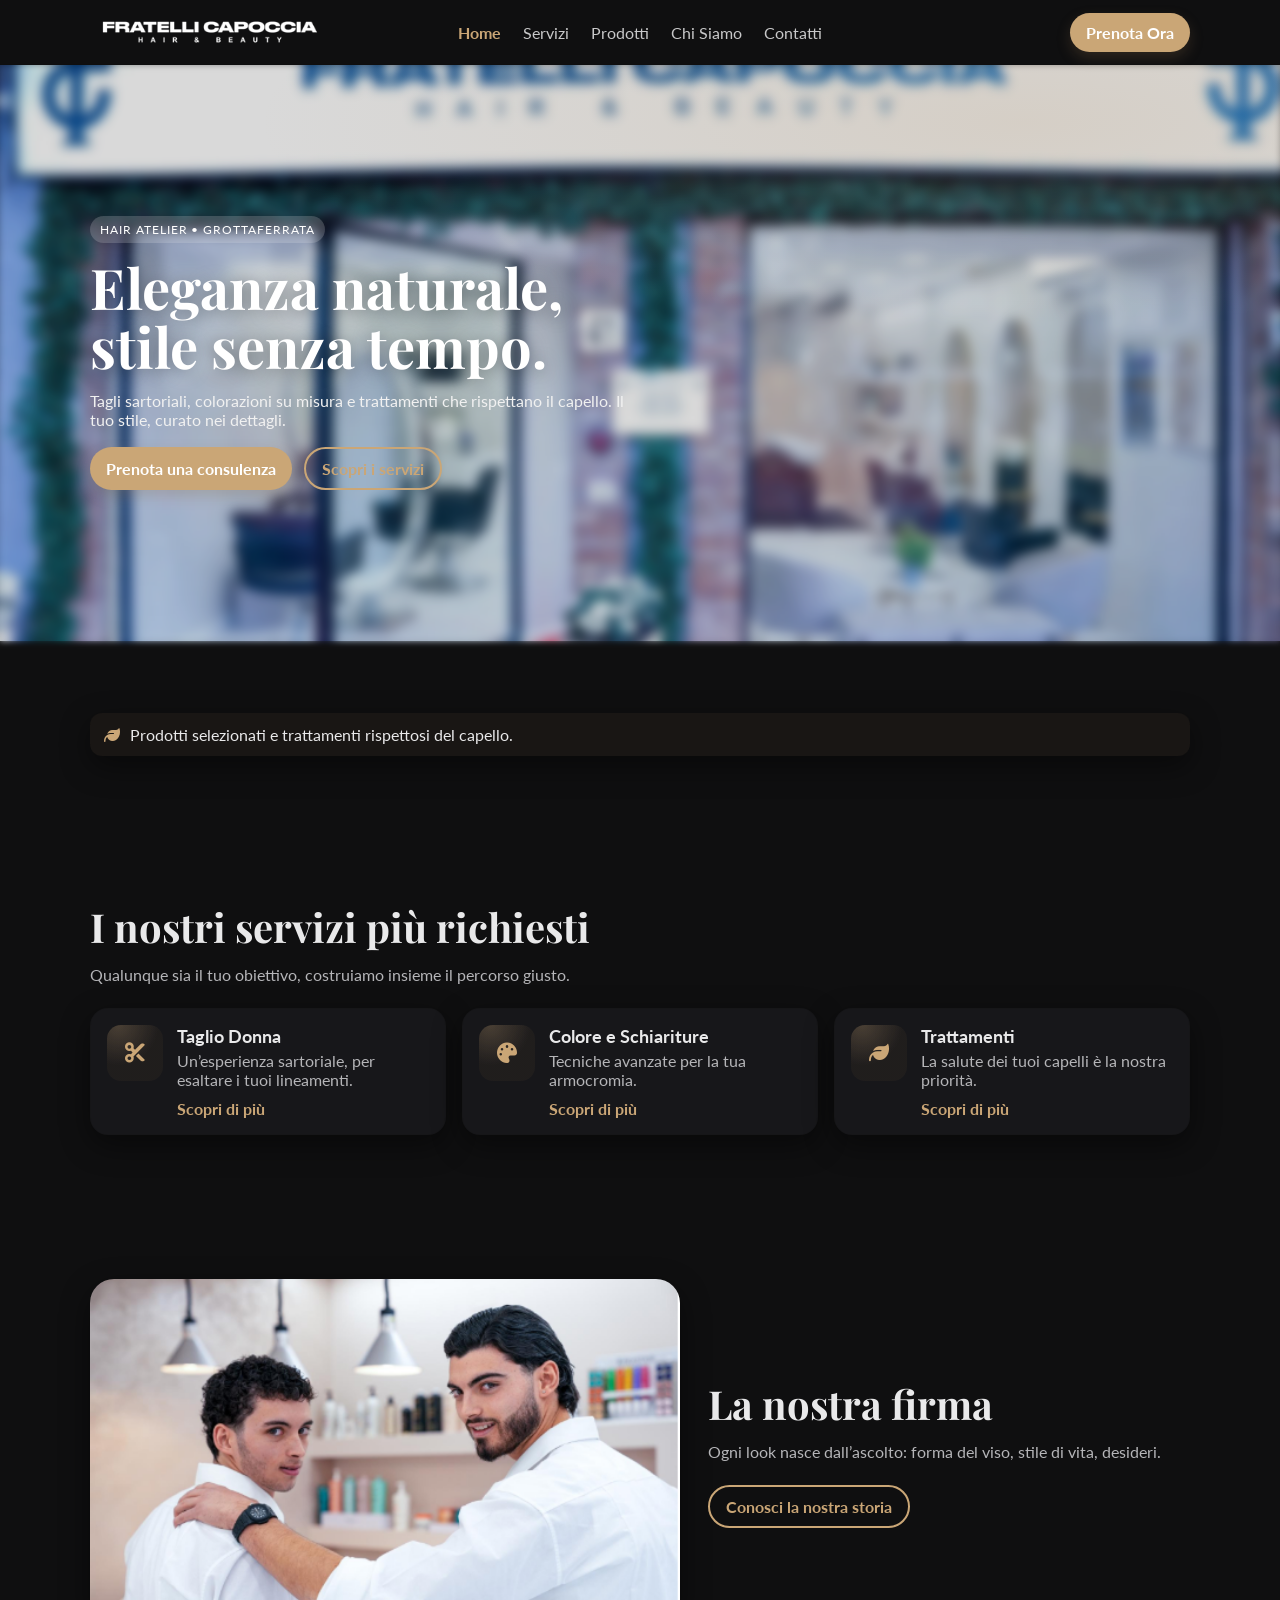
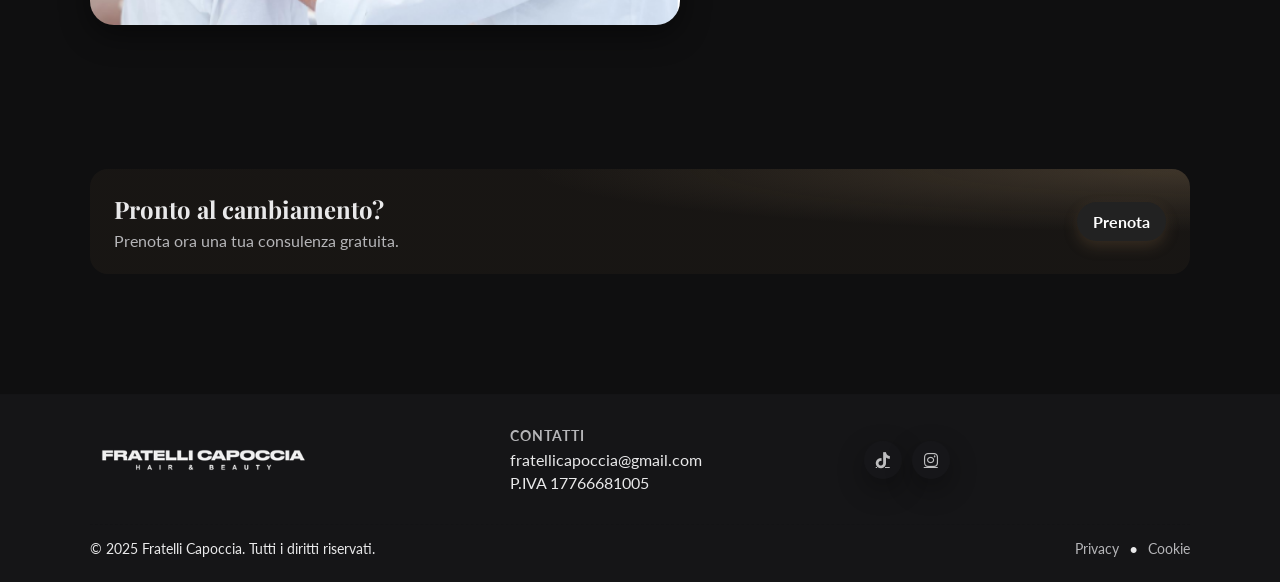
==== index.html @ 87adc42f "primo commit" ====
<!DOCTYPE html>
<html lang="it">
<head>
  <meta charset="UTF-8" />
  <meta name="viewport" content="width=device-width, initial-scale=1" />
  <title>Fratelli Capoccia – Hair Atelier a Roma</title>
  <meta name="description" content="Parrucchieri a Roma: taglio donna/uomo, colore, balayage, trattamenti su misura. Prenota la tua consulenza personalizzata." />
  <meta name="theme-color" content="#8C6D46" />
  <link rel="preconnect" href="https://fonts.googleapis.com" />
  <link rel="preconnect" href="https://fonts.gstatic.com" crossorigin />
  <link href="https://fonts.googleapis.com/css2?family=Lato:wght@400;700&family=Playfair+Display:ital,wght@0,700;1,400&display=swap" rel="stylesheet" />
  <link rel="stylesheet" href="https://cdnjs.cloudflare.com/ajax/libs/font-awesome/6.5.2/css/all.min.css" />
  <link rel="stylesheet" href="style.css" />
</head>
<body data-theme="light">
<div id="preloader">
  <img src="images/logo_fc_wordmark.png" alt="Fratelli Capoccia" class="preloader__logo" />
</div>
  <header class="header" id="header">
    <nav class="nav container" role="navigation" aria-label="Principale">
      <a href="index.html" class="nav__logo" aria-label="Fratelli Capoccia">
  <img
    src="images/logo_fc_wordmark.png"
    srcset="images/logo_fc_wordmark.png 1x, images/logo_fc_wordmark@2x.png 2x"
    alt="Fratelli Capoccia Hair Atelier"
    width="312" height="44"
    decoding="async" fetchpriority="high"
  />
</a>
      <div class="nav__menu" id="nav-menu">
        <ul class="nav__list">
          <li class="nav__item"><a href="index.html" class="nav__link active" aria-current="page">Home</a></li>
          <li class="nav__item"><a href="servizi.html" class="nav__link">Servizi</a></li>
          <li class="nav__item"><a href="prodotti.html" class="nav__link">Prodotti</a></li>
          <li class="nav__item"><a href="chi-siamo.html" class="nav__link">Chi Siamo</a></li>
          <li class="nav__item"><a href="contatti.html" class="nav__link">Contatti</a></li>
        </ul>
      </div>
      <div class="nav__actions">
        <a href="contatti.html" class="button">Prenota Ora</a>
        <button id="theme-toggle" class="nav__icon" aria-label="Attiva tema scuro"><i class="fa-solid fa-moon"></i></button>
        <div class="nav__toggle" id="nav-toggle" aria-label="Apri menu" aria-expanded="false"><i class="fa-solid fa-bars"></i></div>
      </div>
    </nav>
    <div class="nav__overlay" id="nav-overlay" hidden></div>
  </header>

  <main>
    <section class="hero hero--bg" style="--hero-bg: url('images/salone-bg.png')">
      <div class="container hero__inner">
        <div class="hero__content fade-in-element">
          <span class="badge">Hair Atelier • Grottaferrata</span>
          <h1 class="hero__title">Eleganza naturale,<br/>stile senza tempo.</h1>
          <p class="hero__subtitle">Tagli sartoriali, colorazioni su misura e trattamenti che rispettano il capello. Il tuo stile, curato nei dettagli.</p>
          <div class="hero__cta">
            <a href="contatti.html" class="button">Prenota una consulenza</a>
            <a href="servizi.html" class="button button--ghost">Scopri i servizi</a>
          </div>
        </div>
      </div>
    </section>

    <section class="section container">
      <div class="highlight">
        <i class="fa-solid fa-leaf"></i>
        Prodotti selezionati e trattamenti rispettosi del capello.
      </div>
    </section>

    <section class="section container">
      <h2 class="section__title">I nostri servizi più richiesti</h2>
      <p class="section__subtitle">Qualunque sia il tuo obiettivo, costruiamo insieme il percorso giusto.</p>

      
      
      <div class="service__grid">
        <article class="service__card fade-in-element">
          <div class="service__icon"><i class="fa-solid fa-scissors" aria-hidden="true"></i></div>
          <div class="service__content">
            <h3 class="service__title">Taglio Donna</h3>
            <p class="service__text">Un’esperienza sartoriale, per esaltare i tuoi lineamenti.</p>
            <a class="service__link" href="servizi.html#taglio" aria-label="Scopri Taglio Donna">Scopri di più</a>
          </div>
        </article>

        <article class="service__card fade-in-element">
          <div class="service__icon"><i class="fa-solid fa-palette" aria-hidden="true"></i></div>
          <div class="service__content">
            <h3 class="service__title">Colore e Schiariture</h3>
            <p class="service__text">Tecniche avanzate per la tua armocromia.</p>
            <a class="service__link" href="servizi.html#colore" aria-label="Scopri Colore e Schiariture">Scopri di più</a>
          </div>
        </article>

        <article class="service__card fade-in-element">
          <div class="service__icon"><i class="fa-solid fa-leaf" aria-hidden="true"></i></div>
          <div class="service__content">
            <h3 class="service__title">Trattamenti</h3>
            <p class="service__text">La salute dei tuoi capelli è la nostra priorità.</p>
            <a class="service__link" href="servizi.html#trattamenti" aria-label="Scopri Trattamenti">Scopri di più</a>
          </div>
        </article>
      </div>

    </section>

    <section class="section container">
      <div class="duo">
        <div class="duo__image image-frame fade-in-element">
          <img src="images/proprietari-home.png" alt="I fondatori del salone Fratelli Capoccia" loading="lazy"/>
        </div>
        <div class="duo__content fade-in-element">
          <h2 class="section__title">La nostra firma</h2>
          <p class="section__subtitle">Ogni look nasce dall’ascolto: forma del viso, stile di vita, desideri.</p>
          <a href="chi-siamo.html" class="button button--ghost">Conosci la nostra storia</a>
        </div>
      </div>
    </section>

    <section class="section">
      <div class="cta container soft-gradient fade-in-element">
        <div class="cta__text">
          <h2 class="cta__title">Pronto al cambiamento?</h2>
          <p class="cta__subtitle">Prenota ora una tua consulenza gratuita.</p>
        </div>
        <a href="contatti.html" class="button button--dark">Prenota</a>
      </div>
    </section>
  </main>

  <footer class="footer">
  <div class="container footer__top">
    <a href="index.html" class="footer__brand" aria-label="Fratelli Capoccia Home">
      </span>
      <img
        class="footer__wordmark"
        src="images/logo_fc_wordmark.png"
        alt="Fratelli Capoccia • Hair & Beauty"
        width="220" height="32" loading="lazy" decoding="async"
      />
    </a>

    <div class="footer__contacts" aria-labelledby="footer-contatti">
      <h3 id="footer-contatti" class="footer__title">Contatti</h3>
      <ul class="footer__list">
        <li><a href="mailto:fratellicapoccia@gmail.com">fratellicapoccia@gmail.com</a></li>
        <li>P.IVA 17766681005</li>
      </ul>
    </div>

    <div class="footer__social">
  <a href="https://www.tiktok.com/@fratellicapoccia" class="footer__social-link" aria-label="TikTok">
    <i class="fa-brands fa-tiktok"></i>
  </a>
  <a href="https://www.instagram.com/fratellicapocciaparrucchieri/" class="footer__social-link" aria-label="Instagram">
    <i class="fa-brands fa-instagram"></i>
  </a>
</div>
    </div>
  </div>

  <div class="container footer__bottom">
    <p>© 2025 Fratelli Capoccia. Tutti i diritti riservati.</p>
    <nav class="footer__legal" aria-label="Note legali">
      <a href="contatti.html#privacy">Privacy</a>
      <span aria-hidden="true">•</span>
      <a href="contatti.html#cookie">Cookie</a>
    </nav>
  </div>
</footer>

  <button id="scroll-up" class="scrollup" aria-label="Torna su"><i class="fa-solid fa-arrow-up"></i></button>
  <script src="script.js" defer></script>
</body>
</html>
---- style.css ----
/* ========= Reset & Variabili ========= */
:root{
  --bg:#0f0f10;
  --text:#e9e9ea;
  --muted:#b5b5b8;
  --brand:#caa676;
  --brand-2:#9a7c54;
  --surface:#151517;
  --card:#17171a;
  --shadow:0 10px 30px rgba(0,0,0,.45);
  --radius:.75rem;
  --radius-lg:1rem;
  --transition:.25s ease;
}

*{box-sizing:border-box}
html,body{height:100%;scroll-behavior:smooth}
body{
  margin:0;
  font-family:"Lato",system-ui,-apple-system,Segoe UI,Roboto,Arial,sans-serif;
  background:var(--bg); color:var(--text);
}

/* ========= Layout ========= */
.container{width:min(1100px,92%);margin-inline:auto}
.section{padding:72px 0}
.section__title{
  font-family:"Playfair Display",serif;
  font-size:clamp(28px,4vw,40px);
  margin:0 0 12px
}
.section__subtitle{color:var(--muted);margin:0 0 24px}
.section__head{display:grid;gap:6px;margin-bottom:8px}

/* ========= Header & Nav ========= */
.header{
  position:sticky;top:0;z-index:1000;background:var(--bg);
  border-bottom:1px solid rgba(0,0,0,.05);
  box-shadow:0 0 0 rgba(0,0,0,0);
  transition:box-shadow var(--transition),background var(--transition),border-color var(--transition)
}
.header.scrolled{box-shadow:var(--shadow);border-color:transparent}
.nav{display:flex;align-items:center;justify-content:space-between;height:64px}
.nav__logo{font-weight:700;color:var(--text);text-decoration:none}
.nav__menu{
  position:fixed;inset:0 0 auto auto;top:64px;right:-100%;
  width:75%;height:calc(100vh - 64px);background:var(--bg);padding:24px;
  transition:right var(--transition)
}
.nav__menu.show{right:0}
.nav__list{list-style:none;padding:0;margin:0;display:grid;gap:12px}
.nav__link{text-decoration:none;color:var(--text);opacity:.85;transition:opacity var(--transition)}
.nav__link:hover{opacity:1}
.nav__link.active{color:var(--brand);font-weight:700;opacity:1}
.nav__actions{display:flex;align-items:center;gap:12px}
.nav__toggle,.nav__icon{background:transparent;border:0;font-size:20px;cursor:pointer;color:var(--text)}
@media (min-width:900px){
  .nav__menu{position:static;width:auto;height:auto;padding:0;right:0;top:auto;background:transparent}
  .nav__list{display:flex;gap:20px;align-items:center}
  .nav__toggle{display:none}
}

/* ========= Buttons ========= */
.button{
  display:inline-flex;align-items:center;justify-content:center;
  padding:10px 16px;border-radius:999px;background:var(--brand);color:#fff;
  text-decoration:none;font-weight:700;
  transition:transform var(--transition),box-shadow var(--transition),background var(--transition);
  box-shadow:0 6px 14px rgba(140,109,70,.25)
}
.button:hover{transform:translateY(-1px);box-shadow:0 10px 22px rgba(140,109,70,.35)}
.button--ghost{background:transparent;color:var(--brand);border:2px solid var(--brand);box-shadow:none}
.button--dark{background:#222}

/* ========= HERO con background ========= */
.hero.hero--bg{
  position:relative;min-height:clamp(56vh,64vh,68vh);
  display:grid;align-items:center;color:#fff;
  background:linear-gradient(180deg,rgba(0,0,0,.45),rgba(0,0,0,.25)),
             var(--hero-bg, url('images/salone-bg.png')) center/cover no-repeat;
}
.hero--small{min-height:clamp(40vh,46vh,52vh)}
.hero.hero--bg::after{
  content:"";position:absolute;inset:0;
  background:radial-gradient(120% 70% at 80% 10%, rgba(198,165,122,.20), transparent 50%);
  pointer-events:none
}
.hero__inner{position:relative;z-index:1}
.badge{
  display:inline-flex;align-items:center;gap:8px;font-size:12px;letter-spacing:.08em;text-transform:uppercase;
  color:#fff;background:rgba(255,255,255,.18);padding:6px 10px;border-radius:999px;backdrop-filter:blur(2px)
}
.hero__title{
  font-family:"Playfair Display",serif;
  font-size:clamp(30px,5vw,56px);
  line-height:1.06;margin:14px 0 8px;text-shadow:0 2px 18px rgba(0,0,0,.4)
}
.hero__subtitle{color:#f1f1f1;max-width:60ch;margin-bottom:18px}
.hero__cta{display:flex;gap:12px;flex-wrap:wrap;margin-top:8px}
.kpi{display:flex;gap:20px;padding:0;margin:18px 0 0;list-style:none;color:#eaeaea;flex-wrap:wrap}
.kpi strong{color:#fff}

/* ========= Highlight ========= */
.highlight{
  display:grid;grid-auto-flow:column;align-items:center;justify-content:start;gap:10px;
  padding:12px 14px;border-radius:12px;background:rgba(140,109,70,.08);color:var(--text);box-shadow:var(--shadow)
}
.highlight i{color:var(--brand)}

/* ========= SERVIZI – sezione nella home ========= */
.service__grid{display:grid;gap:16px;grid-template-columns:repeat(auto-fit,minmax(260px,1fr))}
.service__card{
  display:grid;grid-template-columns:56px 1fr;gap:14px;background:var(--card);border-radius:18px;padding:16px;
  box-shadow:var(--shadow);border:1px solid rgba(0,0,0,.06);
  transition:transform var(--transition),box-shadow var(--transition),background var(--transition)
}
[data-theme="dark"] .service__card{border-color:rgba(255,255,255,.06)}
.service__card:hover{transform:translateY(-4px);box-shadow:0 16px 28px rgba(0,0,0,.12)}
.service__icon{
  width:56px;height:56px;border-radius:14px;display:grid;place-items:center;
  background:radial-gradient(120% 120% at 20% 0%, rgba(198,165,122,.25), transparent 60%),
             linear-gradient(0deg, rgba(140,109,70,.08), rgba(140,109,70,.08));
  color:var(--brand);font-size:20px
}
.service__title{margin:0 0 4px;font-size:18px}
.service__text{margin:0 0 10px;color:var(--muted)}
.service__link,.service__link:visited{color:var(--brand);text-decoration:none;font-weight:700}
.service__link:hover{text-decoration:underline}

/* ========= Sezioni immagine+testo (duo) ========= */
.duo{display:grid;gap:28px;align-items:center}
@media (min-width:900px){.duo{grid-template-columns:1.1fr .9fr}}
.image-frame{border-radius:24px;overflow:hidden;box-shadow:var(--shadow);background:var(--surface)}
.image-frame img{width:100%;height:auto;display:block}

/* ========= Contact ========= */
.contact-page__container{display:grid;gap:28px;align-items:start}
@media (min-width:900px){.contact-page__container{grid-template-columns:1fr 1fr}}
.map-container{margin-top:28px}
.review__card{background:var(--card);border-radius:var(--radius);padding:18px;box-shadow:var(--shadow)}
.review__stars{color:#e0b100;margin-bottom:8px}
.review__author{color:var(--muted)}

/* ========= CTA ========= */
.soft-gradient{
  background:radial-gradient(120% 120% at 100% 0%, rgba(198,165,122,.22), transparent 50%),
             linear-gradient(0deg, rgba(140,109,70,.08), rgba(140,109,70,.08));
  border-radius:18px;padding:24px
}
.cta{display:flex;align-items:center;justify-content:space-between;gap:16px}
.cta__title{font-family:"Playfair Display",serif;margin:0 0 6px}
.cta__subtitle{margin:0;color:var(--muted)}
@media (max-width:680px){.cta{flex-direction:column;align-items:start}}

/* ========= PAGINA SERVIZI (servizi.html) ========= */
.svc__filters{display:flex;gap:10px;overflow-x:auto;padding-bottom:6px;margin:0 0 16px}
.svc__filters .chip{white-space:nowrap}
.chip{
  border:1px solid currentColor;color:var(--text);
  padding:8px 14px;border-radius:999px;background:transparent;cursor:pointer;
  transition:background var(--transition),color var(--transition),border-color var(--transition)
}
.chip:hover{background:var(--surface)}
.chip.is-active{background:var(--brand);color:#fff;border-color:var(--brand)}
.svc__list{
  display:grid;grid-auto-flow:column;grid-auto-columns:86%;
  gap:14px;overflow-x:auto;scroll-snap-type:x mandatory;
  padding:4px 2px 8px;-webkit-overflow-scrolling:touch
}
.svc__list::-webkit-scrollbar{height:8px}
.svc__list::-webkit-scrollbar-thumb{background:rgba(0,0,0,.12);border-radius:8px}
@media (min-width:860px){
  .svc__list{overflow:visible;grid-auto-flow:initial;grid-auto-columns:initial;grid-template-columns:repeat(3,minmax(0,1fr));gap:18px}
}
.svc-card{
  scroll-snap-align:start;background:var(--card);border-radius:18px;padding:16px;box-shadow:var(--shadow);
  display:grid;grid-template-columns:56px 1fr;gap:14px;border:1px solid rgba(0,0,0,.06);
  transition:transform var(--transition), box-shadow var(--transition), background var(--transition)
}
[data-theme="dark"] .svc-card{border-color:rgba(255,255,255,.06)}
.svc-card:hover{transform:translateY(-3px);box-shadow:0 14px 30px rgba(0,0,0,.12)}
.svc-card__icon{
  width:56px;height:56px;border-radius:14px;display:grid;place-items:center;
  background:radial-gradient(120% 120% at 20% 0%, rgba(198,165,122,.25), transparent 60%),linear-gradient(0deg, rgba(140,109,70,.08), rgba(140,109,70,.08));
  color:var(--brand);font-size:20px
}
.svc-card__title{margin:0 0 4px;font-size:18px}
.svc-card__text{margin:0 0 12px;color:var(--muted)}
.svc-acc{
  display:flex;
  align-items:center;
  gap:8px;
  width:100%;
  padding:10px 14px;
  border-radius:12px;
  font:inherit;
  font-weight:700;
  letter-spacing:.02em;
  color:var(--text);
  background: rgba(198,165,122,.05);
  border:1px solid rgba(198,165,122,.18);
  cursor:pointer;
  transition:
    background var(--transition),
    border-color var(--transition),
    transform var(--transition),
    box-shadow var(--transition);
  margin-top:4px;
}
[data-theme="dark"] .svc-acc{
  background: rgba(198,165,122,.06);
  border-color: rgba(198,165,122,.22);
}
.svc-acc:hover{
  background: rgba(198,165,122,.10);
  border-color: rgba(198,165,122,.26);
  transform: translateY(-1px);
  box-shadow: 0 2px 6px rgba(0,0,0,.10);
}
.svc-acc::after{
  content:"\f078";
  font-family:"Font Awesome 6 Free";
  font-weight:900;
  line-height:1;
  transition: transform .25s ease;
}
.svc-acc[aria-expanded="true"]::after{
  transform: rotate(180deg);
}
.svc-acc__content{
  max-height:0;
  overflow:hidden;
  opacity:0;
  padding:0;
  margin-top:0;
  border-top:1px dashed rgba(198,165,122,.18);
  transition:
    max-height .35s ease,
    opacity .25s ease,
    padding .25s ease,
    margin .25s ease,
    border-color .25s ease;
}
.svc-acc__content.open{
  max-height:260px;
  opacity:1;
  padding-top:10px;
  margin-top:6px;
  border-color: rgba(198,165,122,.26);
}
.svc-acc__content p{
  margin:0 0 6px;
  line-height:1.55;
}
@media (max-width: 680px){
  .svc-acc{
    padding:10px 14px;
    border-radius:12px;
  }
  .svc-acc__content.open{
    padding-top:8px;
    margin-top:4px;
  }
}
.svc-acc__content ul{margin:0 0 8px;padding-left:18px;color:var(--muted);line-height:1.5}
.svc-link,.svc-link:visited{color:var(--brand);font-weight:700;text-decoration:none}
.svc-link:hover{text-decoration:underline}

/* ========= PAGINA LISTINO PREZZI ========= */
.price__filters{display:flex;flex-wrap:wrap;gap:10px;margin:8px 0 20px}
.price__grid{display:grid;gap:18px;grid-template-columns:repeat(auto-fill,minmax(280px,1fr))}
.price__card{
  background:var(--card);border-radius:18px;box-shadow:var(--shadow);padding:16px;display:grid;gap:12px;
  border:1px solid rgba(0,0,0,.06);transition:transform var(--transition), box-shadow var(--transition), background var(--transition)
}
[data-theme="dark"] .price__card{border-color:rgba(255,255,255,.06)}
.price__card:hover{transform:translateY(-3px);box-shadow:0 14px 30px rgba(0,0,0,.12)}
.price__header{display:flex;align-items:center;justify-content:space-between;gap:12px}
.price__title{margin:0;display:flex;align-items:center;gap:8px;font-size:18px}
.price__value{
  background:linear-gradient(135deg,var(--brand),var(--brand-2));color:#fff;padding:6px 10px;border-radius:8px;
  font-weight:700;font-size:14px;white-space:nowrap
}
.price__accordion{
  width:100%;text-align:left;background:var(--surface);border:1px solid rgba(0,0,0,.08);border-radius:10px;
  padding:10px 12px;cursor:pointer;font-weight:700;color:var(--text);
  transition:background var(--transition), border-color var(--transition)
}
.price__accordion:hover{background:rgba(0,0,0,.05)}
[data-theme="dark"] .price__accordion{border-color:rgba(255,255,255,.1)}
[data-theme="dark"] .price__accordion:hover{background:rgba(255,255,255,.06)}
.price__content{max-height:0;overflow:hidden;transition:max-height .35s ease,padding .25s ease}
.price__content.open{max-height:400px;padding-top:6px}
.price__list{margin:6px 0 0 0;padding-left:18px;color:var(--muted);line-height:1.55}
.price__note{
  margin-top:18px;padding:14px 16px;border-radius:18px;
  background:linear-gradient(0deg,rgba(140,109,70,.08),rgba(140,109,70,.08));
  color:var(--text);display:flex;align-items:center;gap:12px;flex-wrap:wrap
}

/* ========= Footer ========= */
.footer{background:var(--surface);margin-top:40px}
.footer__copy{display:flex;align-items:center;justify-content:space-between;gap:16px;padding:20px 0}
.footer__social{display:flex;gap:12px}
.footer__social-link{color:var(--text);opacity:.8}
.footer__social-link:hover{opacity:1}

/* ========= Utilities ========= */
.fade-in-element{opacity:0;transform:translateY(12px)}
.fade-in-element.is-visible{opacity:1;transform:translateY(0);transition:opacity .6s ease, transform .6s ease}
.scrollup{
  position:fixed;right:16px;bottom:16px;width:42px;height:42px;border-radius:999px;
  background:var(--brand);color:#fff;border:0;box-shadow:0 10px 20px rgba(140,109,70,.35);
  display:grid;place-items:center;cursor:pointer;opacity:0;visibility:hidden;transform:translateY(20px);
  transition:opacity var(--transition), transform var(--transition), visibility var(--transition), background var(--transition)
}
.scrollup.show{opacity:1;visibility:visible;transform:translateY(0)}

/* Mobile menu overlay & body lock */
.nav__overlay{
  position: fixed;
  inset: 64px 0 0 0;
  background: rgba(0,0,0,.35);
  opacity: 0;
  visibility: hidden;
  transition: opacity var(--transition), visibility var(--transition);
  z-index: 900;
}
.nav__overlay.show{ opacity:1; visibility: visible; }
body.menu-open{ overflow: hidden; }

/* Anchor offset for sticky header */
html{ scroll-padding-top: 80px; }

/* Reduced motion support */
@media (prefers-reduced-motion: reduce){
  *{ animation-duration: 0.001ms !important; animation-iteration-count: 1 !important; transition-duration: 0.001ms !important; scroll-behavior: auto !important; }
  .fade-in-element, .fade-in-element.is-visible{ opacity: 1 !important; transform: none !important; }
}

/* Logo header – versione compatta */
.header .nav__logo {
  display: inline-flex;
  align-items: center;
  line-height: 1;
  padding: 0;
}
.header .nav__logo img {
  display: block;
  height: 36px;
  width: auto;
  object-fit: contain;
  image-rendering: crisp-edges;
  -webkit-user-drag: none;
  filter: brightness(1.03) contrast(1.08);
  transition: filter 0.3s ease;
}
.header .nav__logo img:hover { filter: brightness(1.1) contrast(1.12); }
@media (min-width: 900px) { .header .nav__logo img { height: 40px; } }
[data-theme="dark"] .header .nav__logo img { filter: brightness(1.06) contrast(1.12); }

/* Centratura del menu desktop */
@media (min-width: 900px){
  .nav{ position: relative; }
  .nav__menu{
    position: absolute;
    left: 50%;
    top: 50%;
    transform: translate(-50%,-50%);
    margin: 0;
    padding: 0;
    width: max-content;
    pointer-events: auto;
  }
  .nav__logo{ position: relative; z-index: 2; }
  .nav__actions{ position: relative; z-index: 2; }
  .nav__list{ display: flex; align-items: center; gap: 22px; }
}
@media (max-width: 899.98px){
  .nav__menu{ position: static; transform: none; width: 100%; }
}

/* Header responsive fix */
@media (min-width: 1200px){
  .nav{ position: relative; }
  .nav__menu{
    position: absolute;
    left: 50%;
    top: 50%;
    transform: translate(-50%,-50%);
    width: max-content;
    margin: 0;
    padding: 0;
  }
  .nav__logo,
  .nav__actions{ position: relative; z-index: 2; }
  .nav__list{ display:flex; align-items:center; gap: 22px; }
}
@media (max-width: 1199.98px){
  .nav__menu{
    position: static;
    transform: none;
    width: 100%;
  }
  .header{ padding: 0.6rem 4%; }
  .nav__logo img{
    height: clamp(26px, 4.2vw, 36px);
  }
  .nav__list{
    display: flex;
    align-items: center;
    justify-content: center;
    gap: clamp(10px, 1.6vw, 16px);
    font-size: 0.95rem;
  }
  .nav__actions .button{
    padding: .55rem .9rem;
    font-size: .9rem;
  }
}
@media (max-width: 899.98px){
  .nav__menu{ position: static; transform: none; width: 100%; }
  .nav__logo img{ height: 30px; }
}

/* full-bleed hero */
.hero.hero--bg { position: relative; isolation: isolate; }
.hero.hero--bg::before{
  content:"";
  position:absolute;
  inset:0;
  left:50%;
  width:100vw;
  transform:translateX(-50%);
  background: var(--hero-bg) center / cover no-repeat;
  filter: blur(3px) saturate(0.95) brightness(0.85);
  z-index:-1;
}

@media (min-width: 1200px){
  .nav{ position:relative; }
  .nav__menu{
    position:absolute; left:50%; top:50%;
    transform:translate(-50%,-50%);
    width:max-content; margin:0; padding:0;
  }
  .nav__logo, .nav__actions{ position:relative; z-index:2; }
  .nav__list{ display:flex; gap:22px; align-items:center; }
}
@media (max-width:1199.98px){
  .nav__menu{ position:static; transform:none; width:100%; }
  .header{ padding: 10px 4%; }
  .nav__logo img{ height: clamp(26px, 4.2vw, 36px); }
  .nav__list{ gap: clamp(10px, 1.6vw, 16px); font-size: .95rem; }
  .nav__actions .button{ padding:.55rem .9rem; font-size:.9rem; }
}
@media (max-width:899.98px){
  .nav__menu{ position:static; transform:none; width:100%; }
  .nav__logo img{ height: 30px; }
}
@media (max-width:767.98px){
  .hero{ min-height: 68vh; padding: 84px 0 28px; }
  .hero__title{ font-size: clamp(28px, 7vw, 40px); line-height: 1.12; }
  .hero__subtitle{ font-size: clamp(14px, 3.8vw, 16px); }
  .hero__cta{ display:flex; flex-wrap:wrap; gap:12px; }
}

/* Desktop largo */
@media (min-width: 1200px){
  .nav{ position:relative; }
  .nav__menu{
    position:absolute; left:50%; top:50%;
    transform:translate(-50%,-50%);
    width:max-content; margin:0; padding:0;
  }
  .nav__logo, .nav__actions{ position:relative; z-index:2; }
  .nav__list{ display:flex; gap:22px; align-items:center; }
}

/* Tablet & Mobile */
@media (max-width: 1199.98px){
  #nav-menu{
    position: static;
    transform: none;
    width: 100%;
    background: transparent !important;
    box-shadow: none !important;
  }
  #nav-overlay,
  .nav__overlay{
    display: none !important;
    opacity: 0 !important;
    pointer-events: none !important;
  }
  .header{ padding: 10px 4%; }
  .nav__logo img{ height: clamp(26px, 4.2vw, 32px); }
  .nav__list{
    display: flex;
    align-items: center;
    justify-content: center;
    gap: clamp(10px, 1.6vw, 16px);
    font-size: .95rem;
  }
  .nav__actions .button{ padding:.55rem .9rem; font-size:.9rem; }
}

/* Mobile stretto */
@media (max-width: 899.98px){
  .nav__logo img{ height: 28px; }
}

/* Logo responsive */
.nav__logo img {
  height: auto;
  max-height: 48px;
  width: auto;
  max-width: 240px;
  object-fit: contain;
}
@media (max-width: 1199.98px) {
  .nav__logo img {
    max-height: clamp(38px, 5vw, 44px);
    max-width: clamp(180px, 26vw, 220px);
  }
}
@media (max-width: 991.98px) {
  .nav__logo img {
    max-height: clamp(34px, 6vw, 42px);
    max-width: clamp(160px, 40vw, 200px);
  }
}
@media (max-width: 599.98px) {
  .nav__logo img {
    max-height: clamp(36px, 8vw, 44px);
    max-width: clamp(160px, 55vw, 210px);
  }
}
.nav__logo img { min-width: 150px; }

/* Mobile menu (<900px) */
@media (max-width: 899.98px){
  .nav__menu{
    position: fixed !important;
    top: 64px !important;
    right: -100% !important;
    left: auto !important;
    width: 75% !important;
    height: calc(100vh - 64px) !important;
    padding: 24px !important;
    background: var(--bg) !important;
    box-shadow: var(--shadow) !important;
    transition: right var(--transition) !important;
    z-index: 1000 !important;
  }
  .nav__menu.show{ right: 0 !important; }
  .nav__overlay{
    display:block !important;
    opacity:0;
    visibility:hidden;
    transition: opacity var(--transition), visibility var(--transition);
  }
  .nav__overlay.show{
    opacity:1 !important;
    visibility:visible !important;
  }
  body.menu-open{ overflow: hidden !important; }
}

/* Mobile menu – leggibile e tappabile */
@media (max-width: 899.98px){
  .nav__menu{
    padding: 20px 16px !important;
    box-shadow: var(--shadow) !important;
    background: var(--bg) !important;
  }
  .nav__menu .nav__list{
    display: flex !important;
    flex-direction: column !important;
    align-items: stretch !important;
    gap: 8px !important;
    padding: 4px !important;
    margin: 0 !important;
    list-style: none;
  }
  .nav__menu .nav__link{
    display: block;
    padding: 14px 14px;
    min-height: 44px;
    line-height: 1.2;
    font-size: 18px;
    font-weight: 800;
    letter-spacing: .2px;
    color: var(--text);
    opacity: 1 !important;
    text-decoration: none;
    border-radius: 12px;
    background: transparent;
    transition: background var(--transition), color var(--transition), transform var(--transition);
  }
  .nav__menu .nav__link.active{
    color: var(--brand);
    background: rgba(198,165,122,.18);
  }
  [data-theme="dark"] .nav__menu .nav__link.active{
    background: rgba(198,165,122,.22);
  }
  .nav__menu .nav__link:hover{
    background: var(--surface);
    transform: translateX(2px);
  }
  .nav__menu .nav__link:focus-visible{
    outline: 2px solid var(--brand);
    outline-offset: 2px;
    background: var(--surface);
  }
  .nav__menu .nav__list li + li .nav__link{
    box-shadow: 0 -1px 0 0 rgba(0,0,0,.06) inset;
  }
  [data-theme="dark"] .nav__menu .nav__list li + li .nav__link{
    box-shadow: 0 -1px 0 0 rgba(255,255,255,.06) inset;
  }
}

/* Fix menu mobile (<900px) */
@media (max-width: 899.98px){
  #nav-menu{
    position: fixed !important;
    top: 64px !important;
    right: -100% !important;
    left: auto !important;
    width: 85% !important;
    height: calc(100vh - 64px) !important;
    padding: 20px 16px !important;
    background: var(--bg) !important;
    box-shadow: var(--shadow) !important;
    transition: right var(--transition) !important;
    z-index: 1002 !important;
  }
  #nav-menu.show{ right: 0 !important; }
  #nav-overlay{
    display: block !important;
    position: fixed !important;
    inset: 64px 0 0 0 !important;
    background: rgba(0,0,0,.45) !important;
    opacity: 0; visibility: hidden;
    transition: opacity var(--transition), visibility var(--transition);
    z-index: 1001 !important;
  }
  #nav-overlay.show{
    opacity: 1 !important;
    visibility: visible !important;
  }
  #nav-menu .nav__list{
    display: flex !important;
    flex-direction: column !important;
    align-items: stretch !important;
    gap: 8px !important;
    margin: 0 !important;
    padding: 4px !important;
    list-style: none;
  }
  #nav-menu .nav__link{
    display: block !important;
    padding: 14px 14px !important;
    min-height: 44px !important;
    font-size: 18px !important;
    font-weight: 800 !important;
    line-height: 1.2 !important;
    color: var(--text) !important;
    opacity: 1 !important;
    text-decoration: none !important;
    border-radius: 12px !important;
    background: transparent !important;
    transition: background var(--transition), color var(--transition), transform var(--transition);
  }
  #nav-menu .nav__link.active{
    color: var(--brand) !important;
    background: rgba(198,165,122,.18) !important;
  }
  [data-theme="dark"] #nav-menu .nav__link.active{
    background: rgba(198,165,122,.22) !important;
  }
  #nav-menu .nav__link:hover{
    background: var(--surface) !important;
    transform: translateX(2px);
  }
  #nav-menu .nav__link:focus-visible{
    outline: 2px solid var(--brand);
    outline-offset: 2px;
    background: var(--surface);
  }
  #nav-menu .nav__list li + li .nav__link{
    box-shadow: 0 -1px 0 0 rgba(0,0,0,.06) inset;
  }
  [data-theme="dark"] #nav-menu .nav__list li + li .nav__link{
    box-shadow: 0 -1px 0 0 rgba(255,255,255,.06) inset;
  }
  body.menu-open{ overflow: hidden !important; }
}

/* Footer – versione professionale con logo */
.footer {
  background: var(--surface);
  margin-top: 48px;
  border-top: 1px solid rgba(0,0,0,.06);
}
[data-theme="dark"] .footer {
  border-color: rgba(255,255,255,.06);
}
.footer__top {
  display: grid;
  gap: 28px;
  padding: 32px 0;
}
@media (min-width: 860px) {
  .footer__top {
    grid-template-columns: 1.2fr 1fr 1fr;
    align-items: center;
  }
}
.footer__brand {
  display: inline-flex;
  align-items: center;
  gap: 14px;
  text-decoration: none;
}
.footer__mark img {
  display: block;
  width: 48px;
  height: 48px;
  object-fit: contain;
  image-rendering: crisp-edges;
  filter: brightness(1.05) contrast(1.1);
  transition: filter var(--transition);
}
.footer__brand:hover .footer__mark img {
  filter: brightness(1.15) contrast(1.15);
}
.footer__wordmark {
  height: 32px;
  width: auto;
  display: block;
  object-fit: contain;
}
@media (max-width: 480px) {
  .footer__wordmark { height: 28px; }
}
.footer__title {
  margin: 0 0 6px;
  font-size: 14px;
  text-transform: uppercase;
  letter-spacing: .08em;
  color: var(--muted);
}
.footer__list {
  margin: 0;
  padding: 0;
  list-style: none;
  display: grid;
  gap: 4px;
}
.footer__list a {
  color: var(--text);
  text-decoration: none;
}
.footer__list a:hover {
  text-decoration: underline;
}
.footer__socialwrap { display: grid; gap: 8px; justify-content: start; }
.footer__social { display: flex; gap: 10px; }
.footer__social-link {
  width: 38px; height: 38px; border-radius: 999px;
  display: grid; place-items: center;
  background: var(--card); color: var(--text);
  box-shadow: var(--shadow);
  transition: transform var(--transition), box-shadow var(--transition);
}
.footer__social-link:hover {
  transform: translateY(-2px);
  box-shadow: 0 10px 24px rgba(0,0,0,.18);
}
.footer__bottom {
  display: flex;
  align-items: center;
  justify-content: space-between;
  gap: 12px;
  padding: 14px 0 24px;
  border-top: 1px dashed rgba(0,0,0,.08);
}
[data-theme="dark"] .footer__bottom {
  border-color: rgba(255,255,255,.08);
}
.footer__bottom p { margin: 0; font-size: .9rem; }
.footer__legal {
  display: inline-flex;
  gap: 10px;
  align-items: center;
}
.footer__legal a {
  color: var(--muted);
  text-decoration: none;
  font-size: .9rem;
}
.footer__legal a:hover { text-decoration: underline; }

/* Fix: "Prenota Ora" su una riga nel header */
.nav__actions .button{ white-space: nowrap; }

/* Rimozione icona tema */
#theme-toggle{ display: none !important; }

/* PRELOADER */
#preloader {
  position: fixed;
  inset: 0;
  background: #000;
  display: grid;
  place-items: center;
  z-index: 3000;
  transition: transform 0.8s ease, opacity 0.8s ease;
  transform: translateY(0);
  opacity: 1;
}
.preloader__logo {
  width: clamp(180px, 40vw, 320px);
  height: auto;
  object-fit: contain;
  filter: brightness(1.1) contrast(1.1);
}
#preloader.hidden {
  transform: translateY(-100%);
  opacity: 0;
  pointer-events: none;
}

/* Servizi */
.servizi-note{
  text-align:center;
  margin:24px 0 12px;
  display:block;
  width:100%;
}
.button__wrapper {
  display: flex;
  justify-content: center;
  margin-top: 20px;
}
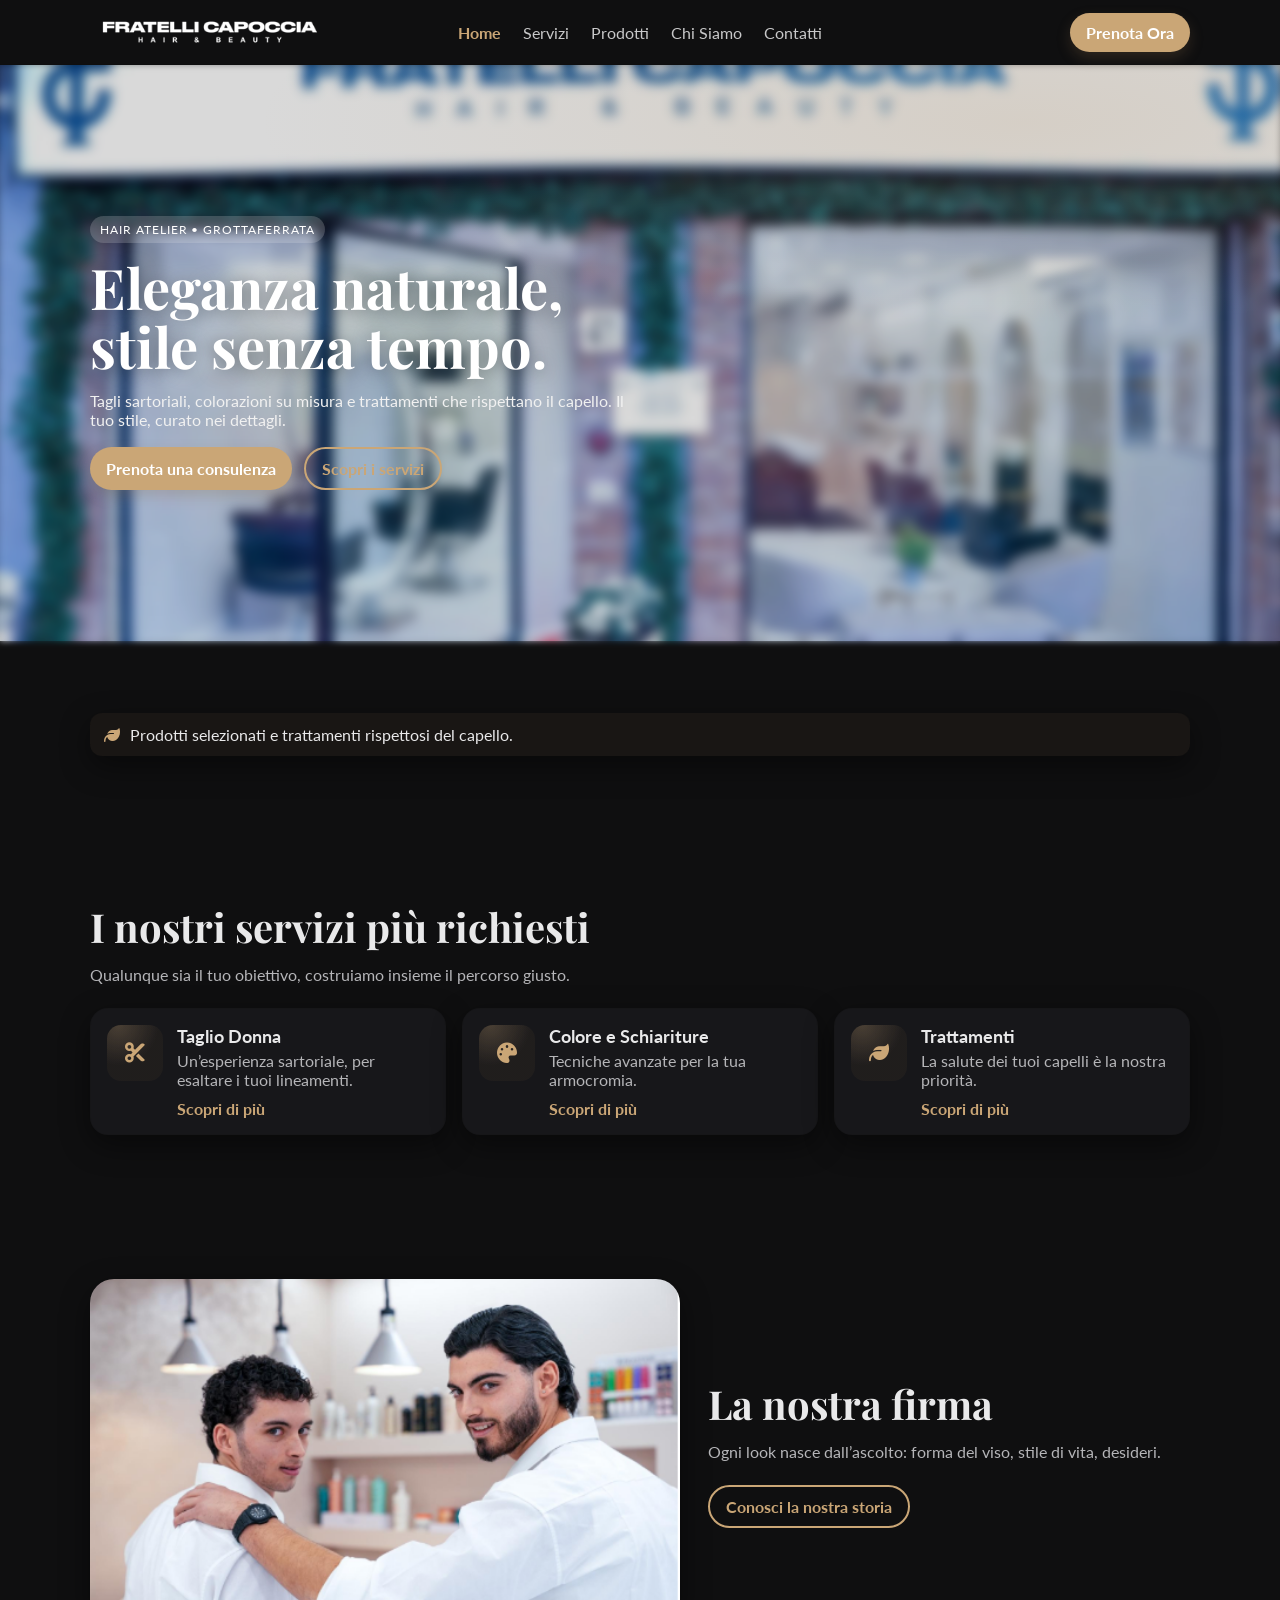
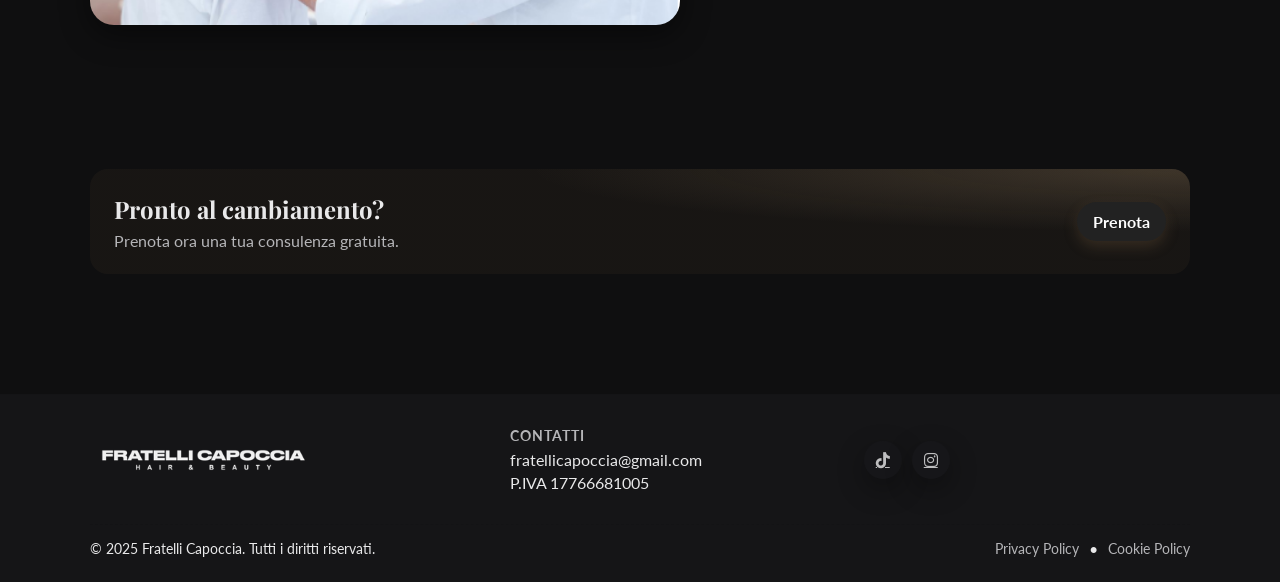
==== commit fe25a453: "privacy e cookie" ====
--- a/index.html
+++ b/index.html
@@ -162,9 +162,9 @@
   <div class="container footer__bottom">
     <p>© 2025 Fratelli Capoccia. Tutti i diritti riservati.</p>
     <nav class="footer__legal" aria-label="Note legali">
-      <a href="contatti.html#privacy">Privacy</a>
+      <a href="https://www.iubenda.com/privacy-policy/54217366" class="iubenda-black iubenda-noiframe iubenda-embed iubenda-noiframe " title="Privacy Policy ">Privacy Policy</a><script type="text/javascript">(function (w,d) {var loader = function () {var s = d.createElement("script"), tag = d.getElementsByTagName("script")[0]; s.src="https://cdn.iubenda.com/iubenda.js"; tag.parentNode.insertBefore(s,tag);}; if(w.addEventListener){w.addEventListener("load", loader, false);}else if(w.attachEvent){w.attachEvent("onload", loader);}else{w.onload = loader;}})(window, document);</script>
       <span aria-hidden="true">•</span>
-      <a href="contatti.html#cookie">Cookie</a>
+      <a href="https://www.iubenda.com/privacy-policy/54217366/cookie-policy" class="iubenda-black iubenda-noiframe iubenda-embed iubenda-noiframe " title="Cookie Policy ">Cookie Policy</a><script type="text/javascript">(function (w,d) {var loader = function () {var s = d.createElement("script"), tag = d.getElementsByTagName("script")[0]; s.src="https://cdn.iubenda.com/iubenda.js"; tag.parentNode.insertBefore(s,tag);}; if(w.addEventListener){w.addEventListener("load", loader, false);}else if(w.attachEvent){w.attachEvent("onload", loader);}else{w.onload = loader;}})(window, document);</script>
     </nav>
   </div>
 </footer>
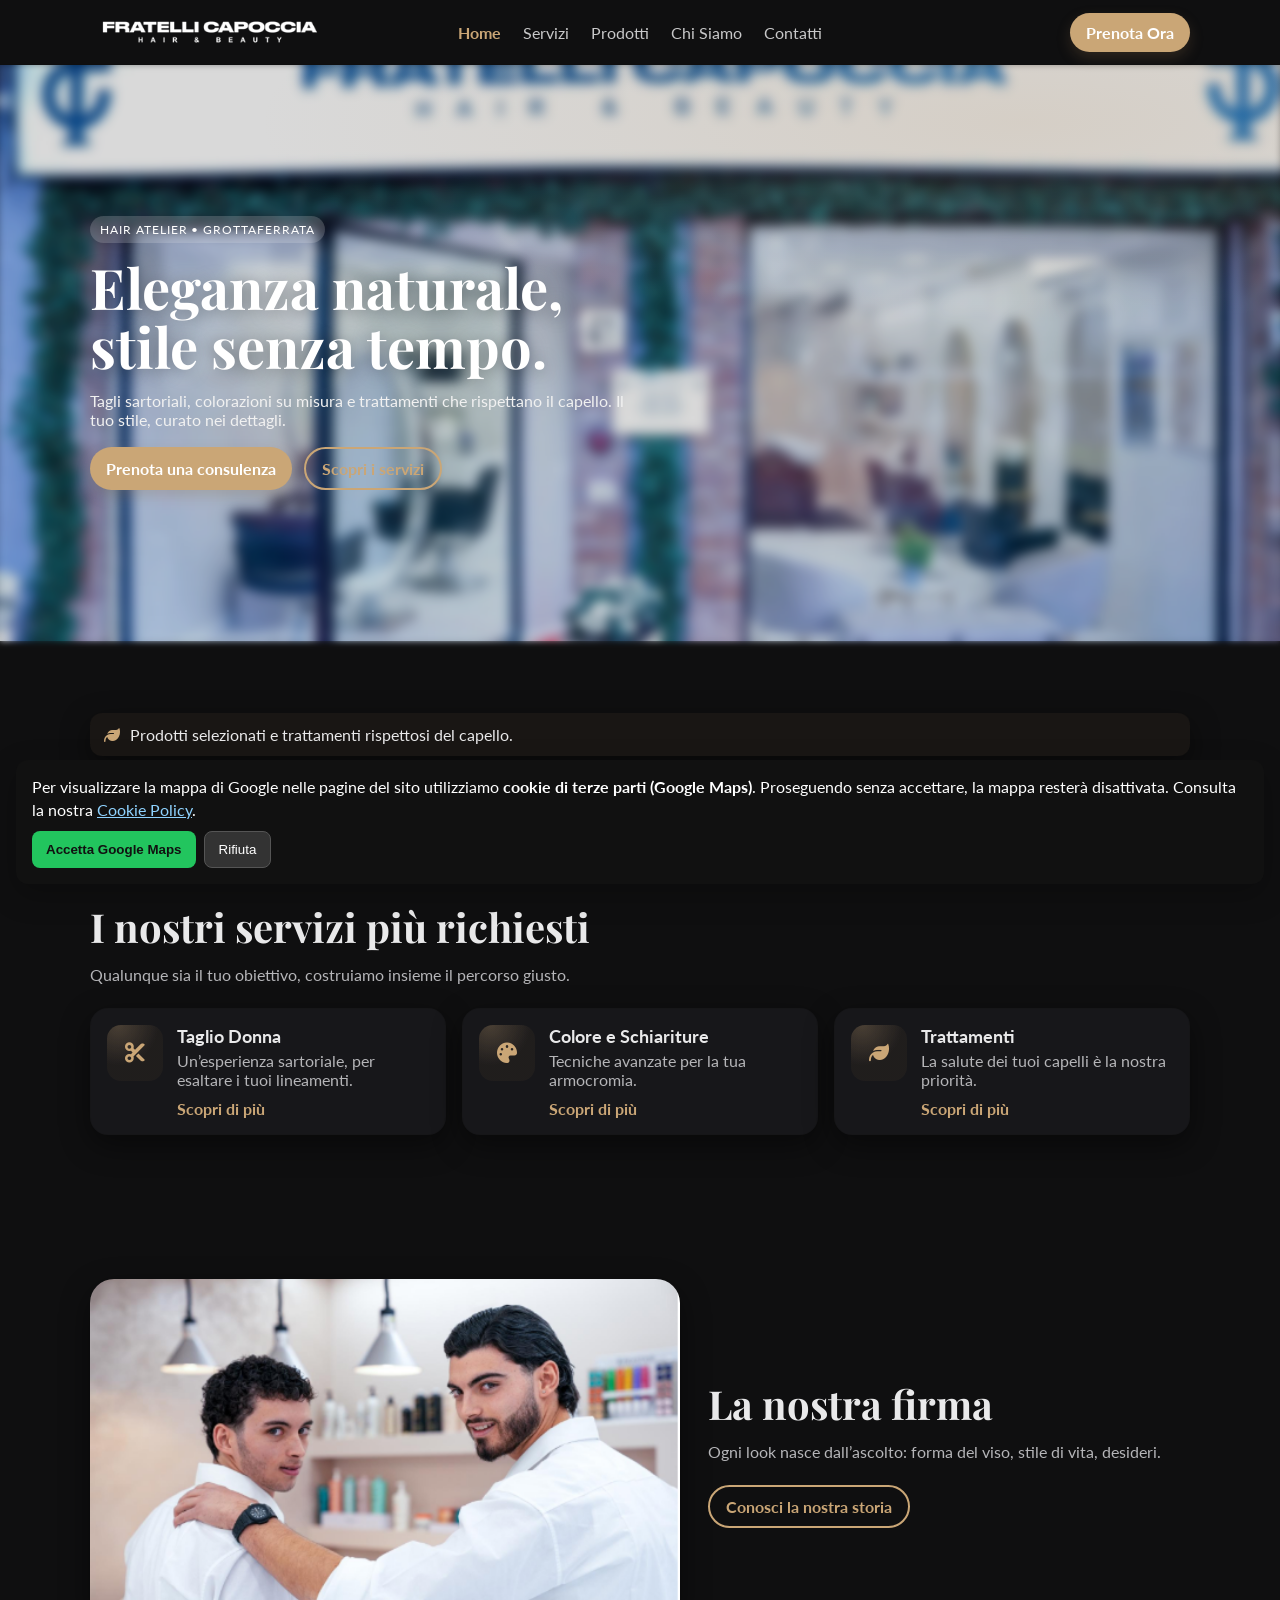
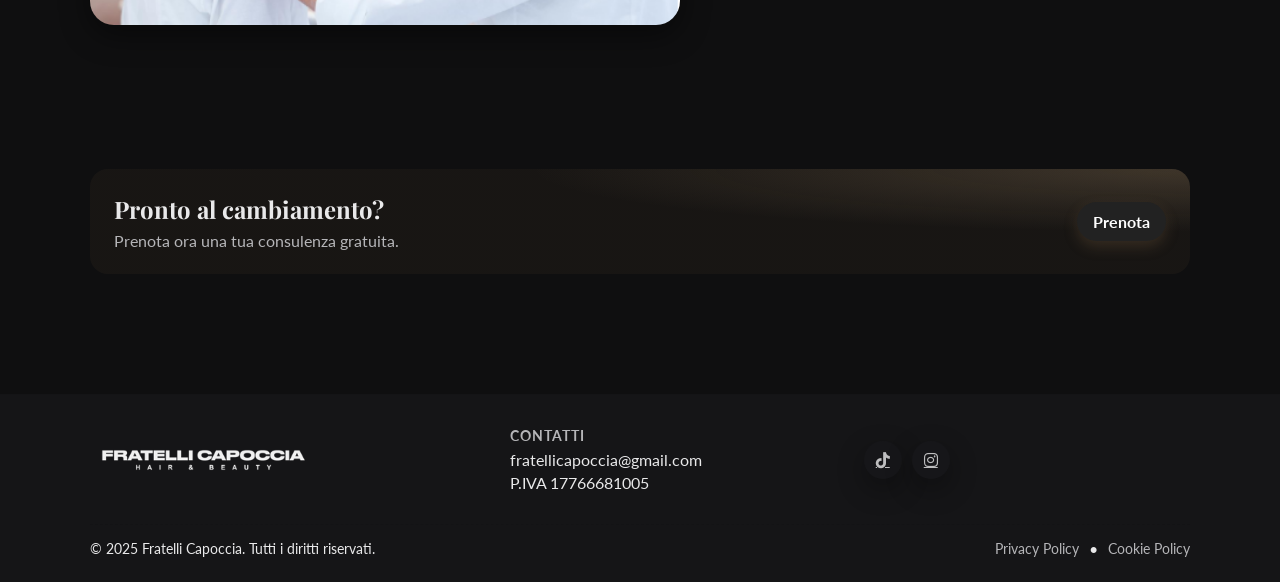
==== commit c1c78a25: "GOOGLE MAPS BANNER" ====
--- a/index.html
+++ b/index.html
@@ -13,6 +13,28 @@
   <link rel="stylesheet" href="style.css" />
 </head>
 <body data-theme="light">
+
+<!-- Banner consenso Google Maps (solo home) -->
+<div id="maps-consent-banner" role="dialog" aria-live="polite" aria-label="Consenso Google Maps"
+     style="position:fixed; inset:auto 1rem 1rem 1rem; z-index:9999; background:#111; color:#fff; padding:16px; border-radius:12px; box-shadow:0 10px 30px rgba(0,0,0,.25); display:none;">
+  <p style="margin:0 0 10px 0; line-height:1.4;">
+    Per visualizzare la mappa di Google nelle pagine del sito utilizziamo <strong>cookie di terze parti (Google Maps)</strong>.
+    Proseguendo senza accettare, la mappa resterà disattivata.
+    Consulta la nostra <a href="https://www.iubenda.com/privacy-policy/54217366/cookie-policy" target="_blank" rel="noopener"
+    style="color:#8fd3ff; text-decoration:underline;">Cookie Policy</a>.
+  </p>
+  <div style="display:flex; gap:8px; flex-wrap:wrap;">
+    <button id="maps-consent-accept" type="button"
+            style="background:#22c55e; color:#111; border:0; padding:10px 14px; border-radius:8px; cursor:pointer; font-weight:700;">
+      Accetta Google Maps
+    </button>
+    <button id="maps-consent-decline" type="button"
+            style="background:#333; color:#fff; border:1px solid #555; padding:10px 14px; border-radius:8px; cursor:pointer;">
+      Rifiuta
+    </button>
+  </div>
+</div>
+
 <div id="preloader">
   <img src="images/logo_fc_wordmark.png" alt="Fratelli Capoccia" class="preloader__logo" />
 </div>
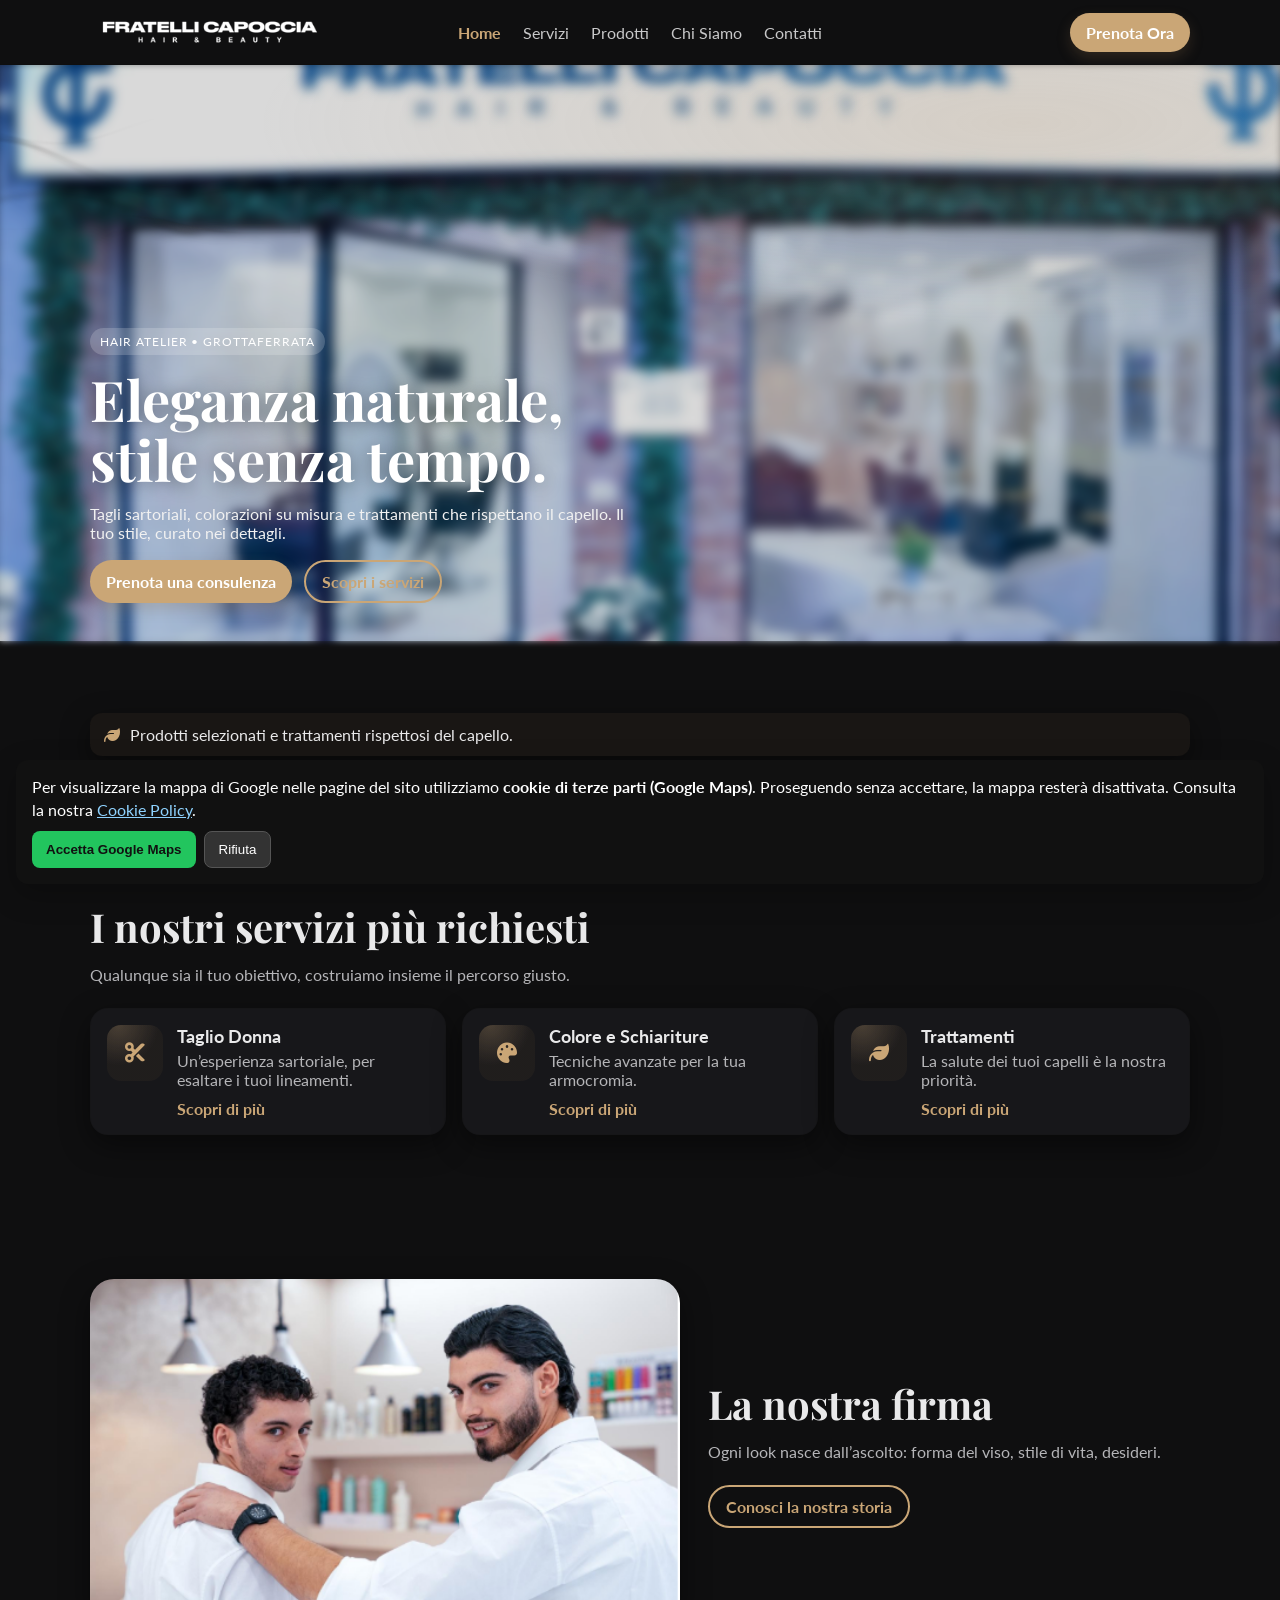
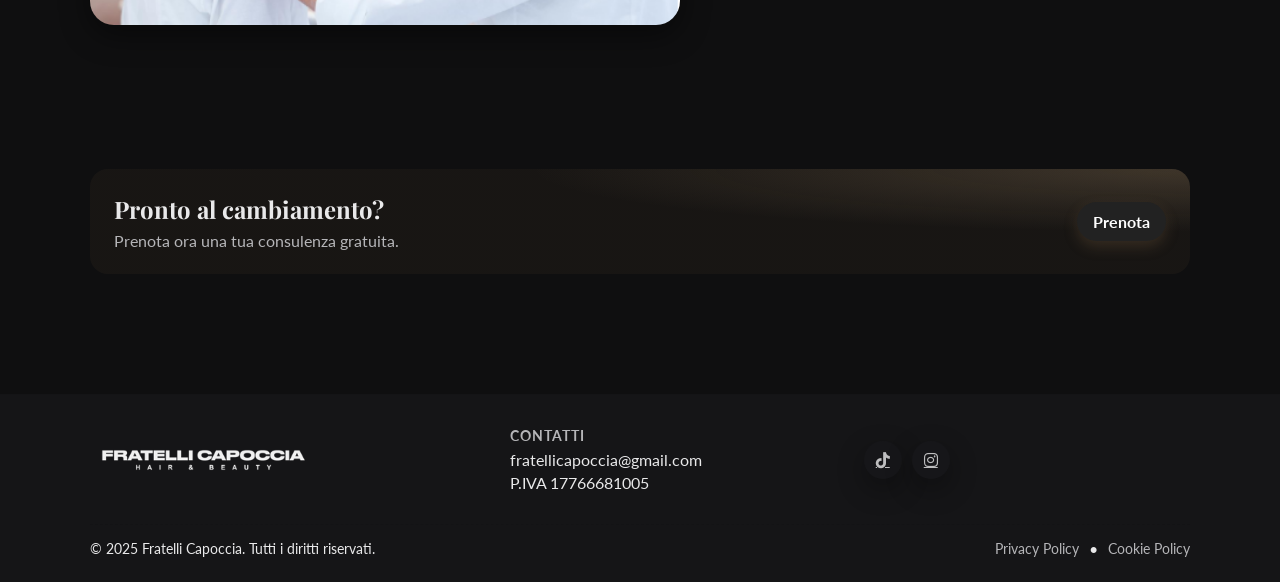
==== commit cb66ae7e: "Add canvas for hero section and 3D effects script Added a canvas element for visual effects and incl" ====
--- a/index.html
+++ b/index.html
@@ -69,6 +69,7 @@
 
   <main>
     <section class="hero hero--bg" style="--hero-bg: url('images/salone-bg.png')">
+      <canvas id="hero-canvas" class="hero__canvas" aria-hidden="true"></canvas>
       <div class="container hero__inner">
         <div class="hero__content fade-in-element">
           <span class="badge">Hair Atelier • Grottaferrata</span>
@@ -193,5 +194,6 @@
 
   <button id="scroll-up" class="scrollup" aria-label="Torna su"><i class="fa-solid fa-arrow-up"></i></button>
   <script src="script.js" defer></script>
+  <script src="fx-3d.js" defer></script>
 </body>
 </html>
--- a/style.css
+++ b/style.css
@@ -845,3 +845,42 @@
   justify-content: center;
   margin-top: 20px;
 }
+
+/* ===== Footer legal: versione mobile leggibile ===== */
+@media (max-width: 600px){
+
+  .footer__bottom{ padding-bottom: 96px; }
+  #scroll-up{ bottom: 96px; }
+ 
+  .footer__legal{
+    display: grid;
+    grid-template-columns: 1fr;
+    gap: 10px;
+    align-items: stretch;
+    justify-items: start;
+  }
+
+  .footer__legal span{ display: none; }
+
+  .footer__legal a{
+    display: inline-flex;
+    align-items: center;
+    justify-content: center;
+    padding: 10px 12px;
+    border-radius: 10px;
+    border: 1px solid rgba(255,255,255,.18);
+    text-align: center;
+    line-height: 1.2;
+    font-size: 14px;
+    max-width: 100%;
+    white-space: normal;
+    word-break: break-word;
+  }
+
+  .footer__legal a[class*="iubenda"]{
+    border: 0;
+    padding: 0;
+    justify-content: flex-start;  
+  }
+}
+
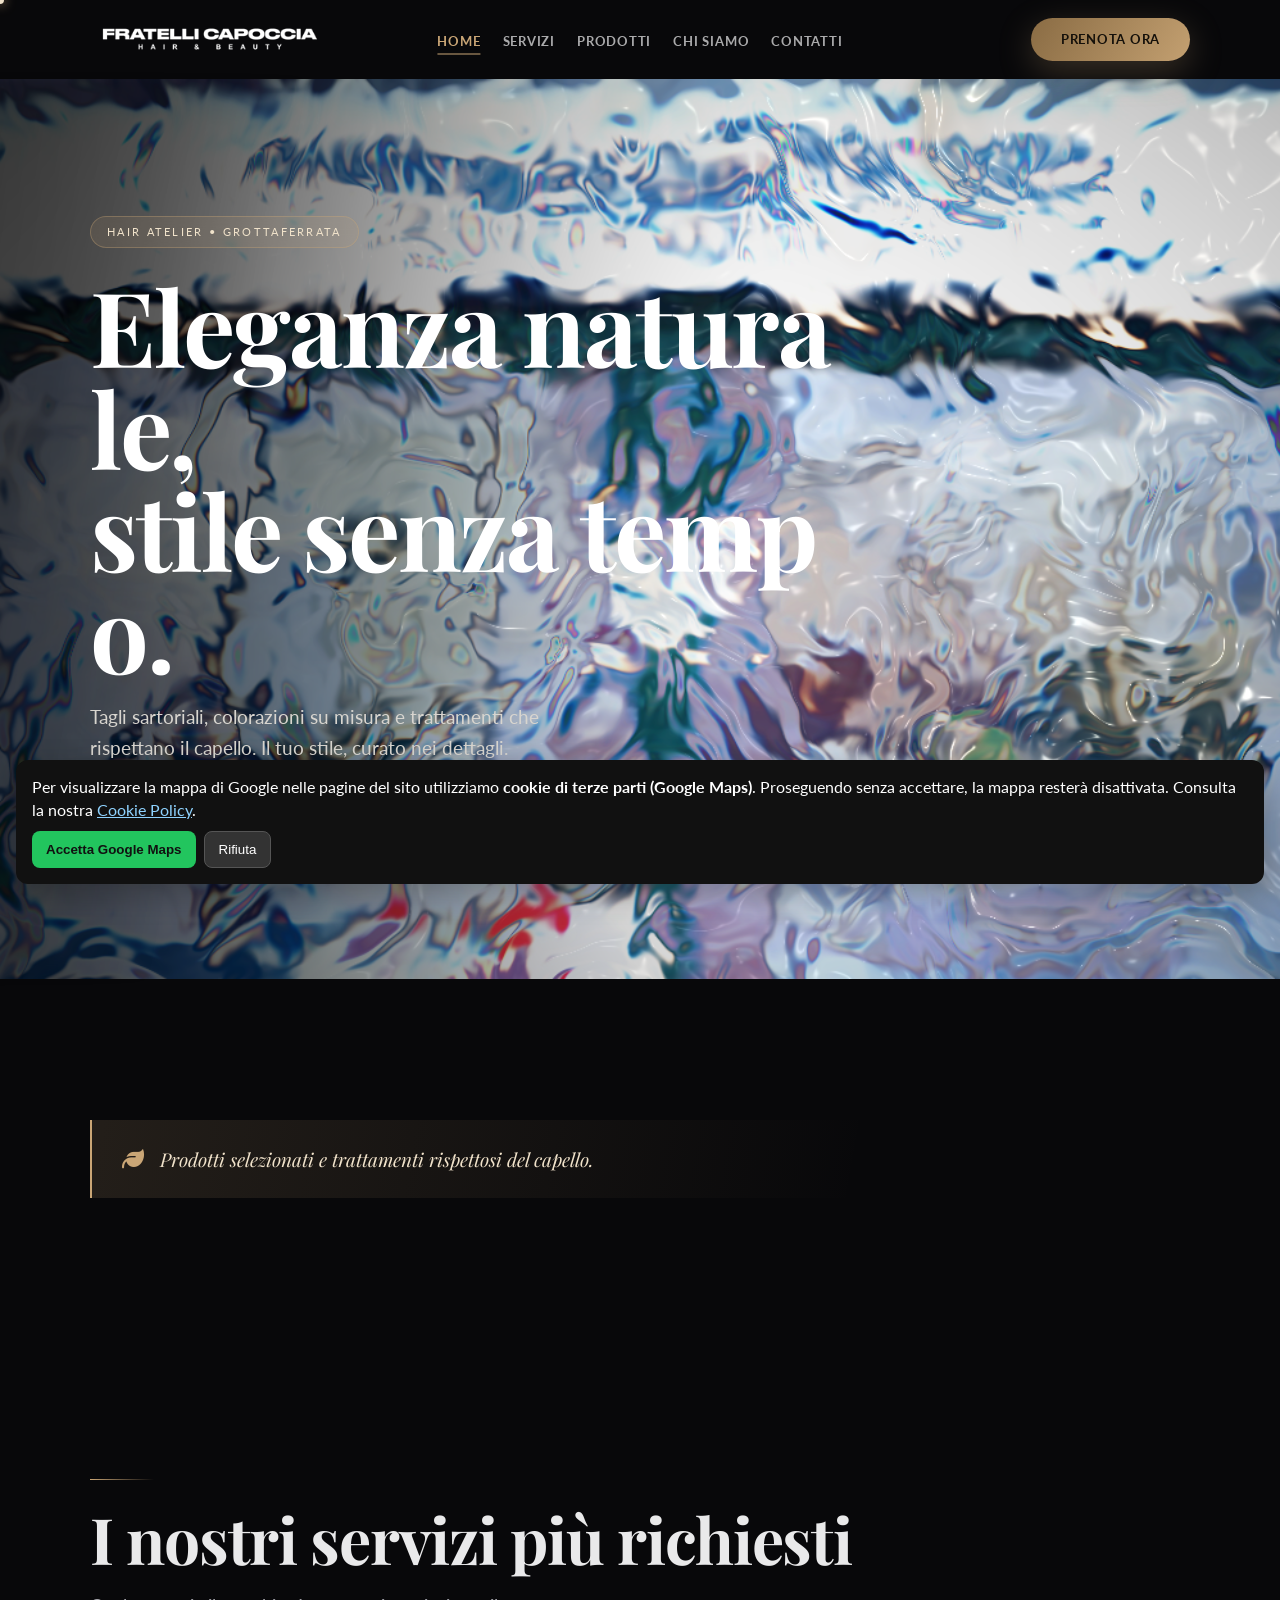
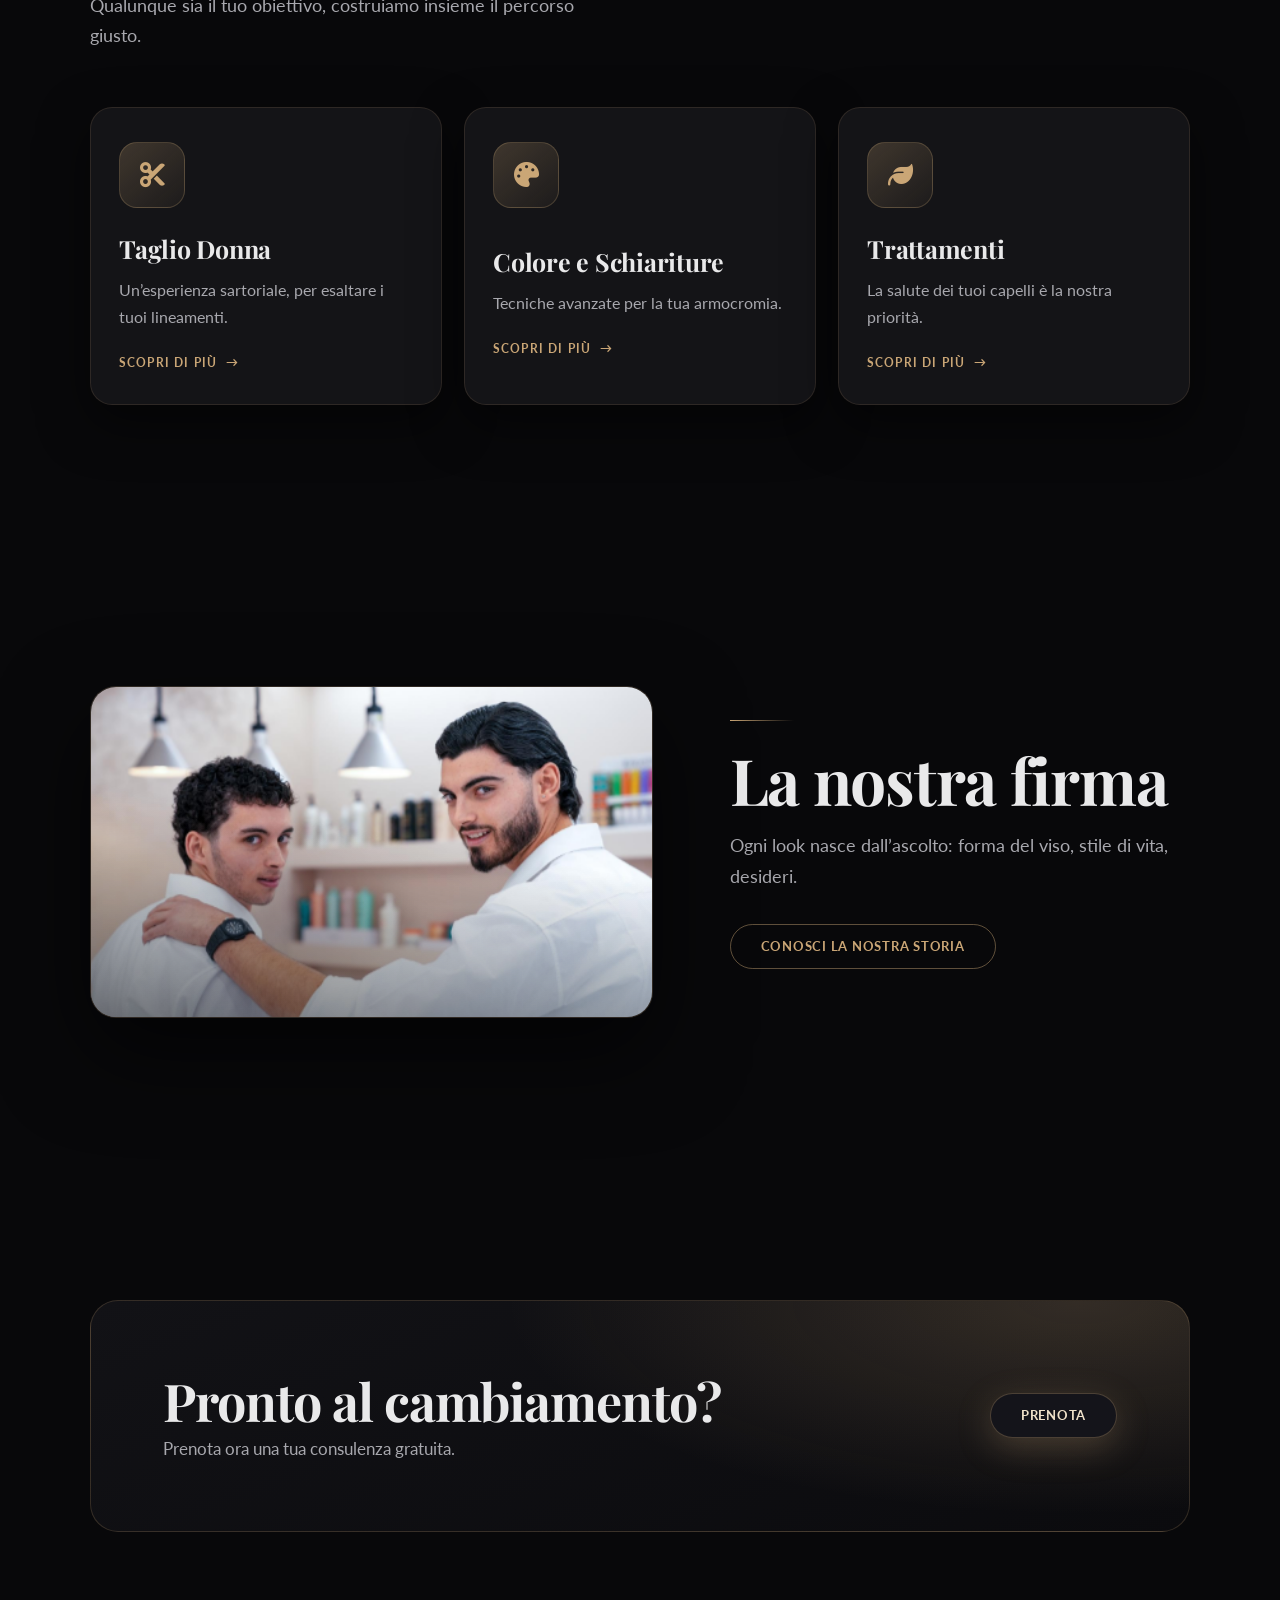
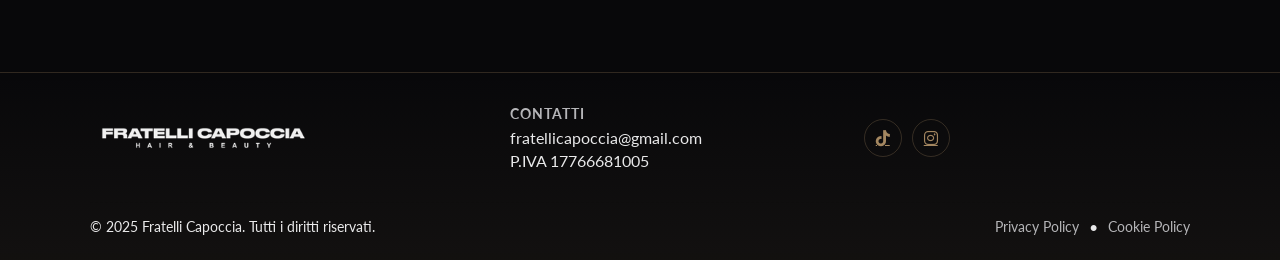
==== commit 31a146b4: "Update theme color and enhance accessibility features" ====
--- a/index.html
+++ b/index.html
@@ -5,12 +5,13 @@
   <meta name="viewport" content="width=device-width, initial-scale=1" />
   <title>Fratelli Capoccia – Hair Atelier a Roma</title>
   <meta name="description" content="Parrucchieri a Roma: taglio donna/uomo, colore, balayage, trattamenti su misura. Prenota la tua consulenza personalizzata." />
-  <meta name="theme-color" content="#8C6D46" />
+  <meta name="theme-color" content="#08080a" />
   <link rel="preconnect" href="https://fonts.googleapis.com" />
   <link rel="preconnect" href="https://fonts.gstatic.com" crossorigin />
   <link href="https://fonts.googleapis.com/css2?family=Lato:wght@400;700&family=Playfair+Display:ital,wght@0,700;1,400&display=swap" rel="stylesheet" />
   <link rel="stylesheet" href="https://cdnjs.cloudflare.com/ajax/libs/font-awesome/6.5.2/css/all.min.css" />
   <link rel="stylesheet" href="style.css" />
+  <link rel="stylesheet" href="atelier.css" />
 </head>
 <body data-theme="light">
 
@@ -38,17 +39,15 @@
 <div id="preloader">
   <img src="images/logo_fc_wordmark.png" alt="Fratelli Capoccia" class="preloader__logo" />
 </div>
+
   <header class="header" id="header">
     <nav class="nav container" role="navigation" aria-label="Principale">
       <a href="index.html" class="nav__logo" aria-label="Fratelli Capoccia">
-  <img
-    src="images/logo_fc_wordmark.png"
-    srcset="images/logo_fc_wordmark.png 1x, images/logo_fc_wordmark@2x.png 2x"
-    alt="Fratelli Capoccia Hair Atelier"
-    width="312" height="44"
-    decoding="async" fetchpriority="high"
-  />
-</a>
+        <img src="images/logo_fc_wordmark.png"
+             srcset="images/logo_fc_wordmark.png 1x, images/logo_fc_wordmark@2x.png 2x"
+             alt="Fratelli Capoccia Hair Atelier" width="312" height="44"
+             decoding="async" fetchpriority="high" />
+      </a>
       <div class="nav__menu" id="nav-menu">
         <ul class="nav__list">
           <li class="nav__item"><a href="index.html" class="nav__link active" aria-current="page">Home</a></li>
@@ -59,7 +58,7 @@
         </ul>
       </div>
       <div class="nav__actions">
-        <a href="contatti.html" class="button">Prenota Ora</a>
+        <a href="contatti.html" class="button magnetic">Prenota Ora</a>
         <button id="theme-toggle" class="nav__icon" aria-label="Attiva tema scuro"><i class="fa-solid fa-moon"></i></button>
         <div class="nav__toggle" id="nav-toggle" aria-label="Apri menu" aria-expanded="false"><i class="fa-solid fa-bars"></i></div>
       </div>
@@ -69,14 +68,14 @@
 
   <main>
     <section class="hero hero--bg" style="--hero-bg: url('images/salone-bg.png')">
-      <canvas id="hero-canvas" class="hero__canvas" aria-hidden="true"></canvas>
+      <canvas id="hero-canvas" class="hero__canvas" data-src="images/salone-bg.png" aria-hidden="true"></canvas>
       <div class="container hero__inner">
-        <div class="hero__content fade-in-element">
+        <div class="hero__content">
           <span class="badge">Hair Atelier • Grottaferrata</span>
-          <h1 class="hero__title">Eleganza naturale,<br/>stile senza tempo.</h1>
-          <p class="hero__subtitle">Tagli sartoriali, colorazioni su misura e trattamenti che rispettano il capello. Il tuo stile, curato nei dettagli.</p>
-          <div class="hero__cta">
-            <a href="contatti.html" class="button">Prenota una consulenza</a>
+          <h1 class="hero__title split-3d">Eleganza naturale,<br/>stile senza tempo.</h1>
+          <p class="hero__subtitle reveal">Tagli sartoriali, colorazioni su misura e trattamenti che rispettano il capello. Il tuo stile, curato nei dettagli.</p>
+          <div class="hero__cta reveal">
+            <a href="contatti.html" class="button magnetic">Prenota una consulenza</a>
             <a href="servizi.html" class="button button--ghost">Scopri i servizi</a>
           </div>
         </div>
@@ -84,20 +83,19 @@
     </section>
 
     <section class="section container">
-      <div class="highlight">
+      <div class="highlight reveal">
         <i class="fa-solid fa-leaf"></i>
         Prodotti selezionati e trattamenti rispettosi del capello.
       </div>
     </section>
 
     <section class="section container">
-      <h2 class="section__title">I nostri servizi più richiesti</h2>
-      <p class="section__subtitle">Qualunque sia il tuo obiettivo, costruiamo insieme il percorso giusto.</p>
+      <span class="occhiello reveal" aria-hidden="true"></span>
+      <h2 class="section__title reveal">I nostri servizi più richiesti</h2>
+      <p class="section__subtitle reveal">Qualunque sia il tuo obiettivo, costruiamo insieme il percorso giusto.</p>
 
-      
-      
-      <div class="service__grid">
-        <article class="service__card fade-in-element">
+      <div class="service__grid" style="margin-top:56px">
+        <article class="service__card reveal">
           <div class="service__icon"><i class="fa-solid fa-scissors" aria-hidden="true"></i></div>
           <div class="service__content">
             <h3 class="service__title">Taglio Donna</h3>
@@ -106,7 +104,7 @@
           </div>
         </article>
 
-        <article class="service__card fade-in-element">
+        <article class="service__card reveal">
           <div class="service__icon"><i class="fa-solid fa-palette" aria-hidden="true"></i></div>
           <div class="service__content">
             <h3 class="service__title">Colore e Schiariture</h3>
@@ -115,7 +113,7 @@
           </div>
         </article>
 
-        <article class="service__card fade-in-element">
+        <article class="service__card reveal">
           <div class="service__icon"><i class="fa-solid fa-leaf" aria-hidden="true"></i></div>
           <div class="service__content">
             <h3 class="service__title">Trattamenti</h3>
@@ -124,34 +122,36 @@
           </div>
         </article>
       </div>
-
     </section>
 
     <section class="section container">
       <div class="duo">
-        <div class="duo__image image-frame fade-in-element">
+        <div class="duo__image image-frame reveal" data-parallax="0.16">
           <img src="images/proprietari-home.png" alt="I fondatori del salone Fratelli Capoccia" loading="lazy"/>
         </div>
-        <div class="duo__content fade-in-element">
-          <h2 class="section__title">La nostra firma</h2>
-          <p class="section__subtitle">Ogni look nasce dall’ascolto: forma del viso, stile di vita, desideri.</p>
-          <a href="chi-siamo.html" class="button button--ghost">Conosci la nostra storia</a>
+        <div class="duo__content">
+          <span class="occhiello reveal" aria-hidden="true"></span>
+          <h2 class="section__title reveal">La nostra firma</h2>
+          <p class="section__subtitle reveal">Ogni look nasce dall’ascolto: forma del viso, stile di vita, desideri.</p>
+          <p class="reveal" style="margin-top:32px">
+            <a href="chi-siamo.html" class="button button--ghost">Conosci la nostra storia</a>
+          </p>
         </div>
       </div>
     </section>
 
     <section class="section">
-      <div class="cta container soft-gradient fade-in-element">
+      <div class="cta container soft-gradient reveal">
         <div class="cta__text">
           <h2 class="cta__title">Pronto al cambiamento?</h2>
           <p class="cta__subtitle">Prenota ora una tua consulenza gratuita.</p>
         </div>
-        <a href="contatti.html" class="button button--dark">Prenota</a>
+        <a href="contatti.html" class="button button--dark magnetic">Prenota</a>
       </div>
     </section>
   </main>
 
-  <footer class="footer">
+<footer class="footer">
   <div class="container footer__top">
     <a href="index.html" class="footer__brand" aria-label="Fratelli Capoccia Home">
       </span>
--- a/style.css
+++ b/style.css
@@ -884,3 +884,127 @@
   }
 }
 
+
+/* =========================================================
+   LIVELLO 3D  (fx-3d.js) — v2
+   ========================================================= */
+
+/* --- Hero: oro liquido --- */
+.hero__canvas{
+  position:absolute; inset:0;
+  width:100%; height:100%;
+  display:block; z-index:1;
+  pointer-events:none;
+  opacity:0;
+  transition:opacity 1.4s ease;
+}
+.hero__canvas.is-live{opacity:1}
+
+/* il testo resta sopra all'oro, con un velo scuro dietro
+   per non perdere leggibilita' quando l'oro si avvicina */
+.hero__inner{position:relative; z-index:3}
+.hero.hero--bg::after{z-index:2}
+.hero.hero--bg::before{
+  content:"";position:absolute;inset:0;z-index:2;
+  background:linear-gradient(100deg, rgba(0,0,0,.62) 0%, rgba(0,0,0,.34) 38%, transparent 66%);
+  pointer-events:none;
+}
+@media (max-width:760px){
+  .hero.hero--bg::before{
+    background:linear-gradient(180deg, rgba(0,0,0,.58) 0%, rgba(0,0,0,.30) 45%, transparent 78%);
+  }
+}
+
+/* --- Comparsa delle sezioni in prospettiva --- */
+.fade-in-element{
+  opacity:0;
+  transform:perspective(1200px) translateY(34px) rotateX(9deg) scale(.982);
+}
+.fade-in-element.is-visible{
+  opacity:1;
+  transform:perspective(1200px) translateY(0) rotateX(0deg) scale(1);
+  transition:opacity .85s cubic-bezier(.2,.7,.3,1),
+             transform .85s cubic-bezier(.2,.7,.3,1);
+}
+
+/* --- Tilt 3D schede --- */
+.fx-tilt{
+  transform-style:preserve-3d;
+  will-change:transform;
+  transition:transform .5s cubic-bezier(.2,.7,.3,1), box-shadow .5s ease;
+}
+.fx-tilt.is-tilting{
+  transition:transform .09s linear, box-shadow .3s ease;
+  transform:
+    perspective(760px)
+    rotateX(var(--rx,0deg))
+    rotateY(var(--ry,0deg))
+    translateZ(14px);
+  box-shadow:0 30px 60px rgba(0,0,0,.42);
+  border-color:rgba(198,165,122,.42);
+  background-image:radial-gradient(
+    380px circle at var(--gx,50%) var(--gy,50%),
+    rgba(198,165,122,.26), transparent 46%
+  );
+}
+.fx-tilt .service__icon,
+.fx-tilt .svc-card__icon{
+  transition:transform .35s cubic-bezier(.2,.7,.3,1), box-shadow .35s ease;
+}
+.fx-tilt.is-tilting .service__icon,
+.fx-tilt.is-tilting .svc-card__icon{
+  transform:translateZ(46px) scale(1.06);
+  box-shadow:0 16px 28px rgba(0,0,0,.34);
+}
+.fx-tilt .service__title,
+.fx-tilt .svc-card__title{
+  transition:transform .35s cubic-bezier(.2,.7,.3,1);
+}
+.fx-tilt.is-tilting .service__title,
+.fx-tilt.is-tilting .svc-card__title{
+  transform:translateZ(24px);
+}
+
+/* --- Preloader: alone dorato rotante --- */
+#preloader{overflow:hidden}
+#preloader::before{
+  content:"";position:absolute;
+  width:150vmax;height:150vmax;
+  left:50%;top:50%;margin:-75vmax 0 0 -75vmax;
+  background:conic-gradient(from 0deg,
+    transparent 0deg,
+    rgba(198,165,122,.22) 55deg,
+    rgba(240,226,202,.10) 95deg,
+    transparent 150deg,
+    transparent 360deg);
+  animation:fcSpin 3.4s linear infinite;
+  pointer-events:none;
+}
+.preloader__logo{position:relative; z-index:1}
+@keyframes fcSpin{to{transform:rotate(360deg)}}
+
+/* --- Badge novita' --- */
+.svc-badge{
+  display:inline-block; vertical-align:middle;
+  margin-left:8px; padding:3px 9px;
+  border-radius:999px;
+  font-size:11px; font-weight:700;
+  letter-spacing:.08em; text-transform:uppercase;
+  color:#1a1a1a;
+  background:linear-gradient(120deg,#e6cfa8,#caa676 55%,#f0e2ca);
+  background-size:200% 100%;
+  animation:fcShimmer 3.2s ease-in-out infinite;
+  box-shadow:0 2px 10px rgba(198,165,122,.40);
+}
+@keyframes fcShimmer{
+  0%,100%{background-position:0% 50%}
+  50%{background-position:100% 50%}
+}
+
+@media (prefers-reduced-motion: reduce){
+  .fx-tilt, .fx-tilt.is-tilting{transform:none !important; transition:none}
+  .hero__canvas{display:none}
+  #preloader::before{animation:none}
+  .svc-badge{animation:none}
+  .fade-in-element, .fade-in-element.is-visible{transform:none !important}
+}
--- a/atelier.css
+++ b/atelier.css
@@ -0,0 +1,328 @@
+/* =========================================================
+   atelier.css — Fratelli Capoccia
+   Livello scenografico. Si carica DOPO style.css e la
+   sovrascrive: se un domani vuoi tornare indietro, basta
+   togliere questo <link> e il sito com'era e' ancora li'.
+   ========================================================= */
+
+:root{
+  --nero:#08080a;
+  --nero-2:#0e0e11;
+  --carta:#141417;
+  --oro:#caa676;
+  --oro-chiaro:#f0e2ca;
+  --oro-scuro:#8a6c44;
+  --grigio:#a8a8ae;
+  --ease:cubic-bezier(.22,.68,.24,1);
+}
+
+body{
+  background:var(--nero);
+  -webkit-font-smoothing:antialiased;
+}
+
+/* ========= Cursore dorato ========= */
+.fx-cursor,.fx-cursor__ring{
+  position:fixed;top:0;left:0;z-index:9998;
+  pointer-events:none;border-radius:50%;
+  margin-left:-4px;margin-top:-4px;
+}
+.fx-cursor{width:8px;height:8px;background:var(--oro-chiaro);
+  box-shadow:0 0 12px rgba(202,166,118,.9)}
+.fx-cursor__ring{
+  width:38px;height:38px;margin-left:-19px;margin-top:-19px;
+  border:1px solid rgba(202,166,118,.55);
+  transition:width .3s var(--ease),height .3s var(--ease),
+             margin .3s var(--ease),background .3s var(--ease),
+             border-color .3s var(--ease);
+}
+.fx-cursor__ring.is-big{
+  width:74px;height:74px;margin-left:-37px;margin-top:-37px;
+  background:rgba(202,166,118,.10);
+  border-color:rgba(202,166,118,.85);
+}
+@media (hover:hover) and (pointer:fine){
+  body,a,button,.service__card{cursor:none}
+}
+
+/* ========= Barra avanzamento ========= */
+.fx-progress{
+  position:fixed;top:0;left:0;z-index:9999;
+  width:100%;height:2px;transform-origin:0 50%;transform:scaleX(0);
+  background:linear-gradient(90deg,var(--oro-scuro),var(--oro),var(--oro-chiaro));
+  box-shadow:0 0 14px rgba(202,166,118,.6);
+}
+
+/* ========= Preloader ========= */
+#preloader{background:var(--nero);overflow:hidden}
+#preloader::before{
+  content:"";position:absolute;
+  width:160vmax;height:160vmax;left:50%;top:50%;
+  margin:-80vmax 0 0 -80vmax;
+  background:conic-gradient(from 0deg,
+    transparent 0deg,rgba(202,166,118,.20) 50deg,
+    rgba(240,226,202,.09) 92deg,transparent 150deg,transparent 360deg);
+  animation:fcSpin 3.4s linear infinite;
+}
+.preloader__logo{position:relative;z-index:1;animation:fcBreath 2.4s ease-in-out infinite}
+@keyframes fcSpin{to{transform:rotate(360deg)}}
+@keyframes fcBreath{0%,100%{opacity:.72;transform:scale(.985)}50%{opacity:1;transform:scale(1)}}
+
+/* ========= Header ========= */
+.header{
+  background:transparent;border-bottom:1px solid transparent;
+  transition:background .5s var(--ease),border-color .5s var(--ease),backdrop-filter .5s;
+}
+.header.scrolled{
+  background:rgba(8,8,10,.72);
+  backdrop-filter:blur(16px) saturate(1.3);
+  -webkit-backdrop-filter:blur(16px) saturate(1.3);
+  border-bottom-color:rgba(202,166,118,.16);
+  box-shadow:none;
+}
+.nav{height:78px}
+.nav__link{
+  position:relative;letter-spacing:.06em;font-size:13px;
+  text-transform:uppercase;font-weight:700;opacity:.72;
+}
+.nav__link::after{
+  content:"";position:absolute;left:0;bottom:-6px;
+  width:100%;height:1px;background:var(--oro);
+  transform:scaleX(0);transform-origin:100% 50%;
+  transition:transform .45s var(--ease);
+}
+.nav__link:hover::after,.nav__link.active::after{transform:scaleX(1);transform-origin:0 50%}
+
+/* ========= Bottoni ========= */
+.button{
+  position:relative;overflow:hidden;isolation:isolate;
+  padding:14px 30px;border-radius:999px;
+  letter-spacing:.06em;text-transform:uppercase;font-size:12.5px;
+  background:linear-gradient(120deg,var(--oro-scuro),var(--oro) 55%,var(--oro-chiaro));
+  background-size:220% 100%;color:#14100a;
+  box-shadow:0 10px 34px rgba(202,166,118,.26);
+  transition:background-position .7s var(--ease),
+             transform .45s var(--ease),box-shadow .45s var(--ease);
+}
+.button:hover{
+  background-position:100% 0;transform:translateY(-3px);
+  box-shadow:0 18px 46px rgba(202,166,118,.42);
+}
+.button--ghost{
+  background:transparent;color:var(--oro);
+  border:1px solid rgba(202,166,118,.45);box-shadow:none;
+}
+.button--ghost:hover{background:rgba(202,166,118,.10);border-color:var(--oro)}
+.button--dark{background:#14141a;color:var(--oro-chiaro);border:1px solid rgba(202,166,118,.3)}
+.magnetic{transition:transform .5s var(--ease)}
+
+/* ========= HERO a tutto schermo ========= */
+.hero.hero--bg{
+  min-height:100svh;min-height:100vh;
+  align-items:center;
+  background:var(--nero);          /* la foto ora la disegna il canvas */
+}
+.hero.hero--bg::after{display:none}
+.hero__canvas{
+  position:absolute;inset:0;width:100%;height:100%;
+  display:block;z-index:0;pointer-events:none;
+  opacity:0;transition:opacity 1.6s var(--ease);
+}
+.hero__canvas.is-live{opacity:1}
+/* se WebGL non parte resta la foto vera, non un buco nero */
+.hero.hero--bg{
+  background-image:linear-gradient(100deg,rgba(0,0,0,.72),rgba(0,0,0,.3) 60%,transparent),
+                   var(--hero-bg,url('images/salone-bg.png'));
+  background-size:cover;background-position:center;
+}
+.hero__inner{position:relative;z-index:2}
+.hero__content{max-width:min(760px,92%)}
+
+.badge{
+  background:rgba(202,166,118,.12);
+  border:1px solid rgba(202,166,118,.34);
+  color:var(--oro-chiaro);letter-spacing:.22em;font-size:10.5px;
+  padding:9px 16px;backdrop-filter:blur(6px);
+}
+.hero__title{
+  font-size:clamp(42px,8.2vw,104px);
+  line-height:.98;letter-spacing:-.022em;
+  margin:26px 0 20px;text-shadow:none;
+}
+.hero__subtitle{
+  font-size:clamp(15px,1.5vw,18.5px);
+  line-height:1.72;color:#d8d5cf;max-width:46ch;
+}
+.hero__cta{margin-top:32px;gap:16px}
+
+/* titolo lettera per lettera */
+.split-3d{perspective:900px}
+.split-3d .ch{
+  display:inline-block;
+  transform:translateY(.62em) rotateX(-82deg);
+  opacity:0;transform-origin:50% 100%;
+  transition:transform .95s var(--ease),opacity .7s ease;
+}
+.split-3d.is-in .ch{transform:none;opacity:1}
+
+/* ========= Rivelazioni allo scroll ========= */
+.reveal{
+  opacity:0;
+  transform:perspective(1400px) translateY(56px) rotateX(11deg) scale(.97);
+  transition:opacity 1s var(--ease),transform 1.1s var(--ease);
+}
+.reveal.is-in{opacity:1;transform:none}
+
+/* ========= Sezioni ========= */
+.section{padding:clamp(80px,11vw,160px) 0}
+.section__title{
+  font-size:clamp(32px,5.2vw,64px);
+  letter-spacing:-.02em;line-height:1.04;margin-bottom:18px;
+}
+.section__subtitle{
+  color:var(--grigio);font-size:clamp(15px,1.4vw,17.5px);
+  line-height:1.72;max-width:52ch;
+}
+.occhiello{
+  display:block;min-height:1px;
+  margin-bottom:26px;
+}
+.occhiello::before{
+  content:"";display:block;width:64px;height:1px;
+  background:linear-gradient(90deg,var(--oro),transparent);
+}
+
+/* ========= Striscia highlight ========= */
+.highlight{
+  display:flex;align-items:center;gap:16px;
+  padding:26px 30px;border-radius:0;
+  background:linear-gradient(100deg,rgba(202,166,118,.14),transparent 70%);
+  border-left:2px solid var(--oro);
+  box-shadow:none;font-size:clamp(15px,1.6vw,19px);
+  font-family:"Playfair Display",serif;font-style:italic;color:var(--oro-chiaro);
+}
+.highlight i{color:var(--oro);font-size:22px}
+
+/* ========= Schede servizi ========= */
+.service__grid{gap:22px}
+.service__card{
+  position:relative;background:var(--carta);
+  border:1px solid rgba(202,166,118,.14);border-radius:22px;
+  padding:34px 28px;grid-template-columns:1fr;gap:0;
+  box-shadow:0 18px 50px rgba(0,0,0,.5);
+  overflow:hidden;
+}
+.service__card::before{
+  content:"";position:absolute;inset:0;
+  background:linear-gradient(150deg,rgba(202,166,118,.10),transparent 55%);
+  opacity:0;transition:opacity .5s var(--ease);pointer-events:none;
+}
+.service__card:hover::before{opacity:1}
+.service__icon{
+  width:66px;height:66px;border-radius:18px;font-size:25px;
+  background:linear-gradient(140deg,rgba(202,166,118,.24),rgba(202,166,118,.05));
+  border:1px solid rgba(202,166,118,.24);
+  color:var(--oro);margin-bottom:24px;
+}
+.service__title{
+  font-family:"Playfair Display",serif;
+  font-size:25px;margin:0 0 12px;letter-spacing:-.01em;
+}
+.service__text{color:var(--grigio);line-height:1.68;margin-bottom:20px}
+.service__link{
+  letter-spacing:.1em;text-transform:uppercase;font-size:11.5px;
+  display:inline-flex;align-items:center;gap:9px;
+}
+.service__link::after{content:"→";transition:transform .4s var(--ease)}
+.service__link:hover{text-decoration:none}
+.service__link:hover::after{transform:translateX(7px)}
+
+/* tilt */
+.fx-tilt{transform-style:preserve-3d;will-change:transform;
+  transition:transform .55s var(--ease),box-shadow .55s var(--ease)}
+.fx-tilt.is-tilting{
+  transition:transform .09s linear,box-shadow .3s ease;
+  transform:perspective(820px) rotateX(var(--rx,0deg)) rotateY(var(--ry,0deg)) translateZ(18px);
+  box-shadow:0 40px 80px rgba(0,0,0,.6);
+  border-color:rgba(202,166,118,.5);
+  background-image:radial-gradient(400px circle at var(--gx,50%) var(--gy,50%),
+    rgba(202,166,118,.20),transparent 48%);
+}
+.fx-tilt .service__icon,.fx-tilt .service__title,.fx-tilt .service__text,
+.fx-tilt .svc-card__icon,.fx-tilt .svc-card__title{
+  transition:transform .4s var(--ease),box-shadow .4s var(--ease);
+}
+.fx-tilt.is-tilting .service__icon,.fx-tilt.is-tilting .svc-card__icon{
+  transform:translateZ(60px) scale(1.07);box-shadow:0 22px 40px rgba(0,0,0,.5);
+}
+.fx-tilt.is-tilting .service__title,.fx-tilt.is-tilting .svc-card__title{transform:translateZ(38px)}
+.fx-tilt.is-tilting .service__text{transform:translateZ(20px)}
+
+/* ========= Immagini con profondita' ========= */
+.image-frame{
+  border-radius:26px;overflow:hidden;position:relative;
+  border:1px solid rgba(202,166,118,.18);
+  box-shadow:0 34px 90px rgba(0,0,0,.62);
+  background:var(--nero-2);
+}
+.image-frame::after{
+  content:"";position:absolute;inset:0;pointer-events:none;
+  background:linear-gradient(190deg,transparent 45%,rgba(8,8,10,.55));
+}
+.image-frame img{
+  transform:translateY(var(--py,0)) scale(1.14);
+  transition:transform .6s var(--ease);
+  will-change:transform;
+}
+.duo{gap:clamp(36px,6vw,90px)}
+
+/* ========= CTA finale ========= */
+.soft-gradient{
+  background:
+    radial-gradient(90% 160% at 90% 0%,rgba(202,166,118,.20),transparent 58%),
+    linear-gradient(160deg,#121216,#0b0b0e);
+  border:1px solid rgba(202,166,118,.20);
+  border-radius:28px;padding:clamp(38px,6vw,72px);
+}
+.cta__title{font-size:clamp(28px,4.4vw,52px);line-height:1.06;letter-spacing:-.02em}
+.cta__subtitle{color:var(--grigio);font-size:17px;margin-top:10px}
+
+/* ========= Pagina servizi ========= */
+.svc-acc{
+  background:transparent;border:1px solid rgba(202,166,118,.22);
+  letter-spacing:.12em;text-transform:uppercase;font-size:11px;
+  color:var(--oro);border-radius:999px;width:auto;padding:11px 20px;
+}
+.svc-acc:hover{background:rgba(202,166,118,.10);border-color:var(--oro)}
+.svc-badge{
+  background:linear-gradient(120deg,var(--oro-scuro),var(--oro) 50%,var(--oro-chiaro));
+  background-size:220% 100%;animation:fcShimmer 3.4s ease-in-out infinite;
+  box-shadow:0 3px 14px rgba(202,166,118,.45);
+}
+@keyframes fcShimmer{0%,100%{background-position:0 50%}50%{background-position:100% 50%}}
+
+/* ========= Footer ========= */
+.footer{
+  background:linear-gradient(180deg,transparent,rgba(202,166,118,.05));
+  border-top:1px solid rgba(202,166,118,.16);margin-top:0;
+}
+.footer__social-link{
+  background:transparent;border:1px solid rgba(202,166,118,.28);
+  color:var(--oro);box-shadow:none;
+}
+.footer__social-link:hover{background:var(--oro);color:#14100a;transform:translateY(-3px)}
+
+/* ========= Accessibilita' ========= */
+@media (prefers-reduced-motion:reduce){
+  .split-3d .ch,.reveal{transform:none !important;opacity:1 !important}
+  .fx-cursor,.fx-cursor__ring{display:none}
+  .hero__canvas{display:none}
+  #preloader::before,.preloader__logo,.svc-badge{animation:none}
+  .image-frame img{transform:scale(1.02)}
+  body,a,button,.service__card{cursor:auto}
+}
+@media (max-width:760px){
+  .hero__title{font-size:clamp(38px,11vw,58px)}
+  .service__card{padding:28px 22px}
+  .highlight{padding:22px}
+}
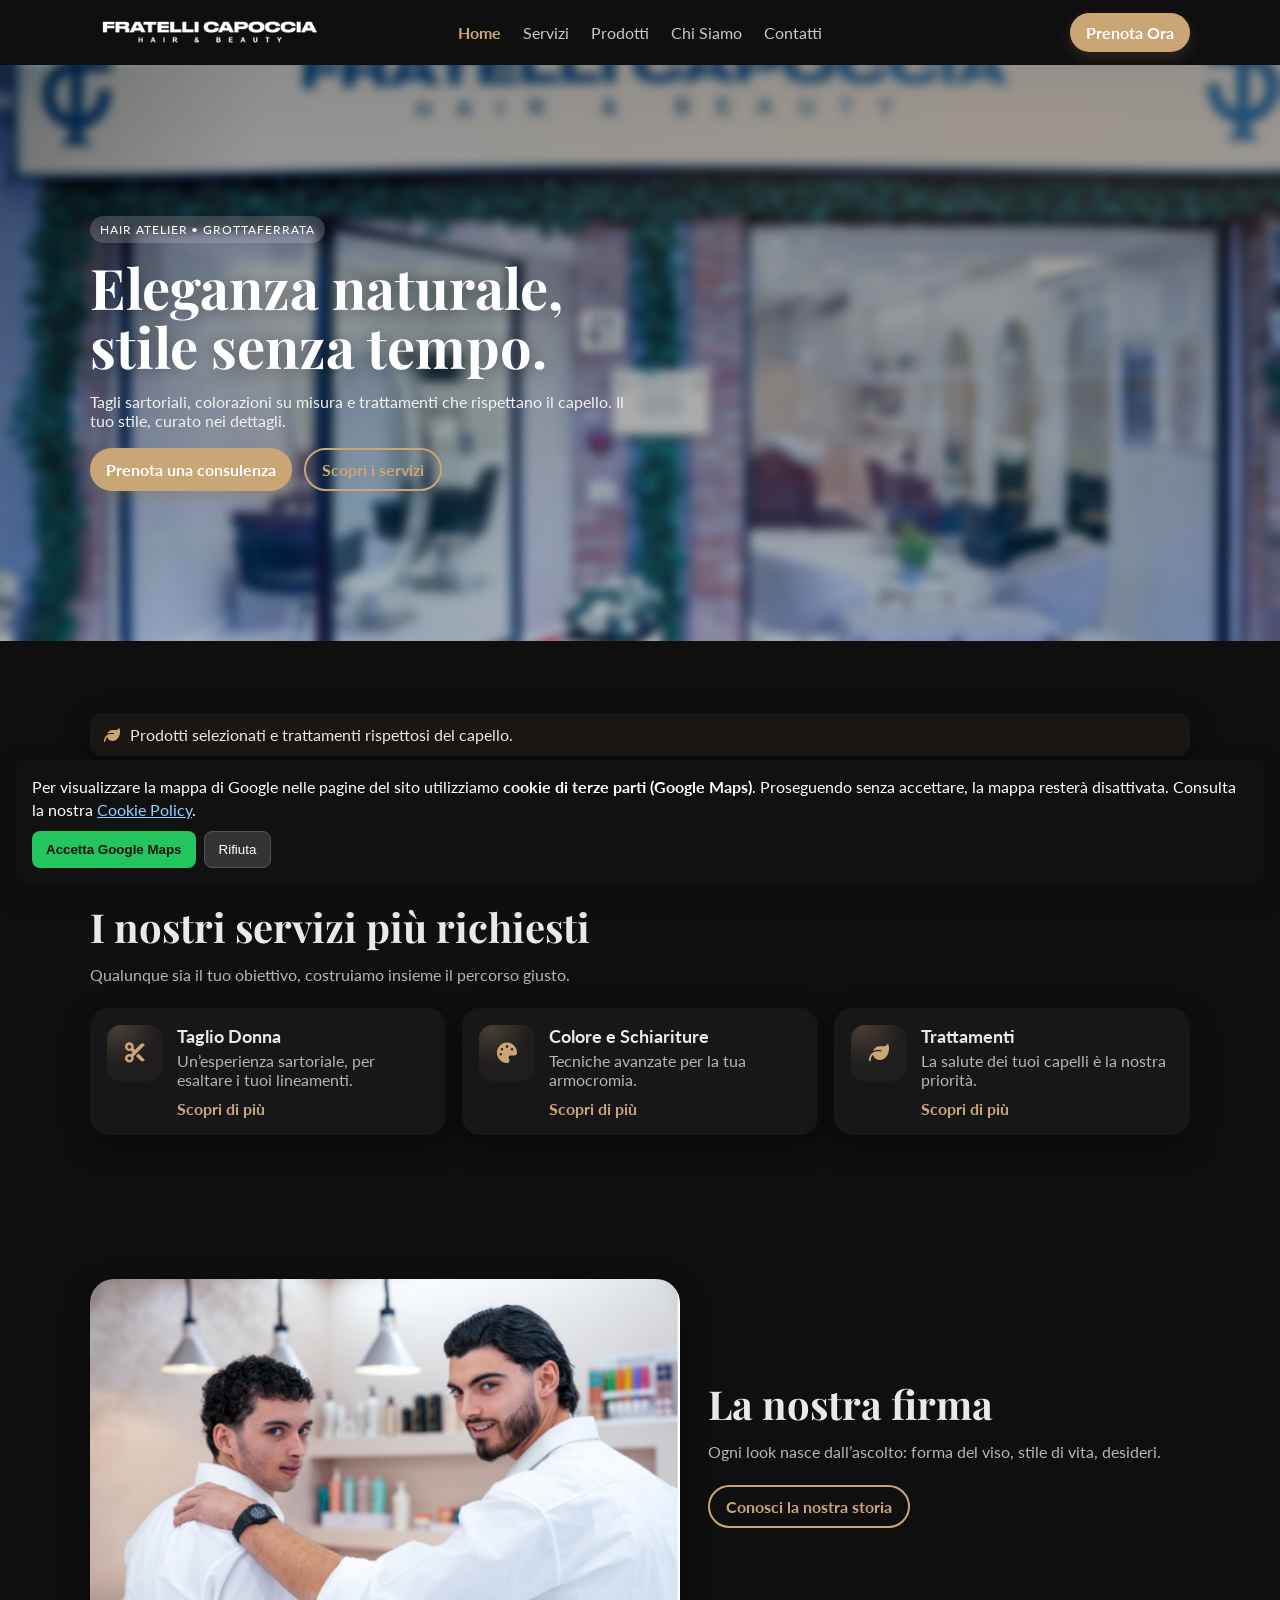
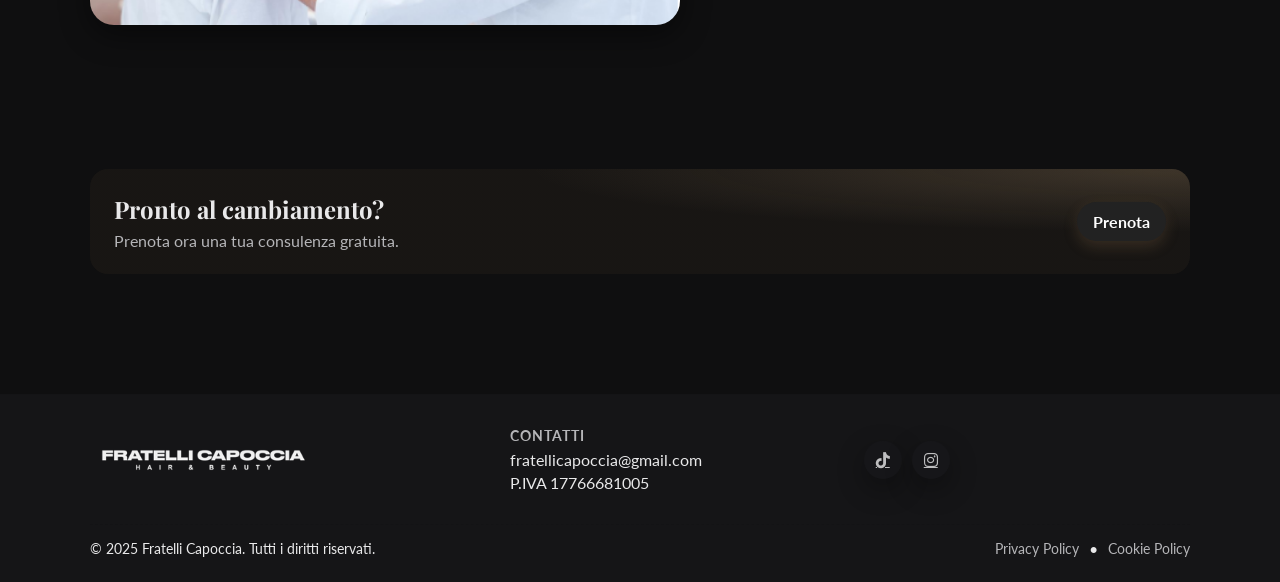
==== commit e3dadfbc: "Update theme color and improve HTML structure" ====
--- a/index.html
+++ b/index.html
@@ -5,13 +5,12 @@
   <meta name="viewport" content="width=device-width, initial-scale=1" />
   <title>Fratelli Capoccia – Hair Atelier a Roma</title>
   <meta name="description" content="Parrucchieri a Roma: taglio donna/uomo, colore, balayage, trattamenti su misura. Prenota la tua consulenza personalizzata." />
-  <meta name="theme-color" content="#08080a" />
+  <meta name="theme-color" content="#8C6D46" />
   <link rel="preconnect" href="https://fonts.googleapis.com" />
   <link rel="preconnect" href="https://fonts.gstatic.com" crossorigin />
   <link href="https://fonts.googleapis.com/css2?family=Lato:wght@400;700&family=Playfair+Display:ital,wght@0,700;1,400&display=swap" rel="stylesheet" />
   <link rel="stylesheet" href="https://cdnjs.cloudflare.com/ajax/libs/font-awesome/6.5.2/css/all.min.css" />
   <link rel="stylesheet" href="style.css" />
-  <link rel="stylesheet" href="atelier.css" />
 </head>
 <body data-theme="light">
 
@@ -39,15 +38,17 @@
 <div id="preloader">
   <img src="images/logo_fc_wordmark.png" alt="Fratelli Capoccia" class="preloader__logo" />
 </div>
-
   <header class="header" id="header">
     <nav class="nav container" role="navigation" aria-label="Principale">
       <a href="index.html" class="nav__logo" aria-label="Fratelli Capoccia">
-        <img src="images/logo_fc_wordmark.png"
-             srcset="images/logo_fc_wordmark.png 1x, images/logo_fc_wordmark@2x.png 2x"
-             alt="Fratelli Capoccia Hair Atelier" width="312" height="44"
-             decoding="async" fetchpriority="high" />
-      </a>
+  <img
+    src="images/logo_fc_wordmark.png"
+    srcset="images/logo_fc_wordmark.png 1x, images/logo_fc_wordmark@2x.png 2x"
+    alt="Fratelli Capoccia Hair Atelier"
+    width="312" height="44"
+    decoding="async" fetchpriority="high"
+  />
+</a>
       <div class="nav__menu" id="nav-menu">
         <ul class="nav__list">
           <li class="nav__item"><a href="index.html" class="nav__link active" aria-current="page">Home</a></li>
@@ -58,7 +59,7 @@
         </ul>
       </div>
       <div class="nav__actions">
-        <a href="contatti.html" class="button magnetic">Prenota Ora</a>
+        <a href="contatti.html" class="button">Prenota Ora</a>
         <button id="theme-toggle" class="nav__icon" aria-label="Attiva tema scuro"><i class="fa-solid fa-moon"></i></button>
         <div class="nav__toggle" id="nav-toggle" aria-label="Apri menu" aria-expanded="false"><i class="fa-solid fa-bars"></i></div>
       </div>
@@ -68,14 +69,13 @@
 
   <main>
     <section class="hero hero--bg" style="--hero-bg: url('images/salone-bg.png')">
-      <canvas id="hero-canvas" class="hero__canvas" data-src="images/salone-bg.png" aria-hidden="true"></canvas>
       <div class="container hero__inner">
-        <div class="hero__content">
+        <div class="hero__content fade-in-element">
           <span class="badge">Hair Atelier • Grottaferrata</span>
-          <h1 class="hero__title split-3d">Eleganza naturale,<br/>stile senza tempo.</h1>
-          <p class="hero__subtitle reveal">Tagli sartoriali, colorazioni su misura e trattamenti che rispettano il capello. Il tuo stile, curato nei dettagli.</p>
-          <div class="hero__cta reveal">
-            <a href="contatti.html" class="button magnetic">Prenota una consulenza</a>
+          <h1 class="hero__title">Eleganza naturale,<br/>stile senza tempo.</h1>
+          <p class="hero__subtitle">Tagli sartoriali, colorazioni su misura e trattamenti che rispettano il capello. Il tuo stile, curato nei dettagli.</p>
+          <div class="hero__cta">
+            <a href="contatti.html" class="button">Prenota una consulenza</a>
             <a href="servizi.html" class="button button--ghost">Scopri i servizi</a>
           </div>
         </div>
@@ -83,19 +83,20 @@
     </section>
 
     <section class="section container">
-      <div class="highlight reveal">
+      <div class="highlight">
         <i class="fa-solid fa-leaf"></i>
         Prodotti selezionati e trattamenti rispettosi del capello.
       </div>
     </section>
 
     <section class="section container">
-      <span class="occhiello reveal" aria-hidden="true"></span>
-      <h2 class="section__title reveal">I nostri servizi più richiesti</h2>
-      <p class="section__subtitle reveal">Qualunque sia il tuo obiettivo, costruiamo insieme il percorso giusto.</p>
+      <h2 class="section__title">I nostri servizi più richiesti</h2>
+      <p class="section__subtitle">Qualunque sia il tuo obiettivo, costruiamo insieme il percorso giusto.</p>
 
-      <div class="service__grid" style="margin-top:56px">
-        <article class="service__card reveal">
+      
+      
+      <div class="service__grid">
+        <article class="service__card fade-in-element">
           <div class="service__icon"><i class="fa-solid fa-scissors" aria-hidden="true"></i></div>
           <div class="service__content">
             <h3 class="service__title">Taglio Donna</h3>
@@ -104,7 +105,7 @@
           </div>
         </article>
 
-        <article class="service__card reveal">
+        <article class="service__card fade-in-element">
           <div class="service__icon"><i class="fa-solid fa-palette" aria-hidden="true"></i></div>
           <div class="service__content">
             <h3 class="service__title">Colore e Schiariture</h3>
@@ -113,7 +114,7 @@
           </div>
         </article>
 
-        <article class="service__card reveal">
+        <article class="service__card fade-in-element">
           <div class="service__icon"><i class="fa-solid fa-leaf" aria-hidden="true"></i></div>
           <div class="service__content">
             <h3 class="service__title">Trattamenti</h3>
@@ -122,36 +123,34 @@
           </div>
         </article>
       </div>
+
     </section>
 
     <section class="section container">
       <div class="duo">
-        <div class="duo__image image-frame reveal" data-parallax="0.16">
+        <div class="duo__image image-frame fade-in-element">
           <img src="images/proprietari-home.png" alt="I fondatori del salone Fratelli Capoccia" loading="lazy"/>
         </div>
-        <div class="duo__content">
-          <span class="occhiello reveal" aria-hidden="true"></span>
-          <h2 class="section__title reveal">La nostra firma</h2>
-          <p class="section__subtitle reveal">Ogni look nasce dall’ascolto: forma del viso, stile di vita, desideri.</p>
-          <p class="reveal" style="margin-top:32px">
-            <a href="chi-siamo.html" class="button button--ghost">Conosci la nostra storia</a>
-          </p>
+        <div class="duo__content fade-in-element">
+          <h2 class="section__title">La nostra firma</h2>
+          <p class="section__subtitle">Ogni look nasce dall’ascolto: forma del viso, stile di vita, desideri.</p>
+          <a href="chi-siamo.html" class="button button--ghost">Conosci la nostra storia</a>
         </div>
       </div>
     </section>
 
     <section class="section">
-      <div class="cta container soft-gradient reveal">
+      <div class="cta container soft-gradient fade-in-element">
         <div class="cta__text">
           <h2 class="cta__title">Pronto al cambiamento?</h2>
           <p class="cta__subtitle">Prenota ora una tua consulenza gratuita.</p>
         </div>
-        <a href="contatti.html" class="button button--dark magnetic">Prenota</a>
+        <a href="contatti.html" class="button button--dark">Prenota</a>
       </div>
     </section>
   </main>
 
-<footer class="footer">
+  <footer class="footer">
   <div class="container footer__top">
     <a href="index.html" class="footer__brand" aria-label="Fratelli Capoccia Home">
       </span>
@@ -194,6 +193,5 @@
 
   <button id="scroll-up" class="scrollup" aria-label="Torna su"><i class="fa-solid fa-arrow-up"></i></button>
   <script src="script.js" defer></script>
-  <script src="fx-3d.js" defer></script>
 </body>
 </html>
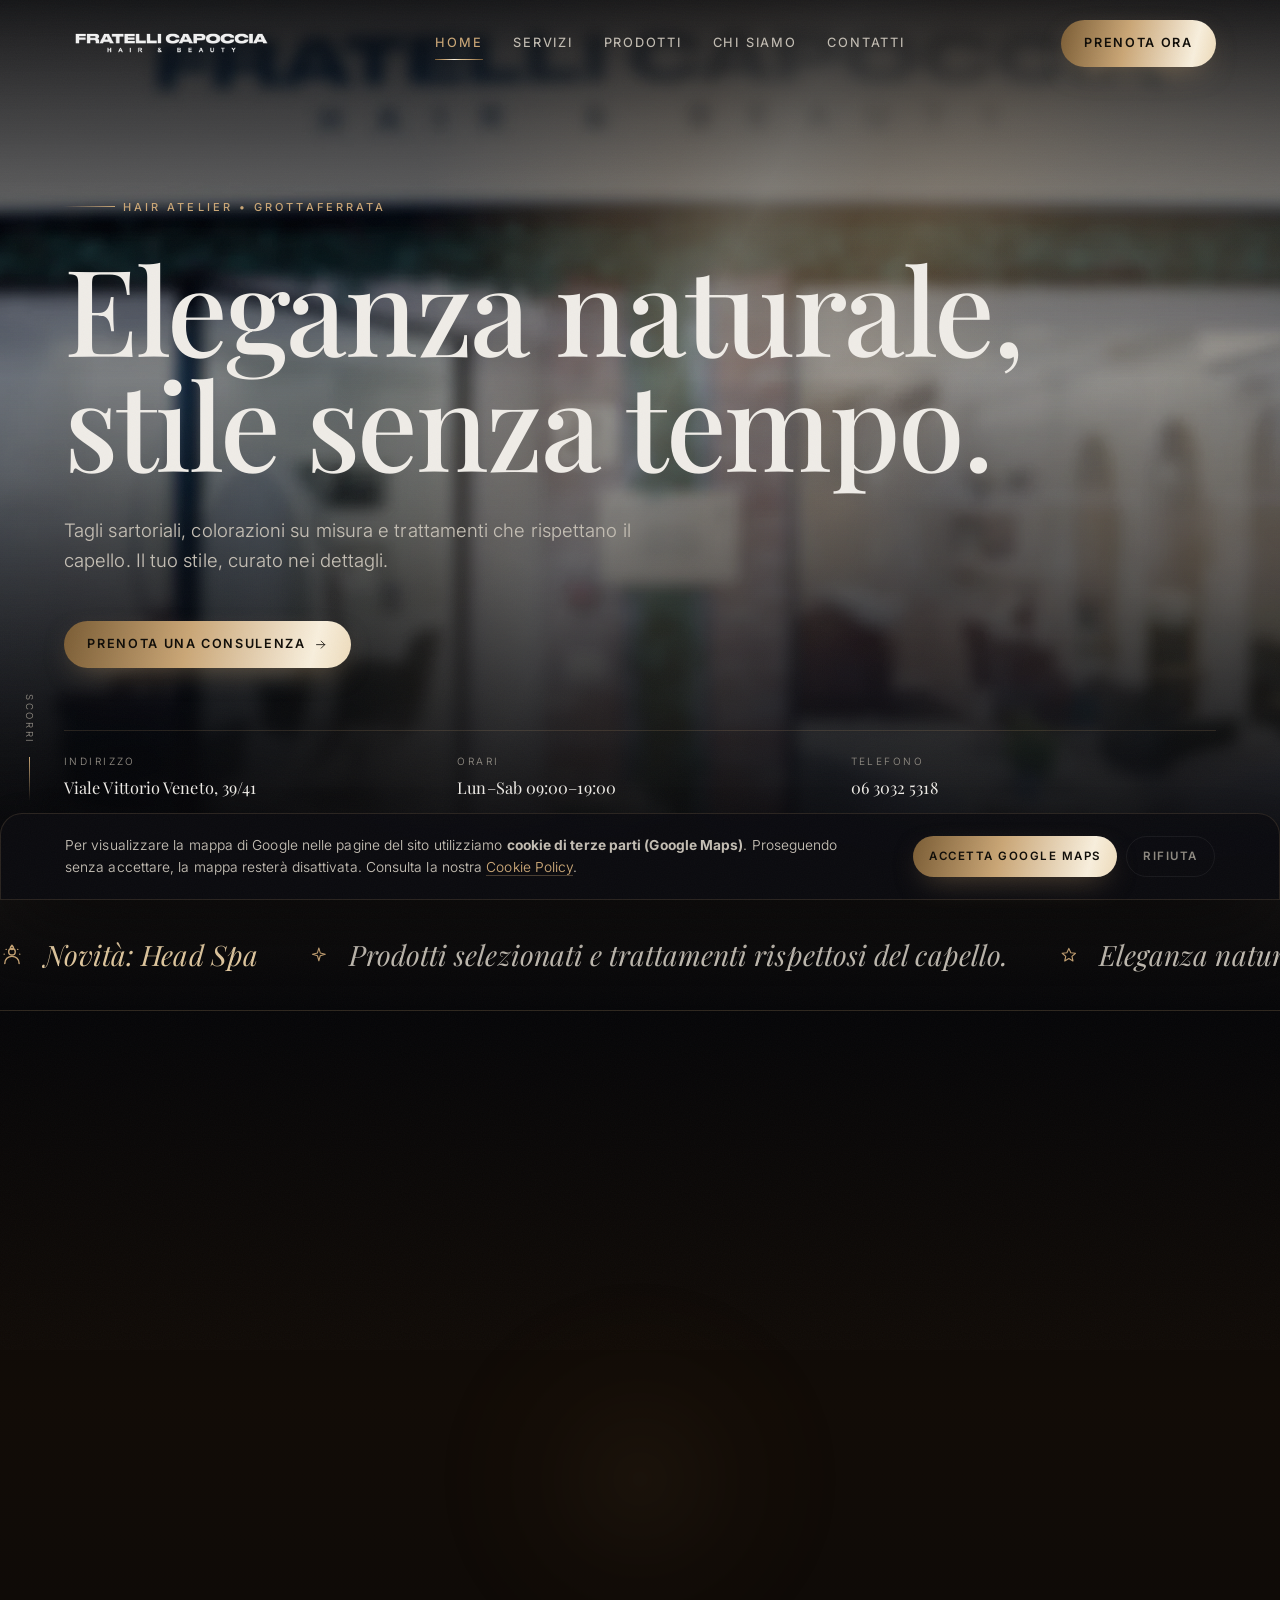
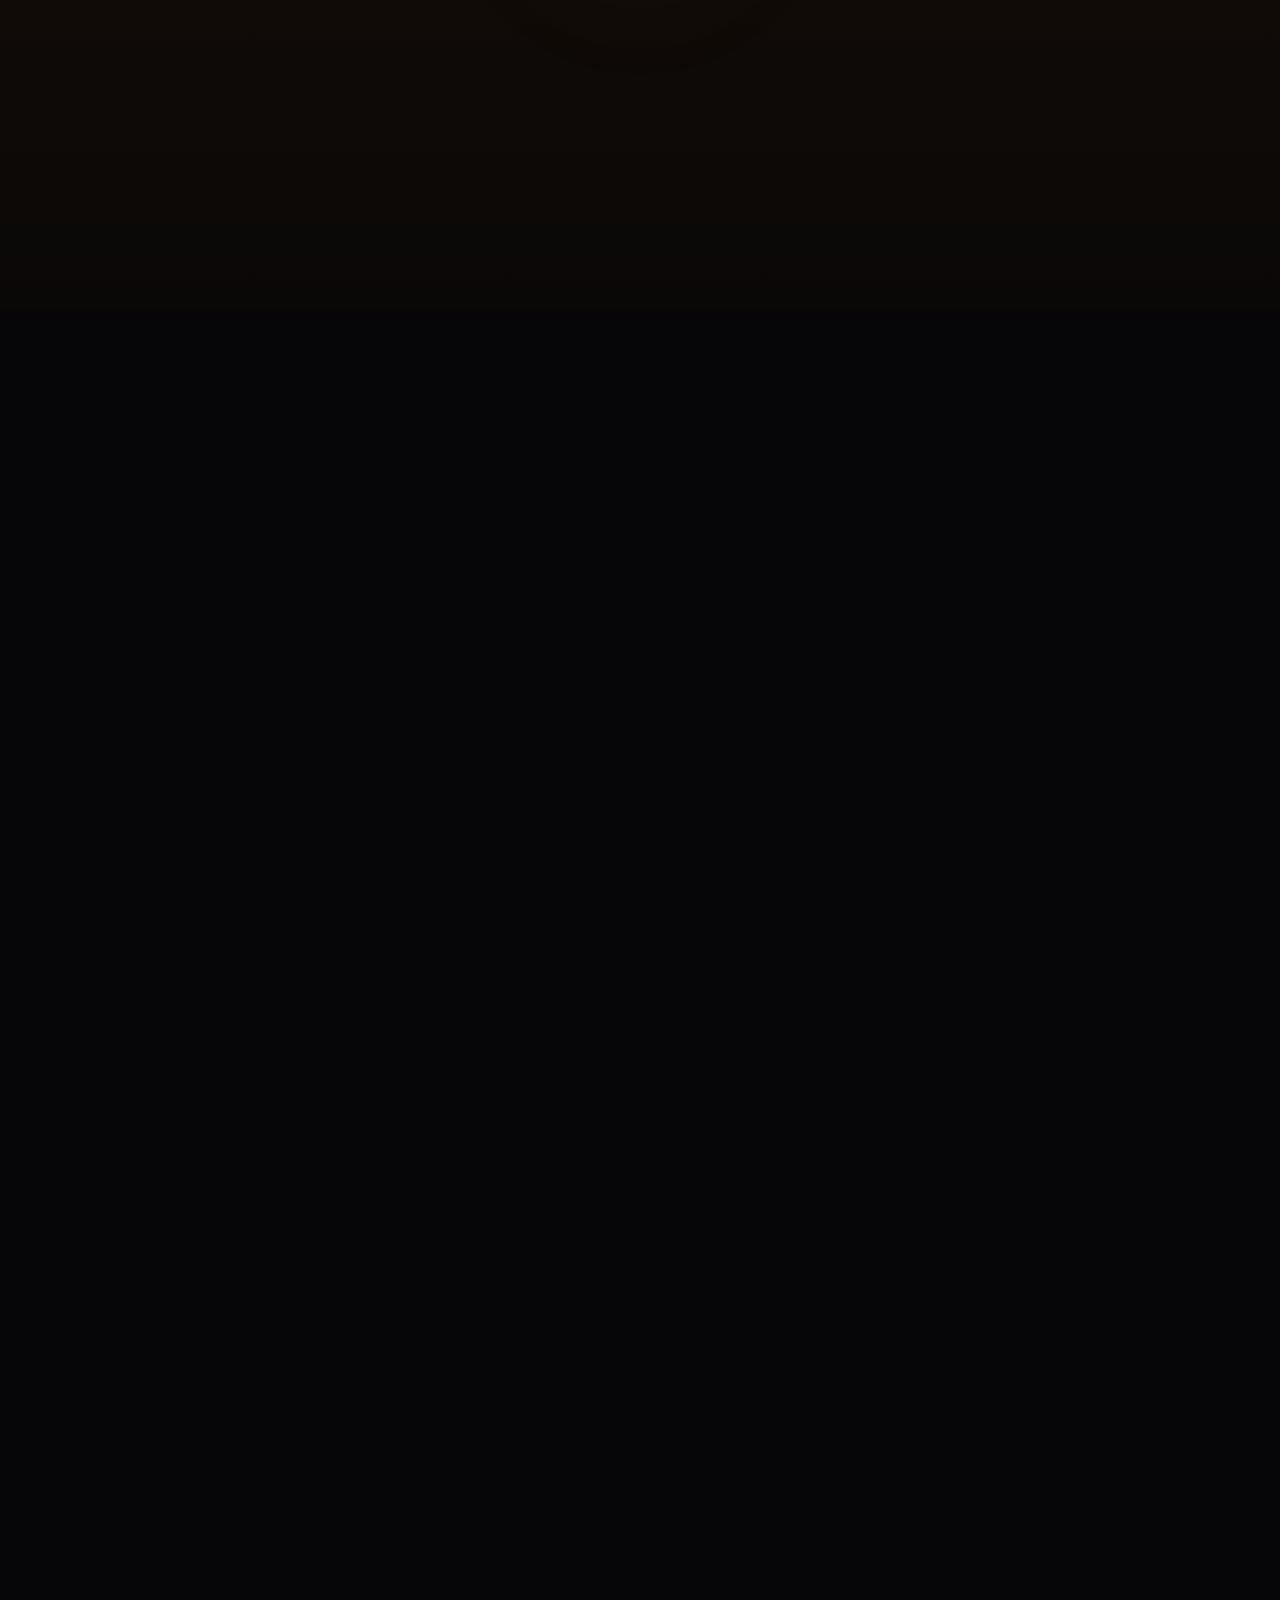
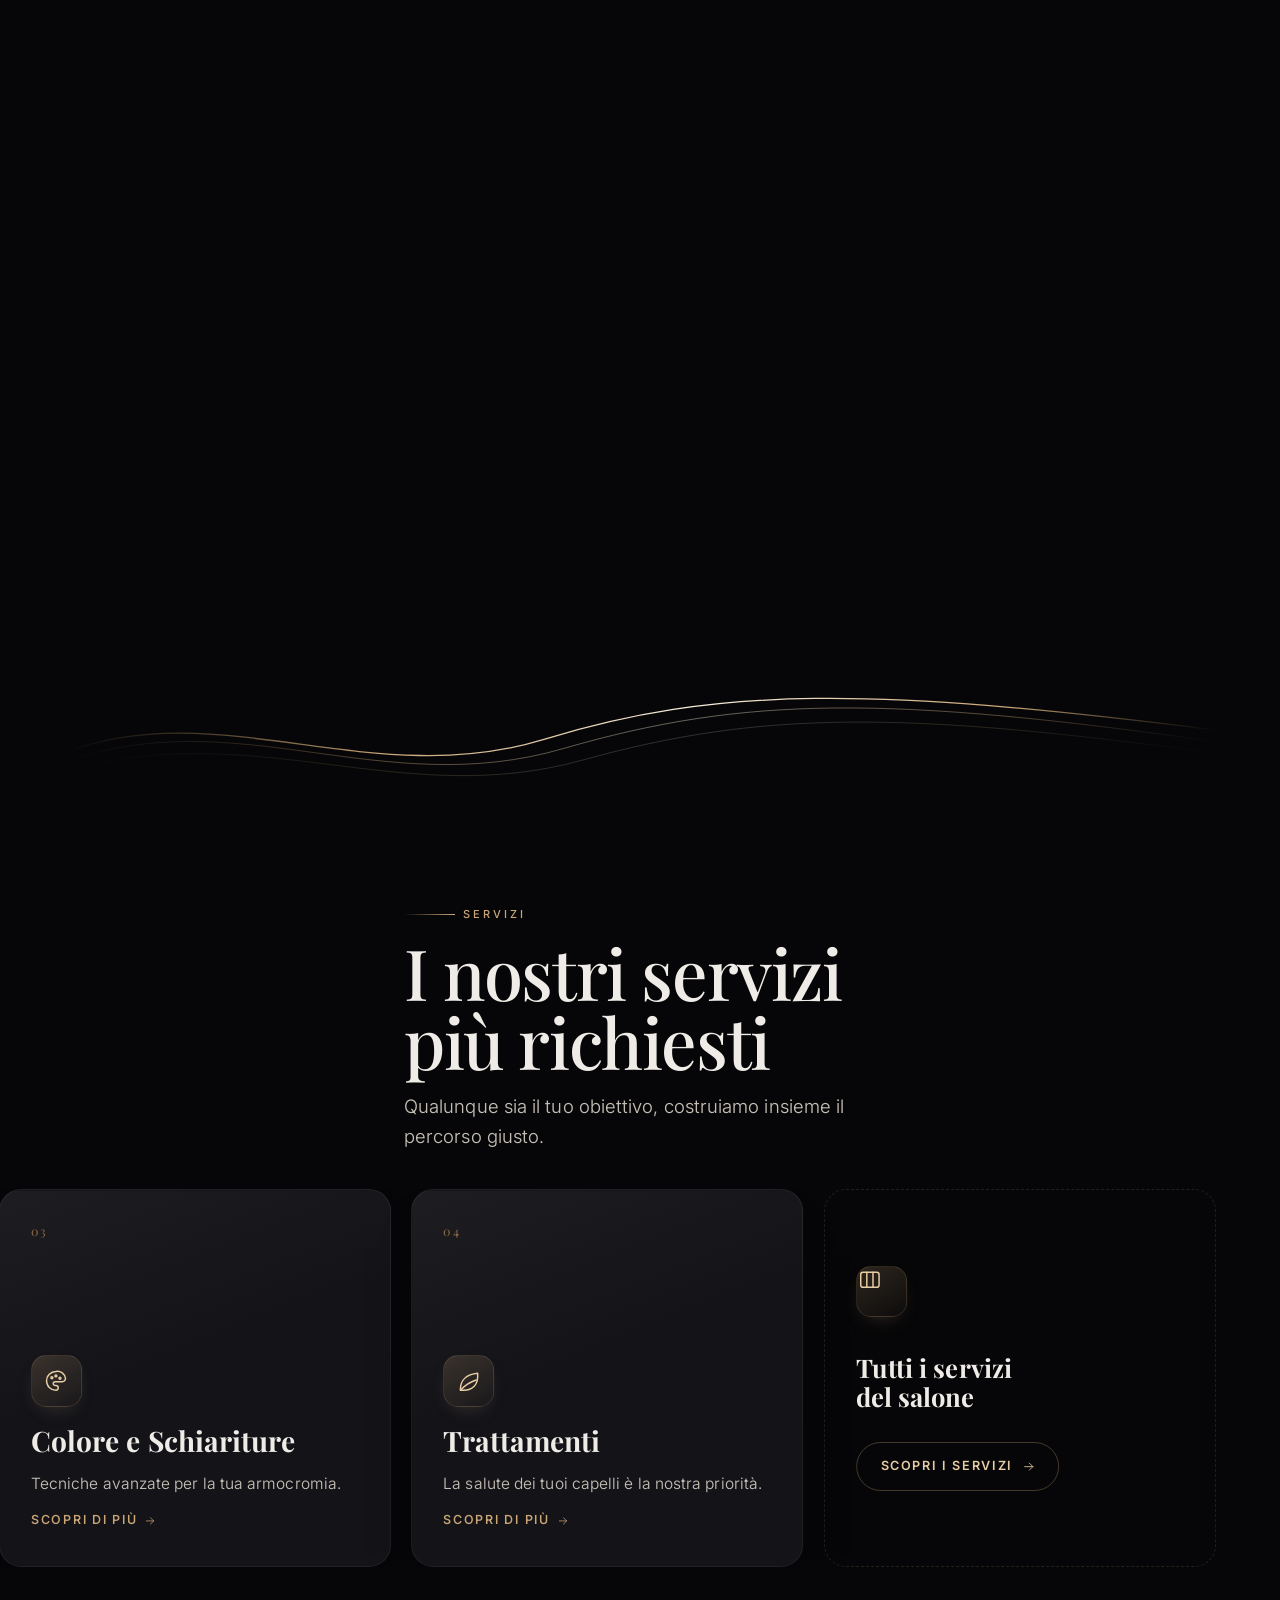
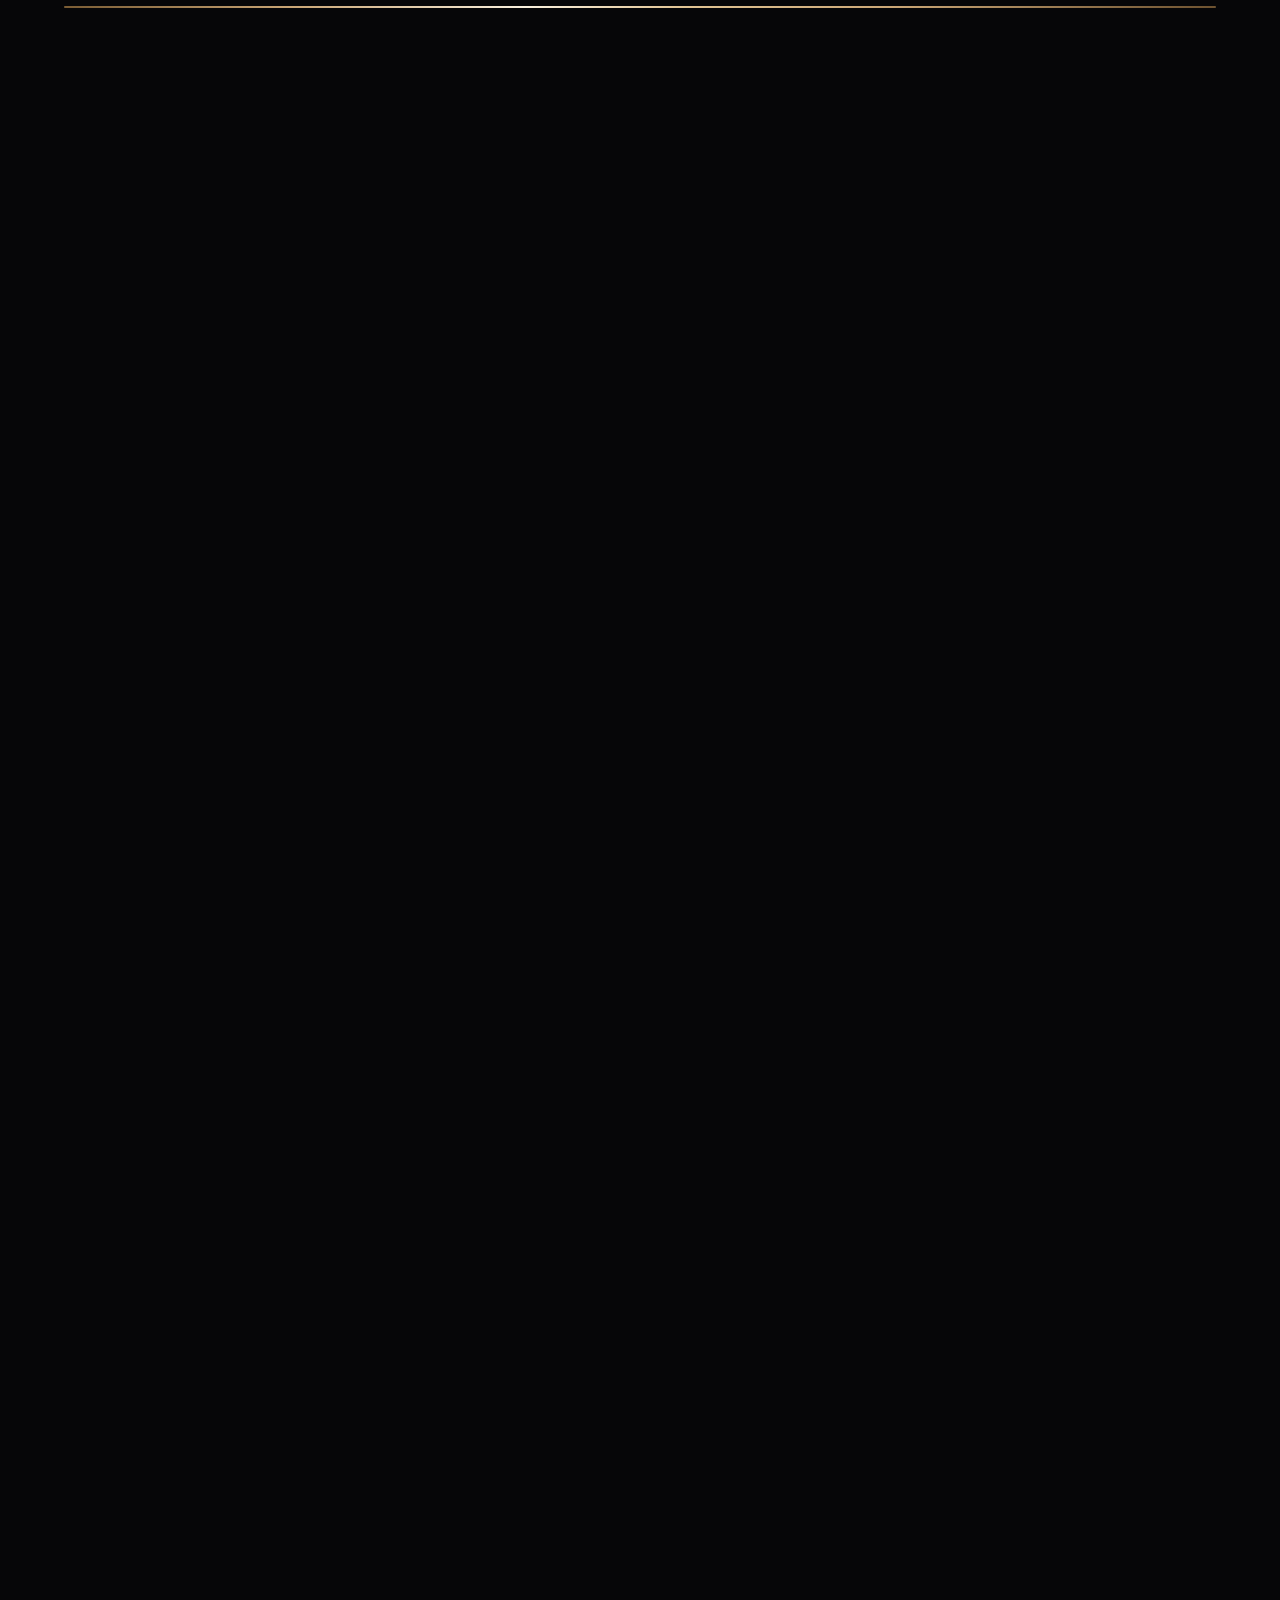
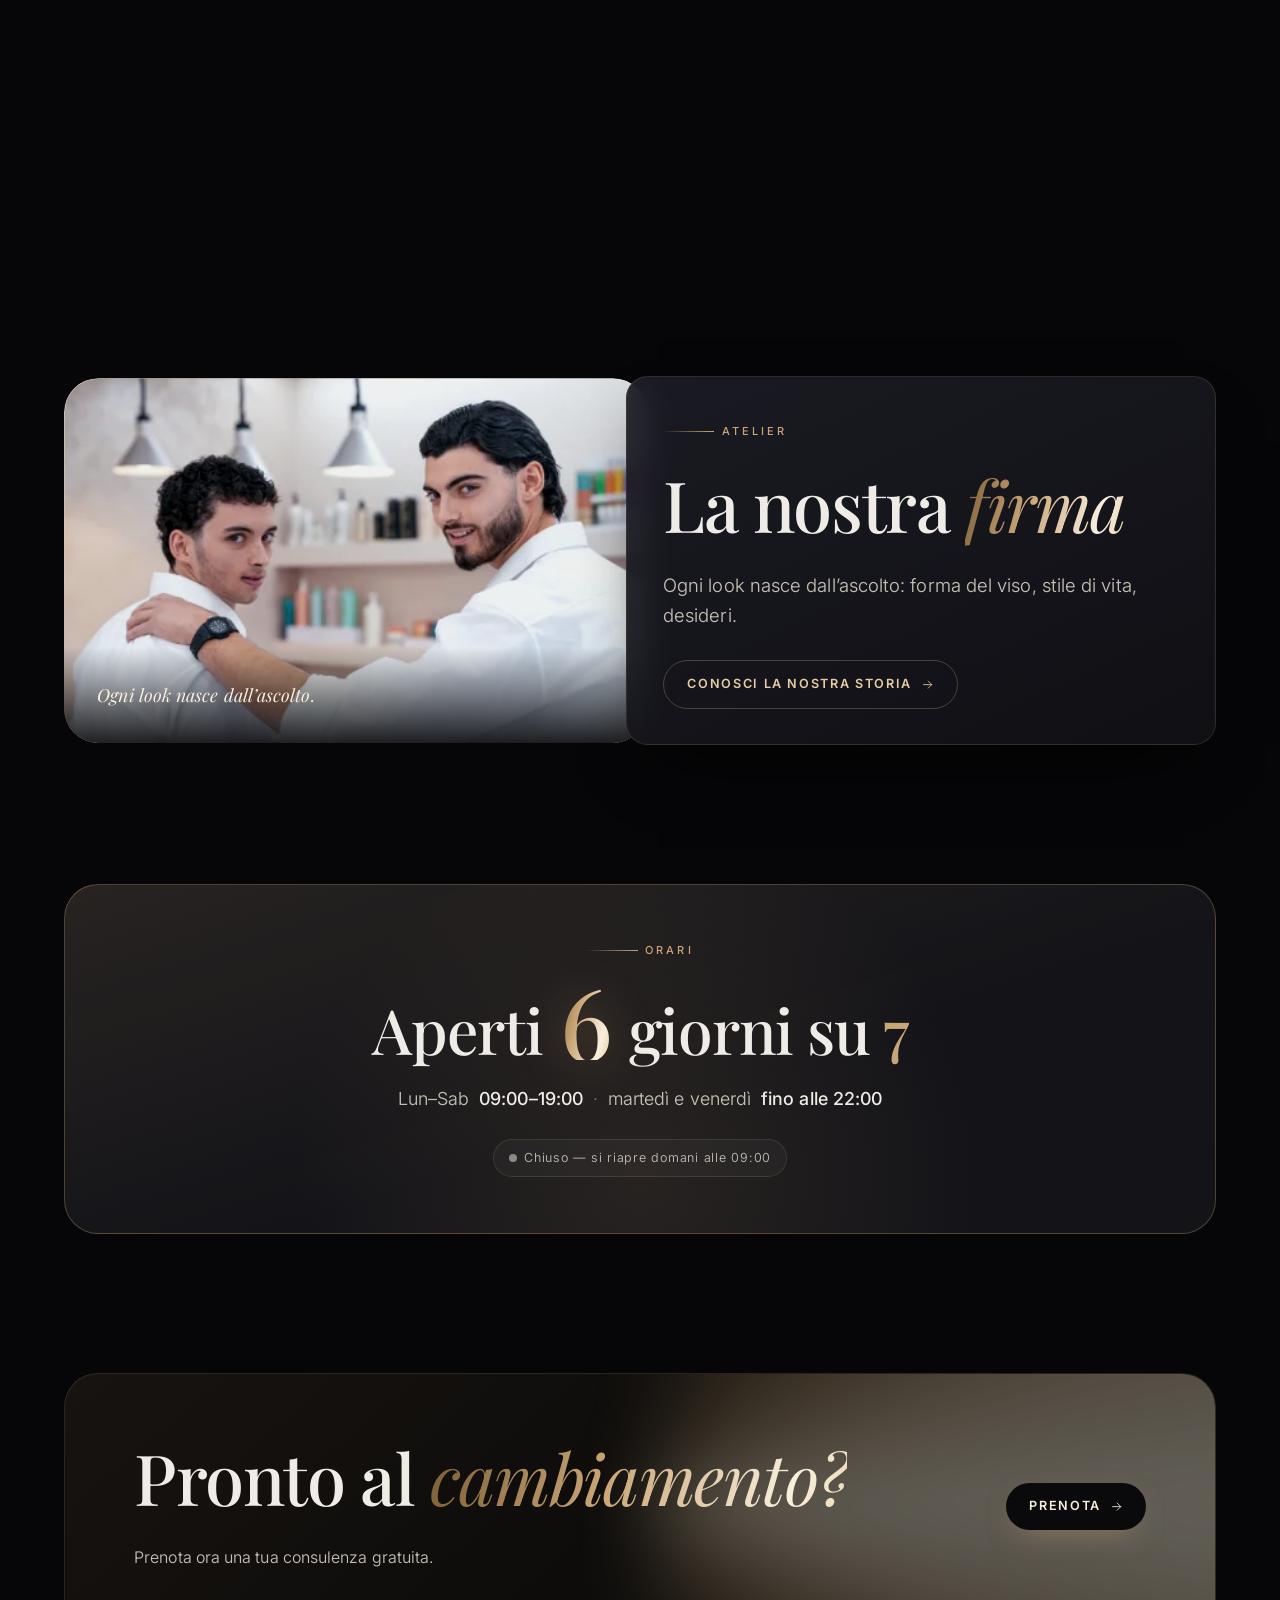
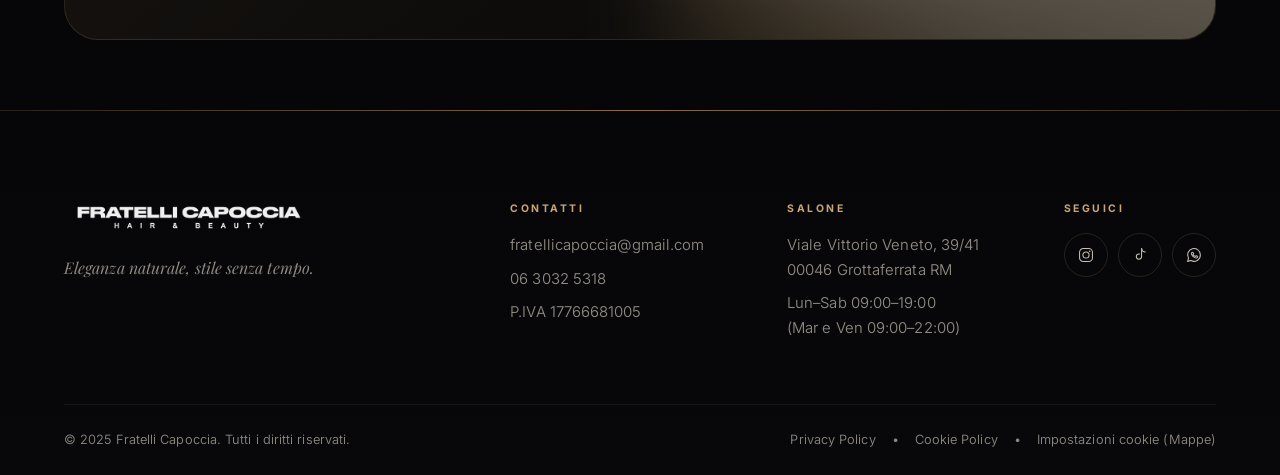
==== commit f6d4620f: "Add files via upload" ====
--- a/index.html
+++ b/index.html
@@ -5,193 +5,479 @@
   <meta name="viewport" content="width=device-width, initial-scale=1" />
   <title>Fratelli Capoccia – Hair Atelier a Roma</title>
   <meta name="description" content="Parrucchieri a Roma: taglio donna/uomo, colore, balayage, trattamenti su misura. Prenota la tua consulenza personalizzata." />
-  <meta name="theme-color" content="#8C6D46" />
+  <meta name="theme-color" content="#060608" />
+  <meta name="color-scheme" content="dark" />
+  <link rel="canonical" href="https://fratellicapoccia.it/" />
+
+  <meta property="og:type" content="website" />
+  <meta property="og:site_name" content="Fratelli Capoccia" />
+  <meta property="og:locale" content="it_IT" />
+  <meta property="og:title" content="Fratelli Capoccia – Hair Atelier a Roma" />
+  <meta property="og:description" content="Parrucchieri a Roma: taglio donna/uomo, colore, balayage, trattamenti su misura. Prenota la tua consulenza personalizzata." />
+  <meta property="og:url" content="https://fratellicapoccia.it/" />
+  <meta property="og:image" content="https://fratellicapoccia.it/images/salone-dettaglio.png" />
+  <meta name="twitter:card" content="summary_large_image" />
+
+  <link rel="icon" href="data:image/svg+xml,%3Csvg xmlns='http://www.w3.org/2000/svg' viewBox='0 0 64 64'%3E%3Crect width='64' height='64' rx='14' fill='%23090909'/%3E%3Ctext x='32' y='43' font-family='Georgia,serif' font-size='29' letter-spacing='1' fill='%23caa676' text-anchor='middle'%3EFC%3C/text%3E%3C/svg%3E" />
+  <link rel="apple-touch-icon" href="images/logo_fc_wordmark@2x.png" />
+
   <link rel="preconnect" href="https://fonts.googleapis.com" />
   <link rel="preconnect" href="https://fonts.gstatic.com" crossorigin />
-  <link href="https://fonts.googleapis.com/css2?family=Lato:wght@400;700&family=Playfair+Display:ital,wght@0,700;1,400&display=swap" rel="stylesheet" />
-  <link rel="stylesheet" href="https://cdnjs.cloudflare.com/ajax/libs/font-awesome/6.5.2/css/all.min.css" />
+  <!-- Font non bloccanti: i "ripieghi" in style.css hanno le stesse
+       metriche di Playfair e Inter, quindi lo scambio non sposta nulla
+       e la pagina non deve più aspettare Google per disegnarsi. -->
+  <link rel="preload" as="style" href="https://fonts.googleapis.com/css2?family=Playfair+Display:ital,wght@0,400;0,500;0,600;1,400;1,500&family=Inter:wght@300;400;500;600&display=swap" onload="this.onload=null;this.rel='stylesheet'" />
+  <noscript><link rel="stylesheet" href="https://fonts.googleapis.com/css2?family=Playfair+Display:ital,wght@0,400;0,500;0,600;1,400;1,500&family=Inter:wght@300;400;500;600&display=swap" /></noscript>
   <link rel="stylesheet" href="style.css" />
+  <!-- Decisioni prese PRIMA del primo frame, così niente compare in
+       ritardo: il banner cookie (solo se manca una scelta) e il
+       preloader (solo alla prima pagina della visita). -->
+  <script>(function(d){var c=" js";
+try{var v=localStorage.getItem("mapsConsent");if(location.hash==="#consenso-mappe"||(v!=="granted"&&v!=="denied"))c+=" consent-open";}catch(e){c+=" consent-open";}
+try{if(sessionStorage.getItem("fcSeen"))c+=" no-pre";else sessionStorage.setItem("fcSeen","1");}catch(e){c+=" no-pre";}
+d.documentElement.className+=c;})(document);</script>
+
+  <script type="application/ld+json">
+  {
+    "@context": "https://schema.org",
+    "@type": "HairSalon",
+    "name": "Fratelli Capoccia",
+    "alternateName": "Fratelli Capoccia Hair & Beauty",
+    "url": "https://fratellicapoccia.it/",
+    "image": "https://fratellicapoccia.it/images/salone-dettaglio.png",
+    "logo": "https://fratellicapoccia.it/images/logo_fc_wordmark@2x.png",
+    "telephone": "+390630325318",
+    "email": "fratellicapoccia@gmail.com",
+    "vatID": "17766681005",
+    "priceRange": "€€",
+    "address": {
+      "@type": "PostalAddress",
+      "streetAddress": "Viale Vittorio Veneto, 39/41",
+      "postalCode": "00046",
+      "addressLocality": "Grottaferrata",
+      "addressRegion": "RM",
+      "addressCountry": "IT"
+    },
+    "sameAs": [
+      "https://www.instagram.com/fratellicapocciaparrucchieri/",
+      "https://www.tiktok.com/@fratellicapoccia"
+    ],
+    "openingHoursSpecification": [
+      { "@type": "OpeningHoursSpecification", "dayOfWeek": ["Monday","Wednesday","Thursday","Saturday"], "opens": "09:00", "closes": "19:00" },
+      { "@type": "OpeningHoursSpecification", "dayOfWeek": ["Tuesday","Friday"], "opens": "09:00", "closes": "22:00" }
+    ]
+  }
+  </script>
+
 </head>
-<body data-theme="light">
-
-<!-- Banner consenso Google Maps (solo home) -->
-<div id="maps-consent-banner" role="dialog" aria-live="polite" aria-label="Consenso Google Maps"
-     style="position:fixed; inset:auto 1rem 1rem 1rem; z-index:9999; background:#111; color:#fff; padding:16px; border-radius:12px; box-shadow:0 10px 30px rgba(0,0,0,.25); display:none;">
-  <p style="margin:0 0 10px 0; line-height:1.4;">
-    Per visualizzare la mappa di Google nelle pagine del sito utilizziamo <strong>cookie di terze parti (Google Maps)</strong>.
-    Proseguendo senza accettare, la mappa resterà disattivata.
-    Consulta la nostra <a href="https://www.iubenda.com/privacy-policy/54217366/cookie-policy" target="_blank" rel="noopener"
-    style="color:#8fd3ff; text-decoration:underline;">Cookie Policy</a>.
-  </p>
-  <div style="display:flex; gap:8px; flex-wrap:wrap;">
-    <button id="maps-consent-accept" type="button"
-            style="background:#22c55e; color:#111; border:0; padding:10px 14px; border-radius:8px; cursor:pointer; font-weight:700;">
-      Accetta Google Maps
+<body>
+<svg class="sr" aria-hidden="true" focusable="false" xmlns="http://www.w3.org/2000/svg"><defs>
+<g id="i-scissors" fill="none" stroke="currentColor" stroke-width="1.4" stroke-linecap="round" stroke-linejoin="round"><circle cx="6" cy="6" r="2.6"/><circle cx="6" cy="18" r="2.6"/><path d="M8.1 7.7 20 19M20 5 8.1 16.3"/></g>
+<g id="i-palette" fill="none" stroke="currentColor" stroke-width="1.4" stroke-linecap="round" stroke-linejoin="round"><path d="M12 3.2a8.8 8.8 0 1 0 0 17.6 2.2 2.2 0 0 0 0-4.4h-.7a1.8 1.8 0 0 1 0-3.6H18a3 3 0 0 0 3-3A7.5 7.5 0 0 0 12 3.2Z"/><circle cx="8.2" cy="9.2" r=".9"/><circle cx="12" cy="7.4" r=".9"/><circle cx="15.8" cy="9.6" r=".9"/></g>
+<g id="i-leaf" fill="none" stroke="currentColor" stroke-width="1.4" stroke-linecap="round" stroke-linejoin="round"><path d="M4 20.2c0-8.2 5.2-14.2 16.2-15.2C21.2 16.2 15 21 7 21H4Z"/><path d="M4.4 20.4c4-4.2 8.4-7.2 14.4-9.2"/></g>
+<g id="i-wind" fill="none" stroke="currentColor" stroke-width="1.4" stroke-linecap="round" stroke-linejoin="round"><path d="M2.5 9h12.6a3 3 0 1 0-3-3"/><path d="M2.5 15h8.2a2.6 2.6 0 1 1-2.6 2.7"/><path d="M15.2 15h6.3"/></g>
+<g id="i-swatch" fill="none" stroke="currentColor" stroke-width="1.4" stroke-linecap="round" stroke-linejoin="round"><rect x="3.4" y="5" width="17.2" height="14" rx="2.2"/><path d="M9.1 5v14M14.9 5v14"/></g>
+<g id="i-droplet" fill="none" stroke="currentColor" stroke-width="1.4" stroke-linecap="round" stroke-linejoin="round"><path d="M12 3.4s6.2 6.7 6.2 10.5A6.2 6.2 0 0 1 5.8 13.9C5.8 10.1 12 3.4 12 3.4Z"/><path d="M9.4 14.4a2.7 2.7 0 0 0 2.6 2.3"/></g>
+<g id="i-sun" fill="none" stroke="currentColor" stroke-width="1.4" stroke-linecap="round" stroke-linejoin="round"><circle cx="12" cy="12" r="4"/><path d="M12 2.6v2.4M12 19v2.4M4.5 4.5l1.7 1.7M17.8 17.8l1.7 1.7M2.6 12H5M19 12h2.4M4.5 19.5l1.7-1.7M17.8 6.2l1.7-1.7"/></g>
+<g id="i-spray" fill="none" stroke="currentColor" stroke-width="1.4" stroke-linecap="round" stroke-linejoin="round"><path d="M9.2 8.4h4.6a2 2 0 0 1 2 2v8.6a2 2 0 0 1-2 2H9.2a2 2 0 0 1-2-2v-8.6a2 2 0 0 1 2-2Z"/><path d="M9.6 8.4V5.9a1.5 1.5 0 0 1 1.5-1.5h1.4"/><path d="M18.6 5.2h.02M21 7.6h.02M18.6 11h.02M21.4 12.8h.02"/></g>
+<g id="i-align" fill="none" stroke="currentColor" stroke-width="1.4" stroke-linecap="round"><path d="M3.2 7.2h17.6M3.2 12h17.6M3.2 16.8h12.4"/></g>
+<g id="i-flame" fill="none" stroke="currentColor" stroke-width="1.4" stroke-linecap="round" stroke-linejoin="round"><path d="M12 21c3.9 0 6.5-2.6 6.5-6.1 0-4.6-4.1-6.6-4.1-10.7-3 1.5-4.6 4.1-4.6 6.6 0 1.6-1 2-1.7 1.2-.6-.7-.8-1.7-.8-2.7-1.3 1.8-1.8 3.8-1.8 5.9C5.5 18.4 8.1 21 12 21Z"/></g>
+<g id="i-feather" fill="none" stroke="currentColor" stroke-width="1.4" stroke-linecap="round" stroke-linejoin="round"><path d="M20.3 3.7c-2.7-.6-6.7.4-9.3 3S7.2 13.9 7 18l-3.5 3.5"/><path d="M7 18.1h5.5c4.1 0 7.2-3.1 7.9-7.2"/><path d="M13.6 10.4 8 16"/></g>
+<g id="i-user" fill="none" stroke="currentColor" stroke-width="1.4" stroke-linecap="round" stroke-linejoin="round"><circle cx="12" cy="8" r="3.6"/><path d="M4.6 20.6c1.2-4 4-5.9 7.4-5.9s6.2 1.9 7.4 5.9"/></g>
+<g id="i-award" fill="none" stroke="currentColor" stroke-width="1.4" stroke-linecap="round" stroke-linejoin="round"><circle cx="12" cy="9" r="5.6"/><path d="M8.4 13.7 6.9 21.4 12 18.7l5.1 2.7-1.5-7.7"/></g>
+<g id="i-flask" fill="none" stroke="currentColor" stroke-width="1.4" stroke-linecap="round" stroke-linejoin="round"><path d="M9 3.2h6M10.5 3.2v6L5.7 18a2.4 2.4 0 0 0 2.1 3.5h8.4a2.4 2.4 0 0 0 2.1-3.5L13.5 9.2v-6"/><path d="M7.8 15.2h8.4"/></g>
+<g id="i-shield" fill="none" stroke="currentColor" stroke-width="1.4" stroke-linecap="round" stroke-linejoin="round"><path d="M12 21.4c4.4-2.2 7-5.7 7-10.2V5.6L12 3 5 5.6v5.6c0 4.5 2.6 8 7 10.2Z"/><path d="M9.4 11.4c0-1.1.9-1.9 1.9-1.9.3 0 .5.1.7.2.2-.1.4-.2.7-.2 1 0 1.9.8 1.9 1.9 0 1.5-2.6 3.3-2.6 3.3s-2.6-1.8-2.6-3.3Z"/></g>
+<g id="i-wand" fill="none" stroke="currentColor" stroke-width="1.4" stroke-linecap="round" stroke-linejoin="round"><path d="M3.8 20.2 14.6 9.4"/><path d="M14.2 4.2l1 2.5 2.5 1-2.5 1-1 2.5-1-2.5-2.5-1 2.5-1 1-2.5Z"/><path d="M19.6 14l.6 1.5 1.5.6-1.5.6-.6 1.5-.6-1.5-1.5-.6 1.5-.6.6-1.5Z"/></g>
+<g id="i-microscope" fill="none" stroke="currentColor" stroke-width="1.4" stroke-linecap="round" stroke-linejoin="round"><path d="M5 20.6h14"/><path d="M10 20.6a6.5 6.5 0 0 0 5.8-9.8"/><path d="M12.4 3.6 9 7l3.4 3.4 3.4-3.4a2.4 2.4 0 0 0-3.4-3.4Z"/><path d="M7.6 9.4 10 11.8"/></g>
+<g id="i-scale" fill="none" stroke="currentColor" stroke-width="1.4" stroke-linecap="round" stroke-linejoin="round"><path d="M12 3.6v17M7.2 20.6h9.6"/><path d="M12 6.6 4.2 8.6M12 6.6l7.8 2"/><path d="M4.2 8.6 2 14.2a3 3 0 0 0 4.4 0L4.2 8.6Z"/><path d="M19.8 8.6 17.6 14.2a3 3 0 0 0 4.4 0l-2.2-5.6Z"/></g>
+<g id="i-handheart" fill="none" stroke="currentColor" stroke-width="1.4" stroke-linecap="round" stroke-linejoin="round"><path d="M2.6 13.4 5.4 11l3.4 1.6h4.4a1.6 1.6 0 0 1 0 3.2h-2.2"/><path d="M2.6 13.4 7.6 19c.7.8 1.6 1.2 2.6 1.2h4.6c1 0 2-.4 2.7-1.2l3.4-3.8"/><path d="M12.4 7.4c0-1.3 1-2.3 2.2-2.3.5 0 1 .2 1.3.5.4-.3.8-.5 1.3-.5 1.2 0 2.2 1 2.2 2.3 0 1.8-3.5 4-3.5 4s-3.5-2.2-3.5-4Z"/></g>
+<g id="i-cap" fill="none" stroke="currentColor" stroke-width="1.4" stroke-linecap="round" stroke-linejoin="round"><path d="M2.6 8.6 12 4.6l9.4 4-9.4 4-9.4-4Z"/><path d="M6.2 10.6v4.8c0 1.5 2.6 2.8 5.8 2.8s5.8-1.3 5.8-2.8v-4.8"/><path d="M21.4 8.6v5.6"/></g>
+<g id="i-heart" fill="none" stroke="currentColor" stroke-width="1.4" stroke-linecap="round" stroke-linejoin="round"><path d="M12 20.4S3.6 15.2 3.6 9.7A4.7 4.7 0 0 1 12 6.9a4.7 4.7 0 0 1 8.4 2.8c0 5.5-8.4 10.7-8.4 10.7Z"/></g>
+<g id="i-pin" fill="none" stroke="currentColor" stroke-width="1.4" stroke-linecap="round" stroke-linejoin="round"><path d="M12 21.4s7-6.1 7-11.2A7 7 0 0 0 5 10.2c0 5.1 7 11.2 7 11.2Z"/><circle cx="12" cy="10" r="2.6"/></g>
+<g id="i-phone" fill="none" stroke="currentColor" stroke-width="1.4" stroke-linecap="round" stroke-linejoin="round"><path d="M6.4 3.6h2.3l2 4.4-2 1.6a11.2 11.2 0 0 0 5.7 5.7l1.6-2 4.4 2v2.3a2.5 2.5 0 0 1-2.7 2.5C10.8 19.4 4.6 13.2 4 6.3a2.5 2.5 0 0 1 2.4-2.7Z"/></g>
+<g id="i-clock" fill="none" stroke="currentColor" stroke-width="1.4" stroke-linecap="round" stroke-linejoin="round"><circle cx="12" cy="12" r="8.6"/><path d="M12 7.2V12l3.4 2.1"/></g>
+<g id="i-mail" fill="none" stroke="currentColor" stroke-width="1.4" stroke-linecap="round" stroke-linejoin="round"><rect x="3.2" y="5.2" width="17.6" height="13.6" rx="2.4"/><path d="M3.8 6.6 12 12.8l8.2-6.2"/></g>
+<g id="i-whatsapp" fill="none" stroke="currentColor" stroke-width="1.4" stroke-linecap="round" stroke-linejoin="round"><path d="M20.5 12a8.5 8.5 0 0 1-12.6 7.4l-4.4 1.1 1.2-4.3A8.5 8.5 0 1 1 20.5 12Z"/><path d="M9 8.7c.2-.4.5-.5.8-.5h.5c.2 0 .4.1.5.4l.6 1.5c.1.2 0 .4-.1.5l-.4.5c-.1.2-.2.3 0 .6.4.7 1.4 1.7 2.5 2.1.3.1.4 0 .6-.1l.4-.5c.2-.2.3-.2.6-.1l1.5.7c.2.1.3.2.3.4 0 .7-.5 1.4-.9 1.6-.4.2-1.5.4-3.4-.6-2-1.1-3.3-3.1-3.6-3.9-.3-.8-.3-1.9 0-2.2Z"/></g>
+<g id="i-instagram" fill="none" stroke="currentColor" stroke-width="1.4" stroke-linecap="round" stroke-linejoin="round"><rect x="3.4" y="3.4" width="17.2" height="17.2" rx="5"/><circle cx="12" cy="12" r="4.1"/><circle cx="16.9" cy="7.1" r="1.05" fill="currentColor" stroke="none"/></g>
+<g id="i-tiktok" fill="none" stroke="currentColor" stroke-width="1.4" stroke-linecap="round" stroke-linejoin="round"><path d="M14.1 3.4v10.7a3.5 3.5 0 1 1-3.5-3.5c.3 0 .6 0 .9.1"/><path d="M14.1 3.4c.4 2.7 2.3 4.5 5 4.7"/></g>
+<g id="i-up" fill="none" stroke="currentColor" stroke-width="1.5" stroke-linecap="round" stroke-linejoin="round"><path d="M12 20V4.6M5.6 11 12 4.6 18.4 11"/></g>
+<g id="i-right" fill="none" stroke="currentColor" stroke-width="1.5" stroke-linecap="round" stroke-linejoin="round"><path d="M4.6 12h14.8M13 5.6 19.4 12 13 18.4"/></g>
+<g id="i-sparkle" fill="none" stroke="currentColor" stroke-width="1.3" stroke-linecap="round" stroke-linejoin="round"><path d="M12 3.6l1.7 6.1 6.1 1.7-6.1 1.7L12 19.2l-1.7-6.1-6.1-1.7 6.1-1.7L12 3.6Z"/></g>
+<g id="i-star" fill="none" stroke="currentColor" stroke-width="1.4" stroke-linecap="round" stroke-linejoin="round"><path d="M12 4.2l2.4 5.2 5.7.6-4.3 3.8 1.2 5.6L12 16.5l-5 2.9 1.2-5.6L3.9 10l5.7-.6L12 4.2Z"/></g>
+<g id="i-headspa" fill="none" stroke="currentColor" stroke-width="1.4" stroke-linecap="round" stroke-linejoin="round"><path d="M4.8 20.6c0-4.4 3.2-7.2 7.2-7.2s7.2 2.8 7.2 7.2"/><circle cx="12" cy="8.8" r="3.3"/><path d="M12 2.2c1 1.2 1.6 2.1 1.6 2.8a1.6 1.6 0 0 1-3.2 0c0-.7.6-1.6 1.6-2.8Z"/><path d="M6.2 6.4h.02M17.8 6.4h.02M4.2 11.2h.02M19.8 11.2h.02"/></g>
+<g id="i-check" fill="none" stroke="currentColor" stroke-width="1.6" stroke-linecap="round" stroke-linejoin="round"><path d="M4.6 12.6 9.4 17.4 19.4 6.8"/></g>
+</defs></svg>
+  <div id="pre">
+    <picture>
+      <source type="image/webp" srcset="images/logo_fc_wordmark@2x.webp" />
+      <img class="pre__mark" src="images/logo_fc_wordmark@2x.png" alt="Fratelli Capoccia" width="340" height="48" />
+    </picture>
+    <div class="pre__bar"><span></span></div>
+  </div>
+  <a class="skip" href="#main">Vai al contenuto</a>
+
+  <div class="progress" id="prog" aria-hidden="true"><span></span></div>
+
+  <header class="hdr" id="hdr">
+    <nav class="nav wrap" aria-label="Principale">
+      <a href="index.html" class="brand" aria-label="Fratelli Capoccia — Home">
+        <picture>
+          <source type="image/webp" srcset="images/logo_fc_wordmark.webp 1x, images/logo_fc_wordmark@2x.webp 2x" />
+          <img src="images/logo_fc_wordmark.png"
+             srcset="images/logo_fc_wordmark.png 1x, images/logo_fc_wordmark@2x.png 2x"
+             alt="Fratelli Capoccia Hair &amp; Beauty" width="312" height="44"
+             decoding="async" fetchpriority="high" />
+        </picture>
+      </a>
+
+      <div class="nav__links">
+        <a class="nav__a" data-nav href="index.html">Home</a>
+        <a class="nav__a" data-nav href="servizi.html">Servizi</a>
+        <a class="nav__a" data-nav href="prodotti.html">Prodotti</a>
+        <a class="nav__a" data-nav href="chi-siamo.html">Chi Siamo</a>
+        <a class="nav__a" data-nav href="contatti.html">Contatti</a>
+      </div>
+
+      <div class="nav__side">
+        <a href="contatti.html" class="btn" data-mag>Prenota Ora</a>
+        <button class="burger" id="burger" type="button" aria-label="Apri il menu" aria-expanded="false" aria-controls="menu">
+          <i></i><i></i>
+        </button>
+      </div>
+    </nav>
+  </header>
+
+  <div class="menu" id="menu" aria-hidden="true">
+    <ul class="menu__list">
+      <li class="menu__item"><a data-nav href="index.html"><span class="num">01</span>Home</a></li>
+      <li class="menu__item"><a data-nav href="servizi.html"><span class="num">02</span>Servizi</a></li>
+      <li class="menu__item"><a data-nav href="prodotti.html"><span class="num">03</span>Prodotti</a></li>
+      <li class="menu__item"><a data-nav href="chi-siamo.html"><span class="num">04</span>Chi Siamo</a></li>
+      <li class="menu__item"><a data-nav href="contatti.html"><span class="num">05</span>Contatti</a></li>
+    </ul>
+    <div class="menu__foot">
+      <a href="tel:+390630325318">06 3032 5318</a>
+      <a href="mailto:fratellicapoccia@gmail.com">fratellicapoccia@gmail.com</a>
+      <a href="https://maps.google.com/?q=Viale+Vittorio+Veneto,+39/41,+00046+Grottaferrata+RM" target="_blank" rel="noopener">Viale Vittorio Veneto, 39/41 — Grottaferrata</a>
+    </div>
+  </div>
+  <main id="main">
+  <!-- ============ ATTO 1 — HERO ============ -->
+  <section class="hero" id="hero">
+    <div class="hero__photo" aria-hidden="true"></div>
+    <div class="hero__gl" id="hero-gl" aria-hidden="true"></div>
+    <div class="hero__scrim" aria-hidden="true"></div>
+
+    <div class="wrap hero__inner">
+      <p class="eyebrow hero__badge" data-rv="fade">Hair Atelier • Grottaferrata</p>
+
+      <h1 class="display d1 hero__title" data-split>Eleganza naturale,<br />stile senza tempo.</h1>
+
+      <p class="lead hero__lead" data-rv="fade" data-rv-d="2">Tagli sartoriali, colorazioni su misura e trattamenti che rispettano il capello. Il tuo stile, curato nei dettagli.</p>
+
+      <div class="hero__cta" data-rv="fade" data-rv-d="3">
+        <a href="contatti.html" class="btn" data-mag>Prenota una consulenza
+          <svg viewBox="0 0 24 24" aria-hidden="true"><use href="#i-right"></use></svg>
+        </a>
+      </div>
+
+      <div class="hero__meta" data-rv="fade" data-rv-d="4">
+        <div>
+          <span class="k">Indirizzo</span>
+          <span class="v">Viale Vittorio Veneto, 39/41</span>
+        </div>
+        <div>
+          <span class="k">Orari</span>
+          <span class="v">Lun–Sab 09:00–19:00</span>
+        </div>
+        <div>
+          <span class="k">Telefono</span>
+          <span class="v"><a href="tel:+390630325318">06 3032 5318</a></span>
+        </div>
+      </div>
+    </div>
+
+    <div class="scrollcue" aria-hidden="true"><span>Scorri</span><i></i></div>
+  </section>
+
+  <!-- ============ MARQUEE ============ -->
+  <div class="marquee" aria-hidden="true">
+    <div class="marquee__track">
+      <div class="marquee__group">
+        <span class="marquee__item marquee__item--hot"><svg viewBox="0 0 24 24"><use href="#i-headspa"></use></svg>Novità: Head Spa</span>
+        <span class="marquee__item"><svg viewBox="0 0 24 24"><use href="#i-sparkle"></use></svg>Prodotti selezionati e trattamenti rispettosi del capello.</span>
+        <span class="marquee__item"><svg viewBox="0 0 24 24"><use href="#i-star"></use></svg>Eleganza naturale, stile senza tempo.</span>
+        <span class="marquee__item"><svg viewBox="0 0 24 24"><use href="#i-sparkle"></use></svg>Qualità sartoriale, risultati concreti.</span>
+      </div>
+    </div>
+  </div>
+  <p class="sr">Prodotti selezionati e trattamenti rispettosi del capello.</p>
+
+  <!-- ============ ATTO 2 — HEAD SPA (scena in pin) ============ -->
+  <section class="pin hs" id="head-spa" data-scene="pin" aria-labelledby="hs-title">
+    <div class="pin__stage hs__stage">
+      <div class="hs__aura stagelayer" aria-hidden="true"></div>
+      <div class="hs__rings stagelayer" aria-hidden="true"><i></i><i></i><i></i><i></i><i></i></div>
+      <div class="hs__steam stagelayer" aria-hidden="true"><i></i><i></i><i></i></div>
+
+      <div class="wrap hs__in stagelayer">
+        <p class="hs__flag"><b aria-hidden="true"></b>Novità in salone</p>
+
+        <h2 class="display d1 hs__title" id="hs-title">Head <span class="it goldtext">Spa</span></h2>
+
+        <p class="lead hs__lead">Il rituale giapponese che rigenera la cute, non solo il capello.</p>
+
+        <p class="hs__body">Detersione profonda del cuoio capelluto, massaggio del capo e acqua tiepida che scorre lenta: l’Head Spa lavora dove il capello nasce. Scioglie le tensioni, riequilibria la cute e prepara il terreno a capelli più forti e luminosi. Un trattamento di benessere prima che di bellezza — l’unica cosa che devi fare è chiudere gli occhi.</p>
+
+        <ul class="hs__pills">
+          <li><svg viewBox="0 0 24 24" aria-hidden="true"><use href="#i-check"></use></svg>Cute riequilibrata</li>
+          <li><svg viewBox="0 0 24 24" aria-hidden="true"><use href="#i-check"></use></svg>Tensioni sciolte</li>
+          <li><svg viewBox="0 0 24 24" aria-hidden="true"><use href="#i-check"></use></svg>Capello più forte</li>
+        </ul>
+
+        <a href="contatti.html" class="btn hs__cta" data-mag>Prenota subito la novità
+          <svg viewBox="0 0 24 24" aria-hidden="true"><use href="#i-right"></use></svg>
+        </a>
+        <p class="hs__note">Chiamaci o scrivici su WhatsApp per provarla.</p>
+      </div>
+    </div>
+  </section>
+
+  <!-- ============ FILO DORATO ============ -->
+  <div class="wrap" data-scene aria-hidden="true">
+    <svg class="strandline" viewBox="0 0 1200 100" preserveAspectRatio="none" role="presentation">
+      <defs>
+        <linearGradient id="strandgrad" x1="0" y1="0" x2="1" y2="0">
+          <stop offset="0" stop-color="#8a6c44" stop-opacity="0" />
+          <stop offset=".28" stop-color="#caa676" />
+          <stop offset=".55" stop-color="#f8efdd" />
+          <stop offset=".82" stop-color="#caa676" />
+          <stop offset="1" stop-color="#8a6c44" stop-opacity="0" />
+        </linearGradient>
+      </defs>
+      <path d="M0 62 C 180 8, 330 96, 520 50 S 860 4, 1200 44" />
+      <path d="M0 70 C 200 22, 350 104, 540 60 S 880 18, 1200 54" />
+      <path d="M0 54 C 160 2, 320 88, 500 42 S 840 -4, 1200 34" />
+    </svg>
+  </div>
+
+  <!-- ============ ATTO 3 — SERVIZI (rail orizzontale) ============ -->
+  <section class="pin rail" id="servizi" data-scene="pin" aria-labelledby="rail-title">
+    <div class="pin__stage rail__stage">
+      <div class="wrap rail__head">
+        <p class="eyebrow">Servizi</p>
+        <h2 class="display d2" id="rail-title">I nostri servizi più richiesti</h2>
+        <p class="lead">Qualunque sia il tuo obiettivo, costruiamo insieme il percorso giusto.</p>
+      </div>
+
+      <div class="rail__viewport">
+        <div class="rail__track stagelayer">
+          <article class="rail__card rail__card--new">
+            <span class="rail__tag">Novità</span>
+            <span class="num">01</span>
+            <div>
+              <div class="ico"><svg viewBox="0 0 24 24" aria-hidden="true"><use href="#i-headspa"></use></svg></div>
+              <h3>Head Spa</h3>
+              <p>Il rituale giapponese che rigenera la cute, non solo il capello.</p>
+              <a class="tlink" href="#head-spa">Prenota subito la novità
+                <svg viewBox="0 0 24 24" aria-hidden="true"><use href="#i-right"></use></svg>
+              </a>
+            </div>
+          </article>
+
+          <article class="rail__card">
+            <span class="num">02</span>
+            <div>
+              <div class="ico"><svg viewBox="0 0 24 24" aria-hidden="true"><use href="#i-scissors"></use></svg></div>
+              <h3>Taglio Donna</h3>
+              <p>Un’esperienza sartoriale, per esaltare i tuoi lineamenti.</p>
+              <a class="tlink" href="servizi.html#taglio" aria-label="Scopri di più su Taglio Donna">Scopri di più
+                <svg viewBox="0 0 24 24" aria-hidden="true"><use href="#i-right"></use></svg>
+              </a>
+            </div>
+          </article>
+
+          <article class="rail__card">
+            <span class="num">03</span>
+            <div>
+              <div class="ico"><svg viewBox="0 0 24 24" aria-hidden="true"><use href="#i-palette"></use></svg></div>
+              <h3>Colore e Schiariture</h3>
+              <p>Tecniche avanzate per la tua armocromia.</p>
+              <a class="tlink" href="servizi.html#colore" aria-label="Scopri di più su Colore e Schiariture">Scopri di più
+                <svg viewBox="0 0 24 24" aria-hidden="true"><use href="#i-right"></use></svg>
+              </a>
+            </div>
+          </article>
+
+          <article class="rail__card">
+            <span class="num">04</span>
+            <div>
+              <div class="ico"><svg viewBox="0 0 24 24" aria-hidden="true"><use href="#i-leaf"></use></svg></div>
+              <h3>Trattamenti</h3>
+              <p>La salute dei tuoi capelli è la nostra priorità.</p>
+              <a class="tlink" href="servizi.html#trattamenti" aria-label="Scopri di più su Trattamenti">Scopri di più
+                <svg viewBox="0 0 24 24" aria-hidden="true"><use href="#i-right"></use></svg>
+              </a>
+            </div>
+          </article>
+
+          <article class="rail__card rail__card--all">
+            <div class="ico"><svg viewBox="0 0 24 24" aria-hidden="true"><use href="#i-swatch"></use></svg></div>
+            <h3>Tutti i servizi<br />del salone</h3>
+            <a class="btn btn--ghost" href="servizi.html" data-mag>Scopri i servizi
+              <svg viewBox="0 0 24 24" aria-hidden="true"><use href="#i-right"></use></svg>
+            </a>
+          </article>
+        </div>
+      </div>
+
+      <div class="wrap"><div class="rail__bar" aria-hidden="true"><span></span></div></div>
+    </div>
+  </section>
+
+  <!-- ============ ATTO 4 — LA NOSTRA FIRMA ============ -->
+  <section class="sec sec--tight" data-scene>
+    <div class="wrap duo">
+      <div class="clipfig">
+        <figure class="frame frame--wide" data-depth>
+          <picture>
+            <source srcset="images/proprietari-home.webp" type="image/webp" />
+            <img src="images/proprietari-home.png" alt="I fondatori del salone Fratelli Capoccia" width="502" height="295" loading="lazy" decoding="async" />
+          </picture>
+          <figcaption class="frame__cap"><p>Ogni look nasce dall’ascolto.</p></figcaption>
+        </figure>
+      </div>
+
+      <div class="plate plate--float">
+        <p class="eyebrow">Atelier</p>
+        <h2 class="display d2 mt-s">La nostra <span class="it goldtext">firma</span></h2>
+        <p class="lead mt-s">Ogni look nasce dall’ascolto: forma del viso, stile di vita, desideri.</p>
+        <a href="chi-siamo.html" class="btn btn--ghost mt-s" data-mag>Conosci la nostra storia
+          <svg viewBox="0 0 24 24" aria-hidden="true"><use href="#i-right"></use></svg>
+        </a>
+      </div>
+    </div>
+  </section>
+
+  <!-- ============ ATTO 5 — ORARI ============ -->
+  <section class="sec--tight" data-scene>
+    <div class="wrap">
+      <div class="openband">
+        <div class="openband__glow" aria-hidden="true"></div>
+
+        <p class="eyebrow">Orari</p>
+
+        <h2 class="display openband__line">
+          Aperti <span class="openband__n goldtext" data-count="6">6</span> giorni su <span class="openband__d">7</span>
+        </h2>
+
+        <p class="openband__hours">
+          Lun–Sab <b>09:00–19:00</b><span class="openband__sep" aria-hidden="true">·</span>martedì e venerdì <b>fino alle 22:00</b>
+        </p>
+
+        <p class="openband__now" id="open-now" hidden>
+          <span class="openband__dot" aria-hidden="true"></span>
+          <span class="openband__txt"></span>
+        </p>
+      </div>
+    </div>
+  </section>
+
+  <!-- ============ ATTO 6 — CTA ============ -->
+  <section class="sec sec--tight">
+    <div class="wrap">
+      <div class="band" data-rv="zoom">
+        <div class="band__in">
+          <div>
+            <h2 class="display d2">Pronto al <span class="it goldtext">cambiamento?</span></h2>
+            <p>Prenota ora una tua consulenza gratuita.</p>
+          </div>
+          <a href="contatti.html" class="btn btn--dark" data-mag>Prenota
+            <svg viewBox="0 0 24 24" aria-hidden="true"><use href="#i-right"></use></svg>
+          </a>
+        </div>
+      </div>
+    </div>
+  </section>
+  </main>
+
+  <footer class="ftr">
+    <div class="wrap ftr__top">
+      <div>
+        <a href="index.html" aria-label="Fratelli Capoccia — Home">
+          <picture>
+            <source type="image/webp" srcset="images/logo_fc_wordmark.webp 1x, images/logo_fc_wordmark@2x.webp 2x" />
+            <img class="ftr__mark" src="images/logo_fc_wordmark.png"
+                 srcset="images/logo_fc_wordmark.png 1x, images/logo_fc_wordmark@2x.png 2x"
+                 alt="Fratelli Capoccia • Hair &amp; Beauty" width="250" height="35"
+                 loading="lazy" decoding="async" />
+          </picture>
+        </a>
+        <p class="ftr__claim">Eleganza naturale, stile senza tempo.</p>
+      </div>
+
+      <div>
+        <h3>Contatti</h3>
+        <ul>
+          <li><a href="mailto:fratellicapoccia@gmail.com">fratellicapoccia@gmail.com</a></li>
+          <li><a href="tel:+390630325318">06 3032 5318</a></li>
+          <li>P.IVA 17766681005</li>
+        </ul>
+      </div>
+
+      <div>
+        <h3>Salone</h3>
+        <ul>
+          <li><a href="https://maps.google.com/?q=Viale+Vittorio+Veneto,+39/41,+00046+Grottaferrata+RM" target="_blank" rel="noopener">Viale Vittorio Veneto, 39/41<br />00046 Grottaferrata RM</a></li>
+          <li>Lun–Sab 09:00–19:00<br />(Mar e Ven 09:00–22:00)</li>
+        </ul>
+      </div>
+
+      <div>
+        <h3>Seguici</h3>
+        <div class="social">
+          <a href="https://www.instagram.com/fratellicapocciaparrucchieri/" target="_blank" rel="noopener" aria-label="Instagram"><svg viewBox="0 0 24 24" aria-hidden="true"><use href="#i-instagram"></use></svg></a>
+          <a href="https://www.tiktok.com/@fratellicapoccia" target="_blank" rel="noopener" aria-label="TikTok"><svg viewBox="0 0 24 24" aria-hidden="true"><use href="#i-tiktok"></use></svg></a>
+          <a href="#" data-wa target="_blank" rel="noopener" aria-label="WhatsApp"><svg viewBox="0 0 24 24" aria-hidden="true"><use href="#i-whatsapp"></use></svg></a>
+        </div>
+      </div>
+    </div>
+
+    <div class="wrap">
+      <div class="ftr__bot">
+        <p>© 2025 Fratelli Capoccia. Tutti i diritti riservati.</p>
+        <nav class="ftr__legal" aria-label="Note legali">
+          <a href="https://www.iubenda.com/privacy-policy/54217366" class="iubenda-black iubenda-noiframe iubenda-embed iubenda-noiframe " title="Privacy Policy ">Privacy Policy</a><script type="text/javascript">(function (w,d) {var loader = function () {var s = d.createElement("script"), tag = d.getElementsByTagName("script")[0]; s.src="https://cdn.iubenda.com/iubenda.js"; tag.parentNode.insertBefore(s,tag);}; if(w.addEventListener){w.addEventListener("load", loader, false);}else if(w.attachEvent){w.attachEvent("onload", loader);}else{w.onload = loader;}})(window, document);</script>
+          <span aria-hidden="true">•</span>
+          <a href="https://www.iubenda.com/privacy-policy/54217366/cookie-policy" class="iubenda-black iubenda-noiframe iubenda-embed iubenda-noiframe " title="Cookie Policy ">Cookie Policy</a>
+          <span aria-hidden="true">•</span>
+          <a href="index.html#consenso-mappe">Impostazioni cookie (Mappe)</a>
+        </nav>
+      </div>
+    </div>
+  </footer>
+
+  <div class="fabs">
+    <a class="fab fab--wa" href="#" data-wa target="_blank" rel="noopener" aria-label="Scrivici su WhatsApp">
+      <svg viewBox="0 0 24 24" aria-hidden="true"><use href="#i-whatsapp"></use></svg>
+    </a>
+    <button class="fab fab--up" id="to-top" type="button" aria-label="Torna su">
+      <svg viewBox="0 0 24 24" aria-hidden="true"><use href="#i-up"></use></svg>
     </button>
-    <button id="maps-consent-decline" type="button"
-            style="background:#333; color:#fff; border:1px solid #555; padding:10px 14px; border-radius:8px; cursor:pointer;">
-      Rifiuta
-    </button>
-  </div>
-</div>
-
-<div id="preloader">
-  <img src="images/logo_fc_wordmark.png" alt="Fratelli Capoccia" class="preloader__logo" />
-</div>
-  <header class="header" id="header">
-    <nav class="nav container" role="navigation" aria-label="Principale">
-      <a href="index.html" class="nav__logo" aria-label="Fratelli Capoccia">
-  <img
-    src="images/logo_fc_wordmark.png"
-    srcset="images/logo_fc_wordmark.png 1x, images/logo_fc_wordmark@2x.png 2x"
-    alt="Fratelli Capoccia Hair Atelier"
-    width="312" height="44"
-    decoding="async" fetchpriority="high"
-  />
-</a>
-      <div class="nav__menu" id="nav-menu">
-        <ul class="nav__list">
-          <li class="nav__item"><a href="index.html" class="nav__link active" aria-current="page">Home</a></li>
-          <li class="nav__item"><a href="servizi.html" class="nav__link">Servizi</a></li>
-          <li class="nav__item"><a href="prodotti.html" class="nav__link">Prodotti</a></li>
-          <li class="nav__item"><a href="chi-siamo.html" class="nav__link">Chi Siamo</a></li>
-          <li class="nav__item"><a href="contatti.html" class="nav__link">Contatti</a></li>
-        </ul>
-      </div>
-      <div class="nav__actions">
-        <a href="contatti.html" class="button">Prenota Ora</a>
-        <button id="theme-toggle" class="nav__icon" aria-label="Attiva tema scuro"><i class="fa-solid fa-moon"></i></button>
-        <div class="nav__toggle" id="nav-toggle" aria-label="Apri menu" aria-expanded="false"><i class="fa-solid fa-bars"></i></div>
-      </div>
-    </nav>
-    <div class="nav__overlay" id="nav-overlay" hidden></div>
-  </header>
-
-  <main>
-    <section class="hero hero--bg" style="--hero-bg: url('images/salone-bg.png')">
-      <div class="container hero__inner">
-        <div class="hero__content fade-in-element">
-          <span class="badge">Hair Atelier • Grottaferrata</span>
-          <h1 class="hero__title">Eleganza naturale,<br/>stile senza tempo.</h1>
-          <p class="hero__subtitle">Tagli sartoriali, colorazioni su misura e trattamenti che rispettano il capello. Il tuo stile, curato nei dettagli.</p>
-          <div class="hero__cta">
-            <a href="contatti.html" class="button">Prenota una consulenza</a>
-            <a href="servizi.html" class="button button--ghost">Scopri i servizi</a>
-          </div>
-        </div>
-      </div>
-    </section>
-
-    <section class="section container">
-      <div class="highlight">
-        <i class="fa-solid fa-leaf"></i>
-        Prodotti selezionati e trattamenti rispettosi del capello.
-      </div>
-    </section>
-
-    <section class="section container">
-      <h2 class="section__title">I nostri servizi più richiesti</h2>
-      <p class="section__subtitle">Qualunque sia il tuo obiettivo, costruiamo insieme il percorso giusto.</p>
-
-      
-      
-      <div class="service__grid">
-        <article class="service__card fade-in-element">
-          <div class="service__icon"><i class="fa-solid fa-scissors" aria-hidden="true"></i></div>
-          <div class="service__content">
-            <h3 class="service__title">Taglio Donna</h3>
-            <p class="service__text">Un’esperienza sartoriale, per esaltare i tuoi lineamenti.</p>
-            <a class="service__link" href="servizi.html#taglio" aria-label="Scopri Taglio Donna">Scopri di più</a>
-          </div>
-        </article>
-
-        <article class="service__card fade-in-element">
-          <div class="service__icon"><i class="fa-solid fa-palette" aria-hidden="true"></i></div>
-          <div class="service__content">
-            <h3 class="service__title">Colore e Schiariture</h3>
-            <p class="service__text">Tecniche avanzate per la tua armocromia.</p>
-            <a class="service__link" href="servizi.html#colore" aria-label="Scopri Colore e Schiariture">Scopri di più</a>
-          </div>
-        </article>
-
-        <article class="service__card fade-in-element">
-          <div class="service__icon"><i class="fa-solid fa-leaf" aria-hidden="true"></i></div>
-          <div class="service__content">
-            <h3 class="service__title">Trattamenti</h3>
-            <p class="service__text">La salute dei tuoi capelli è la nostra priorità.</p>
-            <a class="service__link" href="servizi.html#trattamenti" aria-label="Scopri Trattamenti">Scopri di più</a>
-          </div>
-        </article>
-      </div>
-
-    </section>
-
-    <section class="section container">
-      <div class="duo">
-        <div class="duo__image image-frame fade-in-element">
-          <img src="images/proprietari-home.png" alt="I fondatori del salone Fratelli Capoccia" loading="lazy"/>
-        </div>
-        <div class="duo__content fade-in-element">
-          <h2 class="section__title">La nostra firma</h2>
-          <p class="section__subtitle">Ogni look nasce dall’ascolto: forma del viso, stile di vita, desideri.</p>
-          <a href="chi-siamo.html" class="button button--ghost">Conosci la nostra storia</a>
-        </div>
-      </div>
-    </section>
-
-    <section class="section">
-      <div class="cta container soft-gradient fade-in-element">
-        <div class="cta__text">
-          <h2 class="cta__title">Pronto al cambiamento?</h2>
-          <p class="cta__subtitle">Prenota ora una tua consulenza gratuita.</p>
-        </div>
-        <a href="contatti.html" class="button button--dark">Prenota</a>
-      </div>
-    </section>
-  </main>
-
-  <footer class="footer">
-  <div class="container footer__top">
-    <a href="index.html" class="footer__brand" aria-label="Fratelli Capoccia Home">
-      </span>
-      <img
-        class="footer__wordmark"
-        src="images/logo_fc_wordmark.png"
-        alt="Fratelli Capoccia • Hair & Beauty"
-        width="220" height="32" loading="lazy" decoding="async"
-      />
-    </a>
-
-    <div class="footer__contacts" aria-labelledby="footer-contatti">
-      <h3 id="footer-contatti" class="footer__title">Contatti</h3>
-      <ul class="footer__list">
-        <li><a href="mailto:fratellicapoccia@gmail.com">fratellicapoccia@gmail.com</a></li>
-        <li>P.IVA 17766681005</li>
-      </ul>
-    </div>
-
-    <div class="footer__social">
-  <a href="https://www.tiktok.com/@fratellicapoccia" class="footer__social-link" aria-label="TikTok">
-    <i class="fa-brands fa-tiktok"></i>
-  </a>
-  <a href="https://www.instagram.com/fratellicapocciaparrucchieri/" class="footer__social-link" aria-label="Instagram">
-    <i class="fa-brands fa-instagram"></i>
-  </a>
-</div>
-    </div>
-  </div>
-
-  <div class="container footer__bottom">
-    <p>© 2025 Fratelli Capoccia. Tutti i diritti riservati.</p>
-    <nav class="footer__legal" aria-label="Note legali">
-      <a href="https://www.iubenda.com/privacy-policy/54217366" class="iubenda-black iubenda-noiframe iubenda-embed iubenda-noiframe " title="Privacy Policy ">Privacy Policy</a><script type="text/javascript">(function (w,d) {var loader = function () {var s = d.createElement("script"), tag = d.getElementsByTagName("script")[0]; s.src="https://cdn.iubenda.com/iubenda.js"; tag.parentNode.insertBefore(s,tag);}; if(w.addEventListener){w.addEventListener("load", loader, false);}else if(w.attachEvent){w.attachEvent("onload", loader);}else{w.onload = loader;}})(window, document);</script>
-      <span aria-hidden="true">•</span>
-      <a href="https://www.iubenda.com/privacy-policy/54217366/cookie-policy" class="iubenda-black iubenda-noiframe iubenda-embed iubenda-noiframe " title="Cookie Policy ">Cookie Policy</a><script type="text/javascript">(function (w,d) {var loader = function () {var s = d.createElement("script"), tag = d.getElementsByTagName("script")[0]; s.src="https://cdn.iubenda.com/iubenda.js"; tag.parentNode.insertBefore(s,tag);}; if(w.addEventListener){w.addEventListener("load", loader, false);}else if(w.attachEvent){w.attachEvent("onload", loader);}else{w.onload = loader;}})(window, document);</script>
-    </nav>
-  </div>
-</footer>
-
-  <button id="scroll-up" class="scrollup" aria-label="Torna su"><i class="fa-solid fa-arrow-up"></i></button>
+  </div>
+
+  <div class="consent" id="consent" role="dialog" aria-live="polite" aria-label="Consenso Google Maps">
+    <div class="consent__in">
+      <p>Per visualizzare la mappa di Google nelle pagine del sito utilizziamo <strong>cookie di terze parti (Google Maps)</strong>. Proseguendo senza accettare, la mappa resterà disattivata. Consulta la nostra <a href="https://www.iubenda.com/privacy-policy/54217366/cookie-policy" target="_blank" rel="noopener">Cookie Policy</a>.</p>
+      <div class="consent__row">
+        <button class="btn" id="consent-yes" type="button">Accetta Google Maps</button>
+        <button class="consent__no" id="consent-no" type="button">Rifiuta</button>
+      </div>
+    </div>
+  </div>
+
+  <script src="orari.js" defer></script>
   <script src="script.js" defer></script>
+  <script src="gold.js" defer></script>
 </body>
 </html>
--- a/style.css
+++ b/style.css
@@ -1,1010 +1,1850 @@
-/* ========= Reset & Variabili ========= */
+/* ============================================================
+   FRATELLI CAPOCCIA — Hair Atelier
+   Design system "LIQUID GOLD" — dark luxury, scenografico
+   ============================================================ */
+
+/* ---------------- 0. Fallback con metriche allineate ----------------
+   Finché Playfair e Inter arrivano dalla rete, il browser disegna con un
+   font di sistema. Se quel font ha una scatola di riga diversa, al
+   momento dello scambio tutto si sposta — ed è quello che si vede
+   "sistemarsi" durante il caricamento. Qui i ripieghi vengono forzati
+   alle metriche verticali dei font veri: la riga occupa lo stesso spazio
+   prima e dopo, quindi non c'è nulla da riassestare.
+   Playfair Display: unitsPerEm 1000, ascender 1082, descender -256.
+   Inter:            unitsPerEm 2816, ascender 2728, descender -680. */
+@font-face{
+  font-family:"Playfair ripiego";
+  src:local("Georgia"), local("Times New Roman"), local("Times"),
+      local("Noto Serif"), local("Roboto Serif"), local("Droid Serif"),
+      local("Liberation Serif"), local("DejaVu Serif"), local("FreeSerif");
+  ascent-override:108.2%;
+  descent-override:25.6%;
+  line-gap-override:0%;
+}
+@font-face{
+  font-family:"Inter ripiego";
+  src:local("Helvetica Neue"), local("Helvetica"), local("Arial"),
+      local("Roboto"), local("Noto Sans"), local("Droid Sans"),
+      local("Liberation Sans"), local("DejaVu Sans"), local("FreeSans");
+  ascent-override:96.9%;
+  descent-override:24.2%;
+  line-gap-override:0%;
+}
+
+/* ---------------- 1. Tokens ---------------- */
 :root{
-  --bg:#0f0f10;
-  --text:#e9e9ea;
-  --muted:#b5b5b8;
-  --brand:#caa676;
-  --brand-2:#9a7c54;
-  --surface:#151517;
-  --card:#17171a;
-  --shadow:0 10px 30px rgba(0,0,0,.45);
-  --radius:.75rem;
-  --radius-lg:1rem;
-  --transition:.25s ease;
-}
-
-*{box-sizing:border-box}
-html,body{height:100%;scroll-behavior:smooth}
+  /* surfaces */
+  --void:#060608;
+  --ink:#0a0a0d;
+  --surface:#101015;
+  --surface-2:#15151c;
+  --surface-3:#1c1c25;
+
+  /* gold ramp */
+  --gold-deep:#4e3a22;
+  --gold-dp:#8a6c44;
+  --gold:#caa676;
+  --gold-lt:#e6cda3;
+  --champagne:#f8efdd;
+
+  /* accent from the salon chairs */
+  --navy:#1b2436;
+
+  /* text */
+  --text:#efece7;
+  --text-dim:#c3bdb3;
+  --muted:#8e8981;
+
+  /* lines */
+  --line:rgba(202,166,118,.16);
+  --line-2:rgba(202,166,118,.32);
+  --line-soft:rgba(255,255,255,.06);
+
+  /* gradients */
+  --grad-gold:linear-gradient(104deg,#7a5c34 0%,#caa676 20%,#f8efdd 40%,#e0c393 54%,#caa676 72%,#6d5230 100%);
+  --grad-gold-soft:linear-gradient(140deg,rgba(202,166,118,.22),rgba(202,166,118,0) 62%);
+  --grad-sheen:linear-gradient(180deg,rgba(255,255,255,.08),rgba(255,255,255,0) 60%);
+
+  /* type */
+  --ff-display:"Playfair Display","Playfair ripiego",Georgia,serif;
+  --ff-body:"Inter","Inter ripiego",system-ui,-apple-system,"Segoe UI",Roboto,Arial,sans-serif;
+
+  /* rhythm */
+  --sp:clamp(72px,9.5vw,146px);
+  --sp-sm:clamp(44px,5.4vw,80px);
+  --gutter:clamp(20px,5vw,68px);
+  --maxw:1300px;
+
+  /* shape */
+  --r:14px;
+  --r-lg:22px;
+  --r-xl:34px;
+
+  /* motion */
+  --ease:cubic-bezier(.22,1,.36,1);
+  --ease-io:cubic-bezier(.62,.05,.36,1);
+  --dur:.8s;
+
+  /* runtime (set by JS) */
+  --sx:0;      /* scroll progress 0..1 of hero */
+  --pointer-x:.5;
+  --pointer-y:.5;
+}
+
+/* ---------------- 2. Reset ---------------- */
+*,*::before,*::after{box-sizing:border-box}
+html{-webkit-text-size-adjust:100%}
+html:focus-within{scroll-behavior:smooth}
 body{
   margin:0;
-  font-family:"Lato",system-ui,-apple-system,Segoe UI,Roboto,Arial,sans-serif;
-  background:var(--bg); color:var(--text);
-}
-
-/* ========= Layout ========= */
-.container{width:min(1100px,92%);margin-inline:auto}
-.section{padding:72px 0}
-.section__title{
-  font-family:"Playfair Display",serif;
-  font-size:clamp(28px,4vw,40px);
-  margin:0 0 12px
-}
-.section__subtitle{color:var(--muted);margin:0 0 24px}
-.section__head{display:grid;gap:6px;margin-bottom:8px}
-
-/* ========= Header & Nav ========= */
-.header{
-  position:sticky;top:0;z-index:1000;background:var(--bg);
-  border-bottom:1px solid rgba(0,0,0,.05);
-  box-shadow:0 0 0 rgba(0,0,0,0);
-  transition:box-shadow var(--transition),background var(--transition),border-color var(--transition)
-}
-.header.scrolled{box-shadow:var(--shadow);border-color:transparent}
-.nav{display:flex;align-items:center;justify-content:space-between;height:64px}
-.nav__logo{font-weight:700;color:var(--text);text-decoration:none}
-.nav__menu{
-  position:fixed;inset:0 0 auto auto;top:64px;right:-100%;
-  width:75%;height:calc(100vh - 64px);background:var(--bg);padding:24px;
-  transition:right var(--transition)
-}
-.nav__menu.show{right:0}
-.nav__list{list-style:none;padding:0;margin:0;display:grid;gap:12px}
-.nav__link{text-decoration:none;color:var(--text);opacity:.85;transition:opacity var(--transition)}
-.nav__link:hover{opacity:1}
-.nav__link.active{color:var(--brand);font-weight:700;opacity:1}
-.nav__actions{display:flex;align-items:center;gap:12px}
-.nav__toggle,.nav__icon{background:transparent;border:0;font-size:20px;cursor:pointer;color:var(--text)}
-@media (min-width:900px){
-  .nav__menu{position:static;width:auto;height:auto;padding:0;right:0;top:auto;background:transparent}
-  .nav__list{display:flex;gap:20px;align-items:center}
-  .nav__toggle{display:none}
-}
-
-/* ========= Buttons ========= */
-.button{
-  display:inline-flex;align-items:center;justify-content:center;
-  padding:10px 16px;border-radius:999px;background:var(--brand);color:#fff;
-  text-decoration:none;font-weight:700;
-  transition:transform var(--transition),box-shadow var(--transition),background var(--transition);
-  box-shadow:0 6px 14px rgba(140,109,70,.25)
-}
-.button:hover{transform:translateY(-1px);box-shadow:0 10px 22px rgba(140,109,70,.35)}
-.button--ghost{background:transparent;color:var(--brand);border:2px solid var(--brand);box-shadow:none}
-.button--dark{background:#222}
-
-/* ========= HERO con background ========= */
-.hero.hero--bg{
-  position:relative;min-height:clamp(56vh,64vh,68vh);
-  display:grid;align-items:center;color:#fff;
-  background:linear-gradient(180deg,rgba(0,0,0,.45),rgba(0,0,0,.25)),
-             var(--hero-bg, url('images/salone-bg.png')) center/cover no-repeat;
-}
-.hero--small{min-height:clamp(40vh,46vh,52vh)}
-.hero.hero--bg::after{
-  content:"";position:absolute;inset:0;
-  background:radial-gradient(120% 70% at 80% 10%, rgba(198,165,122,.20), transparent 50%);
-  pointer-events:none
-}
-.hero__inner{position:relative;z-index:1}
-.badge{
-  display:inline-flex;align-items:center;gap:8px;font-size:12px;letter-spacing:.08em;text-transform:uppercase;
-  color:#fff;background:rgba(255,255,255,.18);padding:6px 10px;border-radius:999px;backdrop-filter:blur(2px)
-}
-.hero__title{
-  font-family:"Playfair Display",serif;
-  font-size:clamp(30px,5vw,56px);
-  line-height:1.06;margin:14px 0 8px;text-shadow:0 2px 18px rgba(0,0,0,.4)
-}
-.hero__subtitle{color:#f1f1f1;max-width:60ch;margin-bottom:18px}
-.hero__cta{display:flex;gap:12px;flex-wrap:wrap;margin-top:8px}
-.kpi{display:flex;gap:20px;padding:0;margin:18px 0 0;list-style:none;color:#eaeaea;flex-wrap:wrap}
-.kpi strong{color:#fff}
-
-/* ========= Highlight ========= */
-.highlight{
-  display:grid;grid-auto-flow:column;align-items:center;justify-content:start;gap:10px;
-  padding:12px 14px;border-radius:12px;background:rgba(140,109,70,.08);color:var(--text);box-shadow:var(--shadow)
-}
-.highlight i{color:var(--brand)}
-
-/* ========= SERVIZI – sezione nella home ========= */
-.service__grid{display:grid;gap:16px;grid-template-columns:repeat(auto-fit,minmax(260px,1fr))}
-.service__card{
-  display:grid;grid-template-columns:56px 1fr;gap:14px;background:var(--card);border-radius:18px;padding:16px;
-  box-shadow:var(--shadow);border:1px solid rgba(0,0,0,.06);
-  transition:transform var(--transition),box-shadow var(--transition),background var(--transition)
-}
-[data-theme="dark"] .service__card{border-color:rgba(255,255,255,.06)}
-.service__card:hover{transform:translateY(-4px);box-shadow:0 16px 28px rgba(0,0,0,.12)}
-.service__icon{
-  width:56px;height:56px;border-radius:14px;display:grid;place-items:center;
-  background:radial-gradient(120% 120% at 20% 0%, rgba(198,165,122,.25), transparent 60%),
-             linear-gradient(0deg, rgba(140,109,70,.08), rgba(140,109,70,.08));
-  color:var(--brand);font-size:20px
-}
-.service__title{margin:0 0 4px;font-size:18px}
-.service__text{margin:0 0 10px;color:var(--muted)}
-.service__link,.service__link:visited{color:var(--brand);text-decoration:none;font-weight:700}
-.service__link:hover{text-decoration:underline}
-
-/* ========= Sezioni immagine+testo (duo) ========= */
-.duo{display:grid;gap:28px;align-items:center}
-@media (min-width:900px){.duo{grid-template-columns:1.1fr .9fr}}
-.image-frame{border-radius:24px;overflow:hidden;box-shadow:var(--shadow);background:var(--surface)}
-.image-frame img{width:100%;height:auto;display:block}
-
-/* ========= Contact ========= */
-.contact-page__container{display:grid;gap:28px;align-items:start}
-@media (min-width:900px){.contact-page__container{grid-template-columns:1fr 1fr}}
-.map-container{margin-top:28px}
-.review__card{background:var(--card);border-radius:var(--radius);padding:18px;box-shadow:var(--shadow)}
-.review__stars{color:#e0b100;margin-bottom:8px}
-.review__author{color:var(--muted)}
-
-/* ========= CTA ========= */
-.soft-gradient{
-  background:radial-gradient(120% 120% at 100% 0%, rgba(198,165,122,.22), transparent 50%),
-             linear-gradient(0deg, rgba(140,109,70,.08), rgba(140,109,70,.08));
-  border-radius:18px;padding:24px
-}
-.cta{display:flex;align-items:center;justify-content:space-between;gap:16px}
-.cta__title{font-family:"Playfair Display",serif;margin:0 0 6px}
-.cta__subtitle{margin:0;color:var(--muted)}
-@media (max-width:680px){.cta{flex-direction:column;align-items:start}}
-
-/* ========= PAGINA SERVIZI (servizi.html) ========= */
-.svc__filters{display:flex;gap:10px;overflow-x:auto;padding-bottom:6px;margin:0 0 16px}
-.svc__filters .chip{white-space:nowrap}
-.chip{
-  border:1px solid currentColor;color:var(--text);
-  padding:8px 14px;border-radius:999px;background:transparent;cursor:pointer;
-  transition:background var(--transition),color var(--transition),border-color var(--transition)
-}
-.chip:hover{background:var(--surface)}
-.chip.is-active{background:var(--brand);color:#fff;border-color:var(--brand)}
-.svc__list{
-  display:grid;grid-auto-flow:column;grid-auto-columns:86%;
-  gap:14px;overflow-x:auto;scroll-snap-type:x mandatory;
-  padding:4px 2px 8px;-webkit-overflow-scrolling:touch
-}
-.svc__list::-webkit-scrollbar{height:8px}
-.svc__list::-webkit-scrollbar-thumb{background:rgba(0,0,0,.12);border-radius:8px}
-@media (min-width:860px){
-  .svc__list{overflow:visible;grid-auto-flow:initial;grid-auto-columns:initial;grid-template-columns:repeat(3,minmax(0,1fr));gap:18px}
-}
-.svc-card{
-  scroll-snap-align:start;background:var(--card);border-radius:18px;padding:16px;box-shadow:var(--shadow);
-  display:grid;grid-template-columns:56px 1fr;gap:14px;border:1px solid rgba(0,0,0,.06);
-  transition:transform var(--transition), box-shadow var(--transition), background var(--transition)
-}
-[data-theme="dark"] .svc-card{border-color:rgba(255,255,255,.06)}
-.svc-card:hover{transform:translateY(-3px);box-shadow:0 14px 30px rgba(0,0,0,.12)}
-.svc-card__icon{
-  width:56px;height:56px;border-radius:14px;display:grid;place-items:center;
-  background:radial-gradient(120% 120% at 20% 0%, rgba(198,165,122,.25), transparent 60%),linear-gradient(0deg, rgba(140,109,70,.08), rgba(140,109,70,.08));
-  color:var(--brand);font-size:20px
-}
-.svc-card__title{margin:0 0 4px;font-size:18px}
-.svc-card__text{margin:0 0 12px;color:var(--muted)}
-.svc-acc{
+  background:var(--void);
+  color:var(--text);
+  font-family:var(--ff-body);
+  font-size:16px;
+  line-height:1.65;
+  font-weight:340;
+  letter-spacing:.005em;
+  -webkit-font-smoothing:antialiased;
+  text-rendering:optimizeLegibility;
+  /* clip, not hidden: `hidden` turns the body into a scroll container and
+     can upset position:sticky, `clip` just cuts the sideways bleed */
+  overflow-x:clip;
+}
+body.is-locked{overflow:hidden}
+img,svg,video{display:block;max-width:100%}
+img{height:auto}
+a{color:inherit;text-decoration:none}
+button{font:inherit;color:inherit;background:none;border:0;cursor:pointer}
+h1,h2,h3,h4,p,figure,blockquote{margin:0}
+ul{margin:0;padding:0;list-style:none}
+::selection{background:var(--gold);color:#111}
+
+:focus-visible{
+  outline:2px solid var(--gold-lt);
+  outline-offset:3px;
+  border-radius:4px;
+}
+
+/* film grain — pure texture, never interactive */
+body::after{
+  content:"";
+  position:fixed;
+  inset:-50%;
+  z-index:9998;
+  pointer-events:none;
+  opacity:.028;
+  background-image:url("data:image/svg+xml,%3Csvg xmlns='http://www.w3.org/2000/svg' width='140' height='140'%3E%3Cfilter id='n'%3E%3CfeTurbulence type='fractalNoise' baseFrequency='.85' numOctaves='3'/%3E%3C/filter%3E%3Crect width='140' height='140' filter='url(%23n)'/%3E%3C/svg%3E");
+  animation:grain 8s steps(6) infinite;
+}
+@keyframes grain{
+  0%{transform:translate(0,0)}
+  20%{transform:translate(-3%,2%)}
+  40%{transform:translate(2%,-3%)}
+  60%{transform:translate(-2%,-2%)}
+  80%{transform:translate(3%,1%)}
+  100%{transform:translate(0,0)}
+}
+
+/* ---------------- 3. Typography ---------------- */
+.display{
+  font-family:var(--ff-display);
+  font-weight:500;
+  line-height:.99;
+  letter-spacing:-.02em;
+  text-wrap:balance;
+}
+.d1{font-size:clamp(2.6rem,9.4vw,7.6rem);line-height:.96}
+.d2{font-size:clamp(2.1rem,5.6vw,4.4rem)}
+.d3{font-size:clamp(1.65rem,3.4vw,2.9rem)}
+.d4{font-size:clamp(1.25rem,2vw,1.7rem);line-height:1.15}
+
+.it{font-style:italic;font-weight:400}
+
+.lead{
+  font-size:clamp(1.02rem,1.45vw,1.28rem);
+  color:var(--text-dim);
+  line-height:1.62;
+  max-width:56ch;
+  font-weight:330;
+}
+.body{color:var(--text-dim);max-width:62ch;font-size:1.02rem;line-height:1.72}
+.body + .body{margin-top:1.1em}
+
+.eyebrow{
+  display:inline-flex;
+  align-items:center;
+  gap:.7em;
+  font-size:.688rem;
+  font-weight:500;
+  letter-spacing:.28em;
+  text-transform:uppercase;
+  color:var(--gold);
+}
+.eyebrow::before{
+  content:"";
+  width:clamp(24px,4vw,52px);
+  height:1px;
+  background:linear-gradient(90deg,transparent,var(--gold));
+}
+
+.goldtext{
+  background:var(--grad-gold);
+  -webkit-background-clip:text;
+  background-clip:text;
+  color:transparent;
+  background-size:220% 100%;
+  animation:sheen 9s linear infinite;
+}
+@keyframes sheen{to{background-position:220% 0}}
+
+.num{
+  font-family:var(--ff-display);
+  font-size:.78rem;
+  letter-spacing:.2em;
+  color:var(--gold-dp);
+}
+
+/* ---------------- 4. Layout ---------------- */
+/* last line of defence against sideways drag: a clip context that is not
+   a scroll container, so the pinned sections keep sticking */
+main{overflow-x:clip}
+.wrap{
+  width:100%;
+  max-width:var(--maxw);
+  margin-inline:auto;
+  padding-inline:var(--gutter);
+}
+.sec{padding-block:var(--sp);position:relative}
+.sec--tight{padding-block:var(--sp-sm)}
+.sec__head{
+  display:flex;
+  flex-direction:column;
+  gap:18px;
+  max-width:70ch;
+  margin-bottom:clamp(40px,5vw,72px);
+}
+.hr{height:1px;background:linear-gradient(90deg,transparent,var(--line-2) 20%,var(--line-2) 80%,transparent);border:0;margin:0}
+
+/* stage that gives children real perspective */
+.stage{perspective:1400px;perspective-origin:50% 40%}
+
+/* ---------------- 5. Preloader ---------------- */
+#pre{
+  position:fixed;
+  inset:0;
+  z-index:10000;
+  display:grid;
+  place-items:center;
+  background:var(--void);
+  animation:preOut .7s var(--ease) 1.2s forwards; /* rete di sicurezza senza JS */
+}
+#pre.done{animation:preOut .7s var(--ease) forwards}
+/* visto una volta per visita: dalla seconda pagina in poi non esiste */
+.no-pre #pre{display:none}
+#pre .pre__mark{
+  width:min(340px,62vw);
+  opacity:0;
+  animation:preIn 1s var(--ease) .15s forwards;
+}
+#pre .pre__bar{
+  position:absolute;
+  bottom:max(16vh,110px);
+  width:min(260px,48vw);
+  height:1px;
+  background:var(--line-soft);
+  overflow:hidden;
+}
+#pre .pre__bar span{
+  display:block;
+  height:100%;
+  width:100%;
+  background:var(--grad-gold);
+  transform:scaleX(0);
+  transform-origin:0 50%;
+  animation:preBar 1.9s var(--ease-io) .1s forwards;
+}
+@keyframes preIn{from{opacity:0;transform:translateY(14px) scale(.97);filter:blur(6px)}to{opacity:1;transform:none;filter:none}}
+@keyframes preBar{to{transform:scaleX(1)}}
+@keyframes preOut{
+  to{opacity:0;visibility:hidden;transform:scale(1.04)}
+}
+
+/* ---------------- 6. Scroll progress ---------------- */
+.progress{
+  position:fixed;top:0;left:0;right:0;height:2px;z-index:9997;
+  pointer-events:none;background:transparent;
+}
+.progress span{
+  display:block;height:100%;
+  background:var(--grad-gold);
+  transform:scaleX(var(--sp-progress,0));
+  transform-origin:0 50%;
+  box-shadow:0 0 12px rgba(202,166,118,.6);
+}
+
+/* ---------------- 7. Header / Nav ---------------- */
+.hdr{
+  position:fixed;
+  top:0;left:0;right:0;
+  z-index:900;
+  transition:background .5s var(--ease),backdrop-filter .5s var(--ease),border-color .5s var(--ease);
+  border-bottom:1px solid transparent;
+}
+.hdr.stuck{
+  background:rgba(8,8,11,.72);
+  backdrop-filter:blur(18px) saturate(140%);
+  -webkit-backdrop-filter:blur(18px) saturate(140%);
+  border-bottom-color:var(--line);
+}
+.nav{
   display:flex;
   align-items:center;
-  gap:8px;
-  width:100%;
-  padding:10px 14px;
-  border-radius:12px;
-  font:inherit;
-  font-weight:700;
-  letter-spacing:.02em;
+  justify-content:space-between;
+  gap:clamp(12px,3vw,24px);
+  height:clamp(66px,7.4vw,86px);
+}
+.brand{display:flex;align-items:center;flex-shrink:0}
+.brand img{
+  width:clamp(128px,17vw,215px);
+  height:auto;
+  transition:opacity .3s var(--ease);
+}
+.brand:hover img{opacity:.78}
+
+.nav__links{display:none}
+@media (min-width:1000px){
+  .nav__links{display:flex;align-items:center;gap:clamp(18px,2.4vw,38px)}
+  .nav__a{
+    position:relative;
+    font-size:.8rem;
+    letter-spacing:.14em;
+    text-transform:uppercase;
+    font-weight:450;
+    color:var(--text-dim);
+    padding-block:6px;
+    transition:color .35s var(--ease);
+  }
+  .nav__a::after{
+    content:"";
+    position:absolute;left:0;right:0;bottom:0;height:1px;
+    background:var(--grad-gold);
+    transform:scaleX(0);
+    transform-origin:0 50%;
+    transition:transform .5s var(--ease);
+  }
+  .nav__a:hover{color:var(--text)}
+  .nav__a:hover::after,.nav__a.on::after{transform:scaleX(1)}
+  .nav__a.on{color:var(--gold)}
+}
+.nav__side{display:flex;align-items:center;gap:14px}
+
+/* burger */
+.burger{
+  position:relative;
+  width:46px;height:46px;
+  border:1px solid var(--line);
+  border-radius:50%;
+  display:grid;
+  place-items:center;
+  transition:border-color .35s var(--ease),background .35s var(--ease);
+}
+.burger:hover{border-color:var(--line-2);background:rgba(202,166,118,.06)}
+.burger i{
+  position:absolute;
+  width:17px;height:1.4px;
+  background:var(--text);
+  border-radius:2px;
+  transition:transform .5s var(--ease),opacity .3s var(--ease);
+}
+.burger i:nth-child(1){transform:translateY(-4px)}
+.burger i:nth-child(2){transform:translateY(4px)}
+.burger[aria-expanded="true"] i:nth-child(1){transform:rotate(45deg)}
+.burger[aria-expanded="true"] i:nth-child(2){transform:rotate(-45deg)}
+@media (min-width:1000px){.burger{display:none}}
+
+/* full-screen mobile menu */
+.menu{
+  position:fixed;
+  inset:0;
+  z-index:890;
+  background:var(--ink);
+  display:flex;
+  flex-direction:column;
+  /* NOT justify-content:center — when the content is taller than the
+     screen, flex centring overflows both ends and the top becomes
+     unreachable even with overflow-y:auto. Auto margins centre the same
+     way but collapse instead of clipping. */
+  padding:calc(clamp(64px,7.4vw,86px) + 3vh) var(--gutter) 3vh;
+  overscroll-behavior:contain;
+  clip-path:inset(0 0 100% 0);
+  transition:clip-path .8s var(--ease);
+  visibility:hidden;
+  overflow-y:auto;
+}
+.menu.open{clip-path:inset(0 0 0 0);visibility:visible}
+.menu::before{
+  content:"";
+  position:absolute;inset:0;
+  background:radial-gradient(120% 80% at 80% 0%,rgba(202,166,118,.13),transparent 60%);
+  pointer-events:none;
+}
+.menu__list{display:grid;gap:clamp(0px,.5vh,8px);position:relative;margin-top:auto}
+.menu__item{
+  overflow:hidden;
+}
+@supports (overflow-clip-margin: 1px){
+  .menu__item{overflow:clip;overflow-clip-margin:.3em}
+}
+.menu__item > a{
+  display:flex;
+  align-items:baseline;
+  gap:16px;
+  font-family:var(--ff-display);
+  /* dimensionato anche sull'altezza disponibile, non solo sulla larghezza:
+     in una finestra bassa (browser in-app, landscape) le voci si
+     rimpiccioliscono da sole invece di uscire dallo schermo */
+  font-size:clamp(1.55rem,min(8.4vw,6.1vh),3.2rem);
+  /* la scatola di riga di Playfair è ~1.34em: più stretta di così
+     l'overflow:hidden che maschera l'entrata rade le maiuscole */
+  line-height:1.36;
+  padding-block:.02em;
+  letter-spacing:-.02em;
   color:var(--text);
-  background: rgba(198,165,122,.05);
-  border:1px solid rgba(198,165,122,.18);
-  cursor:pointer;
-  transition:
-    background var(--transition),
-    border-color var(--transition),
-    transform var(--transition),
-    box-shadow var(--transition);
-  margin-top:4px;
-}
-[data-theme="dark"] .svc-acc{
-  background: rgba(198,165,122,.06);
-  border-color: rgba(198,165,122,.22);
-}
-.svc-acc:hover{
-  background: rgba(198,165,122,.10);
-  border-color: rgba(198,165,122,.26);
-  transform: translateY(-1px);
-  box-shadow: 0 2px 6px rgba(0,0,0,.10);
-}
-.svc-acc::after{
-  content:"\f078";
-  font-family:"Font Awesome 6 Free";
-  font-weight:900;
-  line-height:1;
-  transition: transform .25s ease;
-}
-.svc-acc[aria-expanded="true"]::after{
-  transform: rotate(180deg);
-}
-.svc-acc__content{
-  max-height:0;
+  transform:translateY(110%);
+  transition:transform .8s var(--ease),color .3s var(--ease);
+}
+.menu.open .menu__item > a{transform:translateY(0)}
+.menu.open .menu__item:nth-child(1) > a{transition-delay:.14s}
+.menu.open .menu__item:nth-child(2) > a{transition-delay:.21s}
+.menu.open .menu__item:nth-child(3) > a{transition-delay:.28s}
+.menu.open .menu__item:nth-child(4) > a{transition-delay:.35s}
+.menu.open .menu__item:nth-child(5) > a{transition-delay:.42s}
+.menu__item > a:hover,.menu__item > a.on{color:var(--gold)}
+.menu__item .num{font-size:min(.68rem,1.6vh);transform:translateY(-.5em)}
+.menu__foot{
+  position:relative;
+  gap:clamp(8px,1.6vh,16px);
+  margin-top:clamp(18px,3.4vh,44px);
+  margin-bottom:auto;
+  font-size:clamp(.82rem,min(3.6vw,2.1vh),.98rem);
+  display:grid;
+  gap:16px;
+  opacity:0;
+  transform:translateY(20px);
+  transition:opacity .7s var(--ease) .5s,transform .7s var(--ease) .5s;
+}
+.menu.open .menu__foot{opacity:1;transform:none}
+.menu__foot a{color:var(--text-dim)}
+.menu__foot a:hover{color:var(--gold)}
+
+/* ---------------- 8. Buttons ---------------- */
+.btn{
+  --btn-fg:#100d08;
+  white-space:nowrap;
+  position:relative;
+  display:inline-flex;
+  align-items:center;
+  gap:.7em;
+  padding:1.02em 1.85em;
+  border-radius:999px;
+  font-size:.79rem;
+  font-weight:600;
+  letter-spacing:.13em;
+  text-transform:uppercase;
+  color:var(--btn-fg);
+  isolation:isolate;
   overflow:hidden;
+  transition:transform .5s var(--ease),box-shadow .5s var(--ease),color .4s var(--ease);
+  box-shadow:0 10px 30px -12px rgba(202,166,118,.55);
+  will-change:transform;
+}
+.btn::before{
+  content:"";
+  position:absolute;inset:0;z-index:-2;
+  background:var(--grad-gold);
+  background-size:220% 100%;
+  transition:background-position .8s var(--ease);
+}
+.btn::after{
+  content:"";
+  position:absolute;inset:0;z-index:-1;
+  background:var(--champagne);
+  transform:translateY(101%);
+  transition:transform .6s var(--ease);
+}
+.btn:hover{transform:translateY(-2px);box-shadow:0 18px 44px -14px rgba(202,166,118,.7)}
+.btn:hover::before{background-position:100% 0}
+.btn:hover::after{transform:translateY(0)}
+.btn svg{width:1.05em;height:1.05em;flex:none}
+
+.btn--ghost{
+  --btn-fg:var(--gold-lt);
+  box-shadow:none;
+  border:1px solid var(--line-2);
+}
+.btn--ghost::before{background:transparent}
+.btn--ghost::after{background:var(--gold)}
+.btn--ghost:hover{--btn-fg:#100d08;box-shadow:0 16px 40px -18px rgba(202,166,118,.6)}
+
+.btn--dark{--btn-fg:var(--champagne)}
+.btn--dark::before{background:var(--ink)}
+.btn--dark::after{background:var(--grad-gold)}
+.btn--dark:hover{--btn-fg:#100d08}
+
+/* text link with sliding rule */
+.tlink{
+  display:inline-flex;
+  align-items:center;
+  gap:.55em;
+  font-size:.78rem;
+  font-weight:550;
+  letter-spacing:.14em;
+  text-transform:uppercase;
+  color:var(--gold);
+  padding-bottom:5px;
+  background:linear-gradient(90deg,var(--gold),var(--gold)) no-repeat 0 100%/0 1px;
+  transition:background-size .55s var(--ease),color .35s var(--ease);
+}
+.tlink:hover{background-size:100% 1px;color:var(--champagne)}
+.tlink svg{width:.95em;height:.95em;transition:transform .45s var(--ease)}
+.tlink:hover svg{transform:translateX(4px)}
+
+/* ---------------- 9. Hero ----------------
+   Three stacked layers, and the order matters: the PHOTOGRAPH is the
+   subject, the gold is light thrown across it (composited in `screen`,
+   masked away from the corner where the copy sits), the scrim only
+   darkens what sits under text.                                      */
+.hero{
+  position:relative;
+  min-height:100svh;
+  display:grid;
+  /* minmax(0,1fr), never `auto`: an implicit auto column is sized to its
+     min-content, so one nowrap button wider than a 320px screen would
+     stretch the column past the viewport and scroll the page sideways */
+  grid-template-columns:minmax(0,1fr);
+  align-items:end;
+  overflow:hidden;
+  isolation:isolate;
+  background:var(--void);
+}
+
+/* 1 — the salon, plainly visible.
+   WebP, and on phones a 1000px version: the source is already soft, so it
+   looks identical at phone size and weighs 19 KB instead of 73 KB. */
+.hero__photo{--hero-img:url('images/salone-bg.webp')}
+@media (max-width:900px){ .hero__photo{--hero-img:url('images/salone-bg-1000.webp')} }
+.hero__photo{
+  position:absolute;
+  inset:-2% -2% -6%;
+  z-index:0;
+  background:var(--hero-img) center 40%/cover no-repeat;
+  filter:brightness(.56) saturate(.68) contrast(1.05);
+  transform:scale(1.05) translateY(calc(var(--sx) * -5vh));
+  backface-visibility:hidden;
+}
+
+/* 2 — liquid gold + ciocche, added as light on top of the photo */
+.hero__gl{
+  position:absolute;
+  inset:0;
+  z-index:1;
+  mix-blend-mode:screen;
+  opacity:.94;
+  /* the corner falloff is baked into the shader instead of a CSS mask:
+     masking a full-viewport blended layer re-composites the whole hero
+     every frame, which is the one genuinely expensive thing here */
+  transition:opacity .8s var(--ease);
+}
+.hero__gl.gl-off{opacity:0}
+.hero__gl.gl-off canvas{display:none}
+.hero__gl canvas{width:100%;height:100%;display:block;position:relative;z-index:1}
+/* CSS stand-in when the shader does not run (no WebGL, reduced motion,
+   or a software rasterizer). A diagonal band of light echoes the silk of
+   the shader, so the hero still reads as "gold light on the salon". */
+.hero__gl::before{
+  content:"";
+  position:absolute;inset:0;
+  background:
+    linear-gradient(116deg,transparent 30%,rgba(196,148,84,.30) 44%,rgba(250,230,192,.42) 50%,rgba(196,148,84,.26) 56%,transparent 70%),
+    linear-gradient(116deg,transparent 52%,rgba(214,168,104,.18) 60%,transparent 68%),
+    radial-gradient(72% 56% at 78% 12%,rgba(240,204,146,.62),transparent 64%),
+    radial-gradient(62% 62% at 96% 62%,rgba(160,114,60,.5),transparent 62%);
+}
+.hero__gl::before{transition:opacity 1.4s var(--ease)}
+.hero__gl.gl-live::before{opacity:0}
+.hero__gl.gl-off::before{opacity:1}
+
+/* 3 — scrim, shaped around the copy rather than flat over the picture */
+.hero__scrim{
+  position:absolute;inset:0;z-index:2;
+  background:
+    linear-gradient(180deg,rgba(6,6,8,.88) 0%,rgba(6,6,8,.32) 24%,rgba(6,6,8,.06) 42%,rgba(6,6,8,.70) 80%,var(--void) 100%),
+    radial-gradient(92% 74% at 2% 102%,rgba(4,4,6,.95),transparent 68%);
+}
+
+.hero__inner{
+  position:relative;
+  z-index:3;
+  padding-block:clamp(120px,18vh,190px) clamp(64px,11vh,110px);
+  opacity:calc(1 - var(--sx) * 1.25);
+  /* --consent-lift alza il contenuto quando compare il banner cookie.
+     È dentro la transform, non nel padding: cambiare il padding
+     rifluisce il documento e produce uno scatto visibile (misurato:
+     0,14 di CLS). Una trasformazione non tocca il layout. */
+  transform:translateY(calc(var(--sx) * 6vh - var(--consent-lift, 0px)));
+}
+.hero__badge{margin-bottom:clamp(22px,3.4vw,34px)}
+.hero__title{margin-bottom:clamp(22px,3vw,34px)}
+.hero__lead{margin-bottom:clamp(30px,4vw,46px)}
+.hero__cta{display:flex;flex-wrap:wrap;gap:14px;align-items:center}
+
+.hero__meta{
+  margin-top:clamp(44px,7vh,84px);
+  padding-top:22px;
+  border-top:1px solid var(--line);
+  display:grid;
+  grid-template-columns:repeat(auto-fit,minmax(150px,1fr));
+  gap:20px 28px;
+}
+.hero__meta div{display:grid;gap:4px}
+.hero__meta .k{font-size:.63rem;letter-spacing:.24em;text-transform:uppercase;color:var(--muted)}
+.hero__meta .v{font-family:var(--ff-display);font-size:1.02rem;color:var(--text)}
+
+.scrollcue{
+  position:absolute;
+  left:max(10px,calc(var(--gutter) / 3));
+  bottom:clamp(64px,11vh,110px);
+  z-index:4;
+  display:grid;
+  justify-items:center;
+  gap:12px;
+  font-size:.6rem;
+  letter-spacing:.28em;
+  text-transform:uppercase;
+  color:var(--muted);
+  opacity:calc(1 - var(--sx) * 2.4);
+  pointer-events:none;
+}
+.scrollcue span{writing-mode:vertical-rl}
+.scrollcue i{
+  display:block;width:1px;height:44px;
+  background:linear-gradient(180deg,var(--gold),transparent);
+  animation:cue 2.4s var(--ease-io) infinite;
+}
+@keyframes cue{0%{transform:scaleY(0);transform-origin:0 0}45%{transform:scaleY(1);transform-origin:0 0}46%{transform-origin:0 100%}100%{transform:scaleY(0);transform-origin:0 100%}}
+@media (max-width:900px){.scrollcue{display:none}}
+
+/* inner hero for sub-pages */
+.phero{
+  position:relative;
+  padding-block:clamp(130px,20vh,220px) clamp(48px,7vw,86px);
+  overflow:hidden;
+  isolation:isolate;
+}
+.phero::before{
+  content:"";
+  position:absolute;inset:0;z-index:-2;
+  background:
+    radial-gradient(90% 120% at 12% -10%,rgba(202,166,118,.2),transparent 58%),
+    radial-gradient(70% 90% at 92% 10%,rgba(27,36,54,.6),transparent 60%),
+    var(--void);
+}
+.phero::after{
+  content:"";
+  position:absolute;
+  left:0;right:0;bottom:0;
+  height:1px;
+  background:linear-gradient(90deg,transparent,var(--line-2) 30%,var(--line-2) 70%,transparent);
+}
+.phero__grid{
+  display:grid;
+  gap:clamp(22px,3vw,40px);
+  align-items:end;
+}
+@media (min-width:900px){
+  .phero__grid{grid-template-columns:1.25fr .85fr}
+}
+.phero .eyebrow{margin-bottom:20px}
+.phero .d1{font-size:clamp(2.35rem,6.4vw,5.1rem)}
+.phero .lead,.phero .note{padding-bottom:6px}
+
+/* ---------------- 10. Marquee ---------------- */
+.marquee{
+  position:relative;
+  padding-block:clamp(20px,2.6vw,32px);
+  border-block:1px solid var(--line);
+  background:linear-gradient(180deg,rgba(202,166,118,.05),transparent);
+  overflow:hidden;
+  --mq-dur:34s;
+}
+.marquee__track{
+  display:flex;
+  width:max-content;
+  animation:mq var(--mq-dur) linear infinite;
+}
+.marquee:hover .marquee__track{animation-play-state:paused}
+.marquee__group{
+  display:flex;
+  align-items:center;
+  gap:clamp(28px,4vw,60px);
+  padding-right:clamp(28px,4vw,60px);
+  flex:none;
+}
+.marquee__item{
+  display:inline-flex;
+  align-items:center;
+  gap:.7em;
+  font-family:var(--ff-display);
+  font-size:clamp(1.05rem,2.2vw,1.85rem);
+  font-style:italic;
+  color:var(--text-dim);
+  white-space:nowrap;
+}
+.marquee__item svg{width:.7em;height:.7em;color:var(--gold);flex:none}
+@keyframes mq{to{transform:translateX(-50%)}}
+
+/* ---------------- 11. Tilt cards (3D) ---------------- */
+.grid{display:grid;gap:clamp(16px,1.8vw,26px)}
+.grid--3{grid-template-columns:repeat(auto-fit,minmax(min(100%,282px),1fr))}
+.grid--2{grid-template-columns:repeat(auto-fit,minmax(min(100%,360px),1fr))}
+
+.tcard{
+  position:relative;
+  transform-style:preserve-3d;
+}
+.tcard__in{
+  position:relative;
+  height:100%;
+  padding:clamp(26px,2.6vw,38px);
+  border-radius:var(--r-lg);
+  background:
+    linear-gradient(160deg,rgba(255,255,255,.055),rgba(255,255,255,.012) 42%),
+    var(--surface);
+  border:1px solid var(--line-soft);
+  overflow:hidden;
+  isolation:isolate;
+  transform-style:preserve-3d;
+  transition:transform .5s var(--ease),border-color .5s var(--ease),box-shadow .6s var(--ease);
+  box-shadow:0 1px 0 rgba(255,255,255,.05) inset,0 22px 50px -34px rgba(0,0,0,.9);
+}
+/* cursor-following gold light */
+.tcard__in::before{
+  content:"";
+  position:absolute;
+  inset:-1px;
+  z-index:-1;
+  border-radius:inherit;
+  background:radial-gradient(240px circle at var(--mx,50%) var(--my,0%),rgba(202,166,118,.26),transparent 62%);
   opacity:0;
-  padding:0;
-  margin-top:0;
-  border-top:1px dashed rgba(198,165,122,.18);
-  transition:
-    max-height .35s ease,
-    opacity .25s ease,
-    padding .25s ease,
-    margin .25s ease,
-    border-color .25s ease;
-}
-.svc-acc__content.open{
-  max-height:260px;
-  opacity:1;
-  padding-top:10px;
-  margin-top:6px;
-  border-color: rgba(198,165,122,.26);
-}
-.svc-acc__content p{
-  margin:0 0 6px;
-  line-height:1.55;
-}
-@media (max-width: 680px){
-  .svc-acc{
-    padding:10px 14px;
-    border-radius:12px;
-  }
-  .svc-acc__content.open{
-    padding-top:8px;
-    margin-top:4px;
-  }
-}
-.svc-acc__content ul{margin:0 0 8px;padding-left:18px;color:var(--muted);line-height:1.5}
-.svc-link,.svc-link:visited{color:var(--brand);font-weight:700;text-decoration:none}
-.svc-link:hover{text-decoration:underline}
-
-/* ========= PAGINA LISTINO PREZZI ========= */
-.price__filters{display:flex;flex-wrap:wrap;gap:10px;margin:8px 0 20px}
-.price__grid{display:grid;gap:18px;grid-template-columns:repeat(auto-fill,minmax(280px,1fr))}
-.price__card{
-  background:var(--card);border-radius:18px;box-shadow:var(--shadow);padding:16px;display:grid;gap:12px;
-  border:1px solid rgba(0,0,0,.06);transition:transform var(--transition), box-shadow var(--transition), background var(--transition)
-}
-[data-theme="dark"] .price__card{border-color:rgba(255,255,255,.06)}
-.price__card:hover{transform:translateY(-3px);box-shadow:0 14px 30px rgba(0,0,0,.12)}
-.price__header{display:flex;align-items:center;justify-content:space-between;gap:12px}
-.price__title{margin:0;display:flex;align-items:center;gap:8px;font-size:18px}
-.price__value{
-  background:linear-gradient(135deg,var(--brand),var(--brand-2));color:#fff;padding:6px 10px;border-radius:8px;
-  font-weight:700;font-size:14px;white-space:nowrap
-}
-.price__accordion{
-  width:100%;text-align:left;background:var(--surface);border:1px solid rgba(0,0,0,.08);border-radius:10px;
-  padding:10px 12px;cursor:pointer;font-weight:700;color:var(--text);
-  transition:background var(--transition), border-color var(--transition)
-}
-.price__accordion:hover{background:rgba(0,0,0,.05)}
-[data-theme="dark"] .price__accordion{border-color:rgba(255,255,255,.1)}
-[data-theme="dark"] .price__accordion:hover{background:rgba(255,255,255,.06)}
-.price__content{max-height:0;overflow:hidden;transition:max-height .35s ease,padding .25s ease}
-.price__content.open{max-height:400px;padding-top:6px}
-.price__list{margin:6px 0 0 0;padding-left:18px;color:var(--muted);line-height:1.55}
-.price__note{
-  margin-top:18px;padding:14px 16px;border-radius:18px;
-  background:linear-gradient(0deg,rgba(140,109,70,.08),rgba(140,109,70,.08));
-  color:var(--text);display:flex;align-items:center;gap:12px;flex-wrap:wrap
-}
-
-/* ========= Footer ========= */
-.footer{background:var(--surface);margin-top:40px}
-.footer__copy{display:flex;align-items:center;justify-content:space-between;gap:16px;padding:20px 0}
-.footer__social{display:flex;gap:12px}
-.footer__social-link{color:var(--text);opacity:.8}
-.footer__social-link:hover{opacity:1}
-
-/* ========= Utilities ========= */
-.fade-in-element{opacity:0;transform:translateY(12px)}
-.fade-in-element.is-visible{opacity:1;transform:translateY(0);transition:opacity .6s ease, transform .6s ease}
-.scrollup{
-  position:fixed;right:16px;bottom:16px;width:42px;height:42px;border-radius:999px;
-  background:var(--brand);color:#fff;border:0;box-shadow:0 10px 20px rgba(140,109,70,.35);
-  display:grid;place-items:center;cursor:pointer;opacity:0;visibility:hidden;transform:translateY(20px);
-  transition:opacity var(--transition), transform var(--transition), visibility var(--transition), background var(--transition)
-}
-.scrollup.show{opacity:1;visibility:visible;transform:translateY(0)}
-
-/* Mobile menu overlay & body lock */
-.nav__overlay{
-  position: fixed;
-  inset: 64px 0 0 0;
-  background: rgba(0,0,0,.35);
-  opacity: 0;
-  visibility: hidden;
-  transition: opacity var(--transition), visibility var(--transition);
-  z-index: 900;
-}
-.nav__overlay.show{ opacity:1; visibility: visible; }
-body.menu-open{ overflow: hidden; }
-
-/* Anchor offset for sticky header */
-html{ scroll-padding-top: 80px; }
-
-/* Reduced motion support */
-@media (prefers-reduced-motion: reduce){
-  *{ animation-duration: 0.001ms !important; animation-iteration-count: 1 !important; transition-duration: 0.001ms !important; scroll-behavior: auto !important; }
-  .fade-in-element, .fade-in-element.is-visible{ opacity: 1 !important; transform: none !important; }
-}
-
-/* Logo header – versione compatta */
-.header .nav__logo {
-  display: inline-flex;
-  align-items: center;
-  line-height: 1;
-  padding: 0;
-}
-.header .nav__logo img {
-  display: block;
-  height: 36px;
-  width: auto;
-  object-fit: contain;
-  image-rendering: crisp-edges;
-  -webkit-user-drag: none;
-  filter: brightness(1.03) contrast(1.08);
-  transition: filter 0.3s ease;
-}
-.header .nav__logo img:hover { filter: brightness(1.1) contrast(1.12); }
-@media (min-width: 900px) { .header .nav__logo img { height: 40px; } }
-[data-theme="dark"] .header .nav__logo img { filter: brightness(1.06) contrast(1.12); }
-
-/* Centratura del menu desktop */
-@media (min-width: 900px){
-  .nav{ position: relative; }
-  .nav__menu{
-    position: absolute;
-    left: 50%;
-    top: 50%;
-    transform: translate(-50%,-50%);
-    margin: 0;
-    padding: 0;
-    width: max-content;
-    pointer-events: auto;
-  }
-  .nav__logo{ position: relative; z-index: 2; }
-  .nav__actions{ position: relative; z-index: 2; }
-  .nav__list{ display: flex; align-items: center; gap: 22px; }
-}
-@media (max-width: 899.98px){
-  .nav__menu{ position: static; transform: none; width: 100%; }
-}
-
-/* Header responsive fix */
-@media (min-width: 1200px){
-  .nav{ position: relative; }
-  .nav__menu{
-    position: absolute;
-    left: 50%;
-    top: 50%;
-    transform: translate(-50%,-50%);
-    width: max-content;
-    margin: 0;
-    padding: 0;
-  }
-  .nav__logo,
-  .nav__actions{ position: relative; z-index: 2; }
-  .nav__list{ display:flex; align-items:center; gap: 22px; }
-}
-@media (max-width: 1199.98px){
-  .nav__menu{
-    position: static;
-    transform: none;
-    width: 100%;
-  }
-  .header{ padding: 0.6rem 4%; }
-  .nav__logo img{
-    height: clamp(26px, 4.2vw, 36px);
-  }
-  .nav__list{
-    display: flex;
-    align-items: center;
-    justify-content: center;
-    gap: clamp(10px, 1.6vw, 16px);
-    font-size: 0.95rem;
-  }
-  .nav__actions .button{
-    padding: .55rem .9rem;
-    font-size: .9rem;
-  }
-}
-@media (max-width: 899.98px){
-  .nav__menu{ position: static; transform: none; width: 100%; }
-  .nav__logo img{ height: 30px; }
-}
-
-/* full-bleed hero */
-.hero.hero--bg { position: relative; isolation: isolate; }
-.hero.hero--bg::before{
+  transition:opacity .5s var(--ease);
+}
+/* gold rim */
+.tcard__in::after{
   content:"";
   position:absolute;
   inset:0;
-  left:50%;
-  width:100vw;
-  transform:translateX(-50%);
-  background: var(--hero-bg) center / cover no-repeat;
-  filter: blur(3px) saturate(0.95) brightness(0.85);
+  border-radius:inherit;
+  padding:1px;
+  background:radial-gradient(320px circle at var(--mx,50%) var(--my,0%),rgba(240,220,184,.85),transparent 60%);
+  -webkit-mask:linear-gradient(#000 0 0) content-box,linear-gradient(#000 0 0);
+  mask:linear-gradient(#000 0 0) content-box,linear-gradient(#000 0 0);
+  -webkit-mask-composite:xor;
+  mask-composite:exclude;
+  opacity:0;
+  transition:opacity .5s var(--ease);
+  pointer-events:none;
+}
+.tcard:hover .tcard__in::before,.tcard:hover .tcard__in::after,
+.tcard:focus-within .tcard__in::before,.tcard:focus-within .tcard__in::after{opacity:1}
+.tcard:hover .tcard__in{
+  border-color:var(--line);
+  box-shadow:0 1px 0 rgba(255,255,255,.08) inset,0 40px 80px -40px rgba(0,0,0,1);
+}
+.tcard__lift{transform:translateZ(28px);transform-style:preserve-3d}
+
+.ico{
+  width:clamp(48px,4vw,58px);
+  height:clamp(48px,4vw,58px);
+  border-radius:15px;
+  display:grid;
+  place-items:center;
+  margin-bottom:clamp(20px,2.4vw,28px);
+  color:var(--gold-lt);
+  background:linear-gradient(150deg,rgba(202,166,118,.2),rgba(202,166,118,.04));
+  border:1px solid var(--line);
+  box-shadow:0 8px 22px -12px rgba(202,166,118,.4);
+  transition:transform .55s var(--ease),color .4s var(--ease);
+}
+.ico svg{width:52%;height:52%}
+.tcard:hover .ico{transform:translateZ(20px) scale(1.06);color:var(--champagne)}
+
+.tcard h3{
+  font-family:var(--ff-display);
+  font-size:clamp(1.22rem,1.7vw,1.5rem);
+  line-height:1.2;
+  margin-bottom:.55em;
+}
+.tcard p{color:var(--text-dim);font-size:.96rem;line-height:1.66}
+.tcard .tlink{margin-top:1.3em}
+
+.tcard__idx{
+  position:absolute;
+  top:clamp(20px,2.2vw,28px);
+  right:clamp(20px,2.2vw,28px);
+  font-family:var(--ff-display);
+  font-size:.72rem;
+  letter-spacing:.18em;
+  color:var(--gold-dp);
+  opacity:.7;
+}
+
+/* feature card = larger, spans 2 cols on wide screens */
+@media (min-width:900px){
+  .tcard--wide{grid-column:span 2}
+}
+
+/* ---------------- 12. 3D image frame ---------------- */
+.frame{
+  position:relative;
+  border-radius:var(--r-xl);
+  overflow:hidden;
+  transform-style:preserve-3d;
+  background:var(--surface-2);
+  box-shadow:0 50px 110px -50px rgba(0,0,0,1);
+}
+.frame::before{
+  content:"";
+  position:absolute;inset:0;z-index:3;
+  border-radius:inherit;
+  padding:1px;
+  background:linear-gradient(150deg,rgba(240,220,184,.55),rgba(202,166,118,.06) 40%,transparent 60%,rgba(202,166,118,.28));
+  -webkit-mask:linear-gradient(#000 0 0) content-box,linear-gradient(#000 0 0);
+  mask:linear-gradient(#000 0 0) content-box,linear-gradient(#000 0 0);
+  -webkit-mask-composite:xor;
+  mask-composite:exclude;
+  pointer-events:none;
+}
+.frame::after{ /* moving sheen */
+  content:"";
+  position:absolute;
+  inset:-40%;
+  z-index:2;
+  background:linear-gradient(100deg,transparent 42%,rgba(255,255,255,.16) 50%,transparent 58%);
+  transform:translateX(-60%) rotate(6deg);
+  transition:transform 1.1s var(--ease);
+  pointer-events:none;
+}
+.frame:hover::after{transform:translateX(60%) rotate(6deg)}
+.frame img{
+  width:100%;
+  aspect-ratio:4/3;
+  object-fit:cover;
+  transform:scale(1.03);
+  transition:transform 1.2s var(--ease),filter 1.2s var(--ease);
+  filter:saturate(.86) contrast(1.06) brightness(.94);
+}
+.frame:hover img{transform:scale(1.09);filter:saturate(1) contrast(1.04) brightness(1)}
+.frame--tall img{aspect-ratio:4/5}
+.frame--wide img{aspect-ratio:16/10}
+
+.frame__cap{
+  position:absolute;
+  left:0;right:0;bottom:0;
+  z-index:4;
+  padding:clamp(20px,2.6vw,34px);
+  background:linear-gradient(180deg,transparent,rgba(6,6,8,.88));
+  display:flex;
+  align-items:flex-end;
+  justify-content:space-between;
+  gap:16px;
+}
+.frame__cap p{font-family:var(--ff-display);font-style:italic;font-size:clamp(.95rem,1.4vw,1.14rem);color:var(--champagne)}
+
+/* the floating gold plate that sits in front of the photo */
+.plate{
+  position:relative;
+  padding:clamp(24px,2.8vw,40px);
+  border-radius:var(--r-lg);
+  background:linear-gradient(155deg,rgba(28,28,37,.92),rgba(16,16,21,.96));
+  border:1px solid var(--line);
+  backdrop-filter:blur(14px);
+  -webkit-backdrop-filter:blur(14px);
+  box-shadow:0 34px 70px -34px rgba(0,0,0,1);
+}
+@media (min-width:1000px){
+  .duo{display:grid;grid-template-columns:1.06fr .94fr;gap:clamp(28px,4vw,72px);align-items:center}
+  .duo--rev > *:first-child{order:2}
+  .plate--float{margin-left:-14%;margin-block:0}
+}
+
+/* ---------------- 13. Accordion (servizi) ---------------- */
+.acc{display:grid;gap:10px}
+.acc__row{
+  border:1px solid var(--line-soft);
+  border-radius:var(--r-lg);
+  background:linear-gradient(160deg,rgba(255,255,255,.04),rgba(255,255,255,.008));
+  overflow:hidden;
+  transition:border-color .45s var(--ease),background .45s var(--ease),transform .45s var(--ease);
+}
+.acc__row:hover{border-color:var(--line)}
+.acc__row.open{
+  border-color:var(--line-2);
+  background:linear-gradient(160deg,rgba(202,166,118,.09),rgba(255,255,255,.01));
+}
+.acc__btn{
+  width:100%;
+  display:flex;
+  align-items:center;
+  gap:clamp(14px,2vw,24px);
+  padding:clamp(18px,2.1vw,26px) clamp(18px,2.4vw,30px);
+  text-align:left;
+}
+.acc__ico{
+  width:42px;height:42px;flex:none;
+  border-radius:12px;
+  display:grid;place-items:center;
+  color:var(--gold-lt);
+  background:linear-gradient(150deg,rgba(202,166,118,.18),rgba(202,166,118,.03));
+  border:1px solid var(--line);
+  transition:transform .5s var(--ease)}
+.acc__ico svg{width:50%;height:50%}
+.acc__row.open .acc__ico{transform:rotate(-6deg) scale(1.06)}
+.acc__t{
+  flex:1;
+  font-family:var(--ff-display);
+  font-size:clamp(1.08rem,1.6vw,1.34rem);
+  line-height:1.25;
+}
+.acc__plus{
+  width:34px;height:34px;flex:none;
+  border:1px solid var(--line);
+  border-radius:50%;
+  position:relative;
+  transition:background .4s var(--ease),border-color .4s var(--ease),transform .5s var(--ease);
+}
+.acc__plus::before,.acc__plus::after{
+  content:"";
+  position:absolute;
+  top:50%;left:50%;
+  width:11px;height:1.4px;
+  background:var(--gold-lt);
+  transform:translate(-50%,-50%);
+  transition:transform .5s var(--ease),background .4s var(--ease);
+}
+.acc__plus::after{transform:translate(-50%,-50%) rotate(90deg)}
+.acc__row.open .acc__plus{background:var(--gold);border-color:var(--gold);transform:rotate(180deg)}
+.acc__row.open .acc__plus::before,.acc__row.open .acc__plus::after{background:#100d08}
+.acc__row.open .acc__plus::after{transform:translate(-50%,-50%) rotate(0)}
+.acc__panel{
+  display:grid;
+  grid-template-rows:0fr;
+  transition:grid-template-rows .6s var(--ease);
+}
+.acc__row.open .acc__panel{grid-template-rows:1fr}
+.acc__panel > div{overflow:hidden}
+.acc__panel p{
+  padding:0 clamp(18px,2.4vw,30px) clamp(22px,2.4vw,28px) clamp(74px,7vw,96px);
+  color:var(--text-dim);
+  max-width:70ch;
+}
+@supports not (grid-template-rows:1fr){
+  .acc__panel{display:block;max-height:0;overflow:hidden;transition:max-height .6s var(--ease)}
+  .acc__row.open .acc__panel{max-height:420px}
+}
+
+/* ---------------- 14. CTA band ---------------- */
+.band{
+  position:relative;
+  border-radius:var(--r-xl);
+  padding:clamp(38px,5.4vw,80px);
+  overflow:hidden;
+  isolation:isolate;
+  background:linear-gradient(140deg,#171310,#0c0b0a 60%);
+  border:1px solid var(--line);
+}
+.band::before{
+  content:"";
+  position:absolute;
+  inset:-60% -20%;
   z-index:-1;
-}
-
-@media (min-width: 1200px){
-  .nav{ position:relative; }
-  .nav__menu{
-    position:absolute; left:50%; top:50%;
-    transform:translate(-50%,-50%);
-    width:max-content; margin:0; padding:0;
+  background:conic-gradient(from 0deg,transparent 0deg,rgba(202,166,118,.34) 55deg,rgba(248,239,221,.5) 90deg,rgba(202,166,118,.3) 125deg,transparent 190deg,transparent 360deg);
+  animation:spin 22s linear infinite;
+  filter:blur(38px);
+  opacity:.75;
+}
+@keyframes spin{to{transform:rotate(1turn)}}
+.band__in{
+  position:relative;
+  display:grid;
+  gap:clamp(22px,3vw,40px);
+  align-items:center;
+}
+@media (min-width:860px){
+  .band__in{grid-template-columns:1fr auto}
+}
+.band h2{margin-bottom:.45em}
+.band p{color:var(--text-dim);max-width:48ch}
+
+/* ---------------- 15. Info / contact ---------------- */
+.info{display:grid;gap:2px;border-radius:var(--r-lg);overflow:hidden;border:1px solid var(--line-soft)}
+.info__row{
+  display:flex;
+  align-items:flex-start;
+  gap:16px;
+  padding:clamp(18px,2vw,24px);
+  background:var(--surface);
+  transition:background .4s var(--ease)}
+.info__row:hover{background:var(--surface-2)}
+.info__row svg{width:20px;height:20px;flex:none;color:var(--gold);margin-top:3px}
+.info__row .k{display:block;font-size:.63rem;letter-spacing:.22em;text-transform:uppercase;color:var(--muted);margin-bottom:5px}
+.info__row .v{color:var(--text);line-height:1.55}
+.info__row a{border-bottom:1px solid var(--line-2);transition:color .3s var(--ease)}
+.info__row a:hover{color:var(--gold)}
+
+.mapbox{
+  margin-top:clamp(16px,2vw,22px);
+  border-radius:var(--r-lg);
+  overflow:hidden;
+  border:1px solid var(--line-soft);
+  background:var(--surface);
+}
+.mapbox iframe{
+  width:100%;
+  height:clamp(240px,34vh,340px);
+  border:0;
+  display:block;
+  filter:invert(.92) hue-rotate(180deg) saturate(.5) contrast(.95);
+}
+.mapoff{padding:clamp(22px,3vw,32px);text-align:center;color:var(--muted)}
+.mapoff a{color:var(--gold);border-bottom:1px solid var(--line-2)}
+
+/* ---------------- 16. Footer ---------------- */
+.ftr{
+  position:relative;
+  padding-top:clamp(56px,7vw,96px);
+  border-top:1px solid var(--line);
+  background:linear-gradient(180deg,var(--void),#08080b);
+}
+.ftr::before{
+  content:"";
+  position:absolute;top:-1px;left:0;right:0;height:1px;
+  background:linear-gradient(90deg,transparent,var(--gold-dp),transparent);
+}
+.ftr__top{
+  display:grid;
+  gap:clamp(32px,4vw,56px);
+  padding-bottom:clamp(40px,5vw,68px);
+}
+@media (min-width:820px){
+  .ftr__top{grid-template-columns:1.4fr .8fr .8fr auto}
+}
+.ftr__mark{width:clamp(190px,20vw,250px);margin-bottom:20px}
+.ftr__claim{font-family:var(--ff-display);font-style:italic;color:var(--muted);max-width:34ch}
+.ftr h3{
+  font-size:.65rem;letter-spacing:.24em;text-transform:uppercase;color:var(--gold);margin-bottom:16px;
+}
+.ftr li + li{margin-top:9px}
+.ftr li,.ftr li a{color:var(--muted);font-size:.93rem}
+.ftr li a{transition:color .3s var(--ease)}
+.ftr li a:hover{color:var(--gold-lt)}
+.social{display:flex;gap:10px}
+.social a{
+  width:44px;height:44px;
+  border:1px solid var(--line);
+  border-radius:50%;
+  display:grid;place-items:center;
+  color:var(--text-dim);
+  transition:color .35s var(--ease),border-color .35s var(--ease),transform .45s var(--ease),background .35s var(--ease);
+}
+.social a svg{width:18px;height:18px}
+.social a:hover{color:#100d08;background:var(--gold);border-color:var(--gold);transform:translateY(-3px)}
+.ftr__bot{
+  padding-block:24px;
+  border-top:1px solid var(--line-soft);
+  display:flex;
+  flex-wrap:wrap;
+  gap:12px 22px;
+  align-items:center;
+  justify-content:space-between;
+  font-size:.8rem;
+  color:var(--muted);
+}
+.ftr__legal{display:flex;flex-wrap:wrap;gap:10px 16px;align-items:center}
+.ftr__legal a{transition:color .3s var(--ease)}
+.ftr__legal a:hover{color:var(--gold-lt)}
+
+/* ---------------- 17. Floating actions ---------------- */
+.fabs{
+  position:fixed;
+  right:max(16px,3vw);
+  bottom:max(16px,3vw);
+  z-index:880;
+  display:grid;
+  gap:10px;
+  justify-items:center;
+}
+.fab{
+  width:52px;height:52px;
+  border-radius:50%;
+  display:grid;place-items:center;
+  background:rgba(16,16,21,.82);
+  backdrop-filter:blur(12px);
+  -webkit-backdrop-filter:blur(12px);
+  border:1px solid var(--line);
+  color:var(--gold-lt);
+  box-shadow:0 14px 34px -16px rgba(0,0,0,.9);
+  transition:transform .45s var(--ease),opacity .45s var(--ease),color .35s var(--ease),background .35s var(--ease),visibility .45s;
+}
+.fab svg{width:21px;height:21px}
+.fab:hover{background:var(--gold);color:#100d08;transform:translateY(-3px)}
+.fab--wa{background:rgba(37,211,102,.14);border-color:rgba(37,211,102,.36);color:#5ee08d}
+.fab--wa:hover{background:#25d366;color:#06240f;border-color:#25d366}
+.fab--up{opacity:0;visibility:hidden;transform:translateY(12px)}
+.fab--up.show{opacity:1;visibility:visible;transform:none}
+
+/* ---------------- 18. Cookie banner ---------------- */
+.consent{
+  position:fixed;
+  z-index:9500;
+  left:0;
+  right:0;
+  bottom:0;
+  padding:clamp(16px,1.8vw,20px) var(--gutter);
+  border-radius:var(--r-lg) var(--r-lg) 0 0;
+  background:rgba(12,12,16,.94);
+  backdrop-filter:blur(20px);
+  -webkit-backdrop-filter:blur(20px);
+  border:1px solid var(--line);
+  box-shadow:0 30px 70px -28px rgba(0,0,0,1);
+  display:none;
+  transform:translateY(18px);
+  opacity:0;
+  transition:transform .6s var(--ease),opacity .6s var(--ease);
+}
+/* visibile dal primo frame quando serve, deciso dallo script in <head>:
+   comparire 2,6 s dopo lo rendeva l'elemento LCP della pagina */
+.consent-open .consent{display:block;transform:none;opacity:1}
+.consent-open .fabs{opacity:0;visibility:hidden;transform:translateY(10px);transition:opacity .4s var(--ease),transform .4s var(--ease),visibility .4s}
+.consent__in{
+  max-width:var(--maxw);
+  margin-inline:auto;
+  display:flex;
+  flex-wrap:wrap;
+  align-items:center;
+  gap:14px clamp(18px,3vw,40px);
+}
+.consent p{font-size:.86rem;color:var(--text-dim);flex:1 1 320px;min-width:0;margin:0}
+.consent a{color:var(--gold);border-bottom:1px solid var(--line-2)}
+.consent__row{display:flex;flex-wrap:wrap;gap:10px}
+.consent .btn{padding:.85em 1.4em;font-size:.72rem}
+.consent__no{
+  padding:.85em 1.4em;
+  border-radius:999px;
+  border:1px solid var(--line-soft);
+  font-size:.72rem;
+  font-weight:600;
+  letter-spacing:.13em;
+  text-transform:uppercase;
+  color:var(--muted);
+  transition:color .3s var(--ease),border-color .3s var(--ease);
+}
+.consent__no:hover{color:var(--text);border-color:var(--line)}
+
+/* ---------------- 19. Custom cursor (pointer-fine only) ---------------- */
+.cursor,.cursor-dot{
+  position:fixed;
+  top:0;left:0;
+  z-index:9999;
+  pointer-events:none;
+  border-radius:50%;
+  mix-blend-mode:difference;
+  opacity:0;
+  transition:opacity .4s var(--ease),width .35s var(--ease),height .35s var(--ease),background .35s var(--ease);
+}
+.cursor{width:34px;height:34px;border:1px solid rgba(240,220,184,.85);margin:-17px 0 0 -17px}
+.cursor-dot{width:5px;height:5px;background:var(--champagne);margin:-2.5px 0 0 -2.5px}
+body.cursor-on .cursor,body.cursor-on .cursor-dot{opacity:1}
+body.cursor-hot .cursor{width:64px;height:64px;margin:-32px 0 0 -32px;background:rgba(240,220,184,.14)}
+@media (hover:none),(pointer:coarse){.cursor,.cursor-dot{display:none!important}}
+
+/* ---------------- 20. Reveal system ---------------- */
+/* scoped to .js so a JS failure can never leave the page blank */
+.js [data-rv]{
+  opacity:0;
+  transform:translateY(30px);
+  transition:opacity .9s var(--ease),transform .9s var(--ease),filter .9s var(--ease);
+  filter:blur(6px);
+}
+.js [data-rv="fade"]{transform:none}
+.js [data-rv="left"]{transform:translateX(-34px)}
+.js [data-rv="right"]{transform:translateX(34px)}
+.js [data-rv="zoom"]{transform:scale(.94)}
+.js [data-rv="tilt"]{transform:perspective(1000px) rotateX(9deg) translateY(40px)}
+.js [data-rv].in{opacity:1;transform:none;filter:none}
+.js [data-rv-d="1"]{transition-delay:.09s}
+.js [data-rv-d="2"]{transition-delay:.18s}
+.js [data-rv-d="3"]{transition-delay:.27s}
+.js [data-rv-d="4"]{transition-delay:.36s}
+.js [data-rv-d="5"]{transition-delay:.45s}
+
+/* per-word display reveal */
+.sp{
+  display:inline-block;
+  overflow:hidden;
+  vertical-align:top;
+  padding:.06em .07em .18em;
+  margin:-.06em -.07em -.18em;
+}
+.sp > i{
+  display:inline-block;
+  font-style:inherit;
+  transform:translateY(105%) rotate(3deg);
+  transition:transform 1.05s var(--ease);
+}
+.sp.in > i{transform:none}
+
+/* ---------------- 21. Utilities ---------------- */
+.center{text-align:center;margin-inline:auto}
+.mt-s{margin-top:clamp(20px,2.4vw,30px)}
+.mt-m{margin-top:clamp(32px,4vw,56px)}
+.note{
+  border-left:1px solid var(--line-2);
+  padding-left:clamp(18px,2.2vw,26px);
+  color:var(--text-dim);
+  font-family:var(--ff-display);
+  font-style:italic;
+  font-size:clamp(1rem,1.5vw,1.2rem);
+  max-width:60ch;
+}
+.sr{
+  position:absolute!important;width:1px;height:1px;
+  padding:0;margin:-1px;overflow:hidden;
+  clip:rect(0 0 0 0);white-space:nowrap;border:0;
+}
+.skip{
+  position:fixed;top:8px;left:8px;z-index:10001;
+  transform:translateY(-160%);
+  background:var(--gold);color:#100d08;
+  padding:12px 18px;border-radius:8px;font-weight:600;font-size:.85rem;
+  transition:transform .3s var(--ease);
+}
+.skip:focus{transform:none}
+
+/* ---------------- 22. Motion / capability guards ---------------- */
+@media (prefers-reduced-motion:reduce){
+  *,*::before,*::after{
+    animation-duration:.01ms!important;
+    animation-iteration-count:1!important;
+    transition-duration:.01ms!important;
+    scroll-behavior:auto!important;
   }
-  .nav__logo, .nav__actions{ position:relative; z-index:2; }
-  .nav__list{ display:flex; gap:22px; align-items:center; }
-}
-@media (max-width:1199.98px){
-  .nav__menu{ position:static; transform:none; width:100%; }
-  .header{ padding: 10px 4%; }
-  .nav__logo img{ height: clamp(26px, 4.2vw, 36px); }
-  .nav__list{ gap: clamp(10px, 1.6vw, 16px); font-size: .95rem; }
-  .nav__actions .button{ padding:.55rem .9rem; font-size:.9rem; }
-}
-@media (max-width:899.98px){
-  .nav__menu{ position:static; transform:none; width:100%; }
-  .nav__logo img{ height: 30px; }
-}
-@media (max-width:767.98px){
-  .hero{ min-height: 68vh; padding: 84px 0 28px; }
-  .hero__title{ font-size: clamp(28px, 7vw, 40px); line-height: 1.12; }
-  .hero__subtitle{ font-size: clamp(14px, 3.8vw, 16px); }
-  .hero__cta{ display:flex; flex-wrap:wrap; gap:12px; }
-}
-
-/* Desktop largo */
-@media (min-width: 1200px){
-  .nav{ position:relative; }
-  .nav__menu{
-    position:absolute; left:50%; top:50%;
-    transform:translate(-50%,-50%);
-    width:max-content; margin:0; padding:0;
+  .js [data-rv]{opacity:1!important;transform:none!important;filter:none!important}
+  .sp > i{transform:none!important}
+  #pre{display:none}
+  body::after{animation:none}
+  .hero__inner,.hero__photo{transform:none!important;opacity:1!important}
+}
+
+/* lighter effects on phones: blur and huge shadows are the expensive part */
+@media (max-width:760px){
+  :root{--r-xl:24px;--r-lg:18px}
+  .plate{backdrop-filter:none;-webkit-backdrop-filter:none;background:var(--surface-2)}
+  .band::before{filter:blur(26px);animation-duration:34s}
+  .frame::after{display:none}
+  body::after{opacity:.02;animation:none}
+  .hero{min-height:92svh}
+}
+/* devices flagged as low-power by JS */
+body.lowfx .band::before{animation:none;opacity:.5}
+body.lowfx .goldtext{animation:none}
+body.lowfx .marquee__track{animation-duration:60s}
+body.lowfx body::after{display:none}
+
+/* ---------------- 23. Anchors & sticky column ---------------- */
+[id]{scroll-margin-top:clamp(84px,10vw,112px)}
+@media (min-width:1000px){
+  .sticky{position:sticky;top:clamp(96px,11vw,124px)}
+}
+/* on mobile the duo image comes first, always */
+@media (max-width:999px){
+  .duo{display:grid;gap:clamp(26px,5vw,40px)}
+  .duo--rev > *:first-child{order:0}
+  .plate--float{margin-left:0}
+}
+/* the marquee sits flush against the hero */
+.hero + .marquee{border-top:0}
+/* keep the WebGL canvas from ever painting over the copy */
+.hero__gl.gl-live::before{opacity:0;transition:opacity 1.2s var(--ease)}
+
+/* ---------------- 24. Small-screen hero trims ---------------- */
+@media (max-width:600px){
+  .hero__meta{display:none}
+  .hero{min-height:100svh}
+  .consent{border-radius:0}
+}
+@media print{
+  .js [data-rv]{opacity:1!important;transform:none!important;filter:none!important}
+  #pre,.hdr,.fabs,.consent,.progress,.marquee,body::after{display:none!important}
+  body{background:#fff;color:#111}
+}
+
+/* ---------------- 25. Phone-specific chrome ---------------- */
+@media (max-width:639px){
+  /* the header CTA would dominate the viewport; booking stays reachable
+     from the menu, the hero CTA and the WhatsApp button */
+  .nav__side > .btn{display:none}
+  .burger{width:44px;height:44px}
+  .consent{padding:14px 18px calc(14px + env(safe-area-inset-bottom))}
+  .consent p{font-size:.79rem;line-height:1.5}
+  .consent__in{gap:12px}
+  .consent .btn{padding:.8em 1.1em;font-size:.68rem}
+  .consent__no{padding:.8em 1.1em;font-size:.68rem}
+  .consent__row{width:100%;gap:8px}
+}
+/* the full-screen menu owns the viewport while it is open */
+body.is-locked .consent{opacity:0;visibility:hidden;pointer-events:none}
+
+/* ---------------- 26. Photo frames ---------------- */
+/* the source photos are ~500x300: cap the frame so they are never
+   upscaled past the point where softness shows */
+.frame picture{display:block}
+.frame picture img{width:100%}
+.frame--wide img{aspect-ratio:16/10}
+.sticky .frame{max-width:560px;margin-inline:auto}
+
+/* ============================================================
+   27. SCROLL SCENES
+   script.js writes one number per on-screen scene into --p (0..1).
+   Everything below is pure CSS on transform/opacity, so the
+   compositor animates it and the main thread stays free.
+   ============================================================ */
+@property --p{syntax:'<number>';inherits:true;initial-value:1}
+
+/* Le scene partono dallo stato finale, mai da invisibili: il primo frame
+   dello scroll loop assegna subito il valore vero, e ciò che sta sotto la
+   piega non si vede comunque cambiare. Così non esiste un istante in cui
+   la pagina è vuota in attesa del JS. */
+[data-scene]{--p:1}
+/* hint the compositor only while a scene is actually on screen */
+[data-scene].scene-live .stagelayer{will-change:transform,opacity}
+
+/* stage helper: a tall track with a pinned viewport-tall stage */
+.pin{position:relative}
+.pin__stage{
+  position:sticky;
+  top:0;
+  height:100svh;
+  overflow:hidden;
+  isolation:isolate;
+  display:grid;
+  grid-template-columns:minmax(0,1fr);
+  align-items:center;
+}
+
+/* ---------------- 28. HEAD SPA scene ---------------- */
+@property --s1{syntax:'<number>';inherits:true;initial-value:1}
+@property --s2{syntax:'<number>';inherits:true;initial-value:1}
+@property --s3{syntax:'<number>';inherits:true;initial-value:1}
+@property --s4{syntax:'<number>';inherits:true;initial-value:1}
+
+.hs{height:320vh}
+.hs__stage{
+  --s1:clamp(0,calc((var(--p) - 0.03) * 5.5),1);
+  --s2:clamp(0,calc((var(--p) - 0.24) * 4.6),1);
+  --s3:clamp(0,calc((var(--p) - 0.46) * 4.6),1);
+  --s4:clamp(0,calc((var(--p) - 0.66) * 4.6),1);
+  background:linear-gradient(180deg,var(--void) 0%,#0c0906 42%,#0a0807 100%);
+}
+
+/* warm pool of light that grows as you scroll into the ritual */
+.hs__aura{
+  position:absolute;
+  left:50%;top:52%;
+  width:min(150vh,150vw);
+  aspect-ratio:1;
+  z-index:0;
+  border-radius:50%;
+  translate:-50% -50%;
+  background:radial-gradient(circle,rgba(214,166,102,.34) 0%,rgba(150,104,52,.16) 34%,transparent 66%);
+  transform:scale(calc(0.34 + var(--p) * 0.95));
+  opacity:calc(0.12 + var(--p) * 0.72);
+}
+
+/* water rings: each expands as the scroll passes its own threshold */
+.hs__rings{position:absolute;inset:0;z-index:1;display:grid;place-items:center;pointer-events:none}
+.hs__rings i{
+  position:absolute;
+  width:min(46vh,46vw);
+  aspect-ratio:1;
+  border-radius:50%;
+  border:1px solid rgba(226,190,134,.5);
+  transform:scale(calc(0.16 + max(0,var(--p) - var(--d)) * 3.6));
+  opacity:calc(
+    clamp(0,calc((var(--p) - var(--d)) * 7),1)
+    * calc(1 - clamp(0,calc((var(--p) - var(--d)) * 1.45),1))
+  );
+}
+.hs__rings i:nth-child(1){--d:.04}
+.hs__rings i:nth-child(2){--d:.20}
+.hs__rings i:nth-child(3){--d:.36}
+.hs__rings i:nth-child(4){--d:.52}
+.hs__rings i:nth-child(5){--d:.68;border-style:dashed;border-color:rgba(226,190,134,.28)}
+
+/* vapour drifting up off the water */
+.hs__steam{position:absolute;inset:0;z-index:1;pointer-events:none;overflow:hidden}
+.hs__steam i{
+  position:absolute;
+  bottom:-18vh;
+  width:44vh;
+  aspect-ratio:1/1.5;
+  border-radius:50%;
+  background:radial-gradient(circle at 50% 70%,rgba(244,232,208,.16),transparent 62%);
+  transform:translateY(calc(var(--p) * -78vh)) scale(calc(0.6 + var(--p) * 0.9));
+  opacity:calc(clamp(0,calc(var(--p) * 3),1) * calc(1 - clamp(0,calc((var(--p) - 0.55) * 2.2),1)));
+}
+.hs__steam i:nth-child(1){left:12%}
+.hs__steam i:nth-child(2){left:44%;transform:translateY(calc(var(--p) * -96vh)) scale(calc(0.5 + var(--p) * 1.05))}
+.hs__steam i:nth-child(3){right:9%;left:auto;transform:translateY(calc(var(--p) * -66vh)) scale(calc(0.7 + var(--p) * 0.7))}
+
+.hs__in{position:relative;z-index:3;text-align:center;display:grid;justify-items:center;gap:clamp(16px,2vw,24px)}
+
+.hs__flag{
+  display:inline-flex;align-items:center;gap:.6em;
+  padding:.5em 1.05em;
+  border-radius:999px;
+  border:1px solid var(--line-2);
+  background:rgba(202,166,118,.1);
+  font-size:.64rem;font-weight:600;letter-spacing:.26em;text-transform:uppercase;
+  color:var(--gold-lt);
+  opacity:var(--s1);
+  transform:translateY(calc((1 - var(--s1)) * 26px));
+}
+.hs__flag b{
+  width:6px;height:6px;border-radius:50%;background:var(--gold);
+  box-shadow:0 0 0 0 rgba(202,166,118,.6);
+  animation:ping 2.6s var(--ease-io) infinite;
+}
+@keyframes ping{0%{box-shadow:0 0 0 0 rgba(202,166,118,.55)}70%{box-shadow:0 0 0 12px rgba(202,166,118,0)}100%{box-shadow:0 0 0 0 rgba(202,166,118,0)}}
+
+.hs__title{
+  opacity:var(--s1);
+  transform:translateY(calc((1 - var(--s1)) * 7vh)) scale(calc(0.88 + var(--s1) * 0.12));
+  letter-spacing:calc((1 - var(--s1)) * .06em - .02em);
+}
+.hs__lead{
+  max-width:44ch;
+  opacity:var(--s2);
+  transform:translateY(calc((1 - var(--s2)) * 34px));
+}
+.hs__body{
+  max-width:60ch;
+  color:var(--text-dim);
+  font-size:1rem;
+  line-height:1.72;
+  opacity:var(--s2);
+  transform:translateY(calc((1 - var(--s2)) * 46px));
+}
+.hs__pills{display:flex;flex-wrap:wrap;justify-content:center;gap:10px}
+.hs__pills li{
+  display:inline-flex;align-items:center;gap:.55em;
+  padding:.62em 1.1em;
+  border-radius:999px;
+  border:1px solid var(--line);
+  background:rgba(255,255,255,.03);
+  font-size:.8rem;
+  color:var(--text-dim);
+  opacity:var(--s3);
+  transform:translateY(calc((1 - var(--s3)) * 30px));
+}
+.hs__pills li svg{width:15px;height:15px;color:var(--gold)}
+.hs__pills li:nth-child(2){transform:translateY(calc((1 - var(--s3)) * 44px))}
+.hs__pills li:nth-child(3){transform:translateY(calc((1 - var(--s3)) * 58px))}
+.hs__cta{
+  opacity:var(--s4);
+  transform:translateY(calc((1 - var(--s4)) * 26px)) scale(calc(0.94 + var(--s4) * 0.06));
+}
+.hs__note{
+  font-size:.82rem;color:var(--muted);
+  opacity:calc(var(--s4) * .9);
+}
+
+@media (max-width:760px){
+  .hs{height:270svh}
+  .hs__rings i{width:min(40vh,68vw)}
+  .hs__steam i:nth-child(3){display:none}
+  .hs__body{font-size:.94rem}
+}
+
+/* ---------------- 29. Horizontal rail (servizi) ---------------- */
+.rail{height:300vh}
+.rail__stage{display:grid;align-content:center;gap:clamp(22px,3vw,40px)}
+.rail__head{display:grid;gap:14px;max-width:60ch}
+.rail__viewport{overflow:hidden;padding-inline:var(--gutter)}
+.rail__track{
+  display:flex;
+  gap:clamp(14px,1.6vw,24px);
+  width:max-content;
+  transform:translate3d(calc(var(--p) * -1 * max(0px,(100% - 100vw + 2 * var(--gutter)))),0,0);
+}
+.rail__card{
+  flex:0 0 auto;
+  width:min(78vw,392px);
+  min-height:clamp(300px,42vh,392px);
+  display:flex;
+  flex-direction:column;
+  justify-content:space-between;
+  padding:clamp(24px,2.4vw,34px);
+  border-radius:var(--r-lg);
+  border:1px solid var(--line-soft);
+  background:linear-gradient(158deg,rgba(255,255,255,.055),rgba(255,255,255,.012) 46%),var(--surface);
+  box-shadow:0 24px 56px -36px rgba(0,0,0,.95);
+  position:relative;
+  overflow:hidden;
+  transition:border-color .5s var(--ease),transform .5s var(--ease);
+}
+.rail__card::after{
+  content:"";position:absolute;inset:0;border-radius:inherit;pointer-events:none;
+  background:radial-gradient(120% 90% at 50% 0%,rgba(202,166,118,.14),transparent 60%);
+  opacity:0;transition:opacity .5s var(--ease);
+}
+.rail__card:hover{border-color:var(--line-2);transform:translateY(-4px)}
+.rail__card:hover::after{opacity:1}
+.rail__card h3{font-family:var(--ff-display);font-size:clamp(1.4rem,2.2vw,1.9rem);line-height:1.14;margin-bottom:.5em}
+.rail__card p{color:var(--text-dim);font-size:.97rem}
+.rail__card .num{display:block;margin-bottom:auto}
+.rail__card--new{
+  border-color:var(--line-2);
+  background:linear-gradient(158deg,rgba(202,166,118,.16),rgba(202,166,118,.02) 52%),var(--surface-2);
+}
+.rail__tag{
+  position:absolute;top:clamp(20px,2.2vw,28px);right:clamp(20px,2.2vw,28px);
+  padding:.34em .8em;border-radius:999px;
+  background:var(--grad-gold);color:#100d08;
+  font-size:.58rem;font-weight:700;letter-spacing:.2em;text-transform:uppercase;
+}
+.rail__card--all{
+  align-items:flex-start;justify-content:center;gap:18px;
+  background:transparent;border-style:dashed;border-color:var(--line);
+  box-shadow:none;
+}
+.rail__bar{height:2px;background:var(--line-soft);overflow:hidden;border-radius:2px}
+.rail__bar span{display:block;height:100%;background:var(--grad-gold);transform:scaleX(var(--p));transform-origin:0 50%}
+
+/* touch: a real swipe carousel beats a hijacked scroll */
+@media (max-width:899px){
+  .rail{height:auto}
+  .rail__stage{position:static;height:auto;padding-block:var(--sp)}
+  .rail__viewport{overflow:visible;padding-inline:0}
+  .rail__track{
+    width:auto;
+    transform:none;
+    overflow-x:auto;
+    scroll-snap-type:x mandatory;
+    -webkit-overflow-scrolling:touch;
+    padding-inline:var(--gutter);
+    scrollbar-width:none;
   }
-  .nav__logo, .nav__actions{ position:relative; z-index:2; }
-  .nav__list{ display:flex; gap:22px; align-items:center; }
-}
-
-/* Tablet & Mobile */
-@media (max-width: 1199.98px){
-  #nav-menu{
-    position: static;
-    transform: none;
-    width: 100%;
-    background: transparent !important;
-    box-shadow: none !important;
+  .rail__track::-webkit-scrollbar{display:none}
+  .rail__card{scroll-snap-align:center;width:min(82vw,360px)}
+  .rail__bar{display:none}
+}
+
+/* ---------------- 30. Clip reveal + strand divider ---------------- */
+@property --k{syntax:'<number>';inherits:true;initial-value:1}
+.clipfig{--k:clamp(0,calc(var(--p) * 1.9),1)}
+.clipfig .frame{clip-path:inset(calc((1 - var(--k)) * 40%) 0% 0% 0% round var(--r-xl))}
+.clipfig picture{transform:scale(calc(1.16 - var(--k) * 0.16));transform-origin:50% 42%}
+.clipfig + .plate,.clipfig ~ .plate{
+  opacity:calc(0.25 + var(--k) * 0.75);
+  transform:translateX(calc((1 - var(--k)) * 7%));
+}
+
+.strandline{display:block;width:100%;height:clamp(56px,9vw,120px);overflow:visible}
+.strandline path{
+  fill:none;
+  stroke:url(#strandgrad);
+  stroke-width:1.1;
+  stroke-dasharray:1600;
+  stroke-dashoffset:calc((1 - clamp(0,calc(var(--p) * 1.7),1)) * 1600);
+}
+.strandline path:nth-child(2){stroke-width:.7;opacity:.55;stroke-dashoffset:calc((1 - clamp(0,calc((var(--p) - 0.06) * 1.7),1)) * 1600)}
+.strandline path:nth-child(3){stroke-width:.5;opacity:.34;stroke-dashoffset:calc((1 - clamp(0,calc((var(--p) - 0.12) * 1.7),1)) * 1600)}
+
+/* ---------------- 31. Orari band ---------------- */
+.openband{
+  position:relative;
+  display:grid;
+  gap:clamp(14px,2vw,22px);
+  justify-items:center;
+  text-align:center;
+  padding:clamp(34px,4.4vw,58px) clamp(22px,4vw,56px);
+  border-radius:var(--r-xl);
+  border:1px solid var(--line-2);
+  background:
+    linear-gradient(162deg,rgba(202,166,118,.13),rgba(255,255,255,.012) 58%),
+    var(--surface);
+  overflow:hidden;
+  isolation:isolate;
+  --k:clamp(0,calc(var(--p) * 2),1);
+}
+.openband__glow{
+  position:absolute;
+  top:-42%;left:50%;
+  width:min(92vw,820px);
+  aspect-ratio:1;
+  translate:-50% 0;
+  z-index:-1;
+  border-radius:50%;
+  background:radial-gradient(circle,rgba(220,174,110,.42),transparent 60%);
+  transform:scale(calc(0.72 + var(--k) * 0.38));
+  opacity:calc(0.25 + var(--k) * 0.75);
+}
+.openband > *{
+  opacity:var(--k);
+  transform:translateY(calc((1 - var(--k)) * 26px));
+}
+.openband__glow{opacity:calc(0.25 + var(--k) * 0.75)}
+
+.openband__line{
+  font-size:clamp(1.9rem,5vw,3.9rem);
+  line-height:1.04;
+  letter-spacing:-.02em;
+  text-wrap:balance;
+}
+.openband__n{
+  font-size:1.58em;
+  filter:drop-shadow(0 0 22px rgba(214,168,104,.35));
+  line-height:.8;
+  font-variant-numeric:tabular-nums;
+  display:inline-block;
+  vertical-align:-.06em;
+  padding-inline:.04em;
+}
+.openband__d{color:var(--gold)}
+
+.openband__hours{
+  display:flex;
+  flex-wrap:wrap;
+  align-items:center;
+  justify-content:center;
+  gap:.2em .55em;
+  font-size:clamp(.95rem,1.4vw,1.12rem);
+  color:var(--text-dim);
+}
+.openband__hours b{color:var(--text);font-weight:500}
+.openband__sep{color:var(--gold-dp)}
+
+.openband__now{
+  display:inline-flex;
+  align-items:center;
+  gap:.6em;
+  margin-top:.3em;
+  padding:.6em 1.15em;
+  border-radius:999px;
+  border:1px solid var(--line);
+  background:rgba(255,255,255,.03);
+  font-size:.78rem;
+  letter-spacing:.06em;
+  color:var(--text-dim);
+}
+.openband__dot{
+  width:8px;height:8px;
+  border-radius:50%;
+  background:var(--muted);
+  flex:none;
+}
+.openband__now.is-open{
+  border-color:rgba(90,200,130,.4);
+  background:rgba(60,190,110,.1);
+  color:#a7e6c1;
+}
+.openband__now.is-open .openband__dot{
+  background:#4fd07f;
+  animation:live 2.4s var(--ease-io) infinite;
+}
+@keyframes live{
+  0%{box-shadow:0 0 0 0 rgba(79,208,127,.55)}
+  70%{box-shadow:0 0 0 10px rgba(79,208,127,0)}
+  100%{box-shadow:0 0 0 0 rgba(79,208,127,0)}
+}
+/* once the hours wrap to two lines the middle dot is left dangling */
+@media (max-width:640px){
+  .openband__sep{display:none}
+  .openband__hours{gap:.35em 0;flex-direction:column}
+}
+
+/* ---------------- 32. Reduced motion: everything at rest ---------------- */
+@media (prefers-reduced-motion:reduce){
+  [data-scene]{--p:1!important}
+  .pin{height:auto!important}
+  .pin__stage{position:static;height:auto;padding-block:var(--sp)}
+  .hs__aura,.hs__rings,.hs__steam{display:none}
+  .rail__track{transform:none;overflow-x:auto;width:auto}
+  .clipfig .frame{clip-path:none}
+  .clipfig picture{transform:none}
+  .strandline path{stroke-dashoffset:0}
+  .hero__photo{transform:none}
+}
+
+/* ---------------- 33. Novità: Head Spa accents ---------------- */
+.marquee__item--hot{color:var(--gold-lt)}
+.marquee__item--hot svg{width:.85em;height:.85em;color:var(--gold)}
+
+.rail__card .ico{margin-bottom:18px}
+.rail__card--all h3{font-size:clamp(1.3rem,2vw,1.7rem)}
+.rail__card > div{display:flex;flex-direction:column;align-items:flex-start}
+.rail__card .tlink{margin-top:1.1em}
+
+.acc__row--new{
+  border-color:var(--line-2);
+  background:linear-gradient(150deg,rgba(202,166,118,.13),rgba(255,255,255,.012) 58%);
+}
+.acc__new{
+  display:inline-block;
+  margin-left:.7em;
+  padding:.26em .7em;
+  border-radius:999px;
+  background:var(--grad-gold);
+  color:#100d08;
+  font-family:var(--ff-body);
+  font-style:normal;
+  font-size:.56rem;
+  font-weight:700;
+  letter-spacing:.2em;
+  text-transform:uppercase;
+  vertical-align:middle;
+}
+
+.newsflash{
+  position:relative;
+  border-radius:var(--r-xl);
+  border:1px solid var(--line-2);
+  background:linear-gradient(150deg,#191309,#0b0908 62%);
+  padding:clamp(26px,3.4vw,52px);
+  overflow:hidden;
+  isolation:isolate;
+}
+.newsflash__glow{
+  position:absolute;
+  inset:-40% -10% auto auto;
+  width:min(60vw,520px);
+  aspect-ratio:1;
+  border-radius:50%;
+  background:radial-gradient(circle,rgba(214,166,102,.34),transparent 62%);
+  z-index:-1;
+}
+.newsflash__in{display:grid;gap:clamp(22px,3vw,44px);align-items:center}
+@media (min-width:900px){
+  .newsflash__in{grid-template-columns:1fr auto}
+}
+.newsflash__mark{
+  width:clamp(96px,12vw,168px);
+  aspect-ratio:1;
+  border-radius:50%;
+  display:grid;
+  place-items:center;
+  color:var(--gold-lt);
+  border:1px solid var(--line-2);
+  background:radial-gradient(circle at 40% 32%,rgba(202,166,118,.22),rgba(202,166,118,.03) 62%);
+  justify-self:center;
+}
+.newsflash__mark svg{width:44%;height:44%}
+
+/* ---------------- 34. Touch: unpin the scenes ----------------
+   Scroll-jacked pinned sections are hostile on a phone (and the Head Spa
+   copy does not fit a 100svh stage at 390px), so below 900px these
+   sections flow normally and their atmosphere animates on view-progress
+   instead. script.js detects the change from the geometry. */
+@media (max-width:899px){
+  .pin{height:auto}
+  .pin__stage{
+    position:relative;
+    height:auto;
+    display:block;
+    padding-block:var(--sp);
   }
-  #nav-overlay,
-  .nav__overlay{
-    display: none !important;
-    opacity: 0 !important;
-    pointer-events: none !important;
+  .hs{height:auto}
+  .hs__stage{padding-block:clamp(84px,14vw,140px)}
+  .hs__in{gap:clamp(14px,2.6vw,22px)}
+  .hs__title{font-size:clamp(2.6rem,15vw,4.2rem)}
+  .hs__lead{font-size:1.05rem}
+  .hs__body{font-size:.93rem;line-height:1.64}
+  .hs__aura{top:46%;width:min(120vh,150vw)}
+  .hs__steam i{width:34vh}
+  .hs__pills{gap:8px}
+  .hs__pills li{font-size:.76rem;padding:.55em .9em}
+}
+
+/* a touch warmer pool of light — this section should feel like water */
+.hs__aura{
+  background:radial-gradient(circle,rgba(224,176,110,.4) 0%,rgba(158,110,56,.2) 32%,transparent 66%);
+}
+.hs__stage{background:linear-gradient(180deg,var(--void) 0%,#120c07 44%,#0a0807 100%)}
+
+/* ---------------- 35. Phone reading + banner clearance ---------------- */
+@media (max-width:760px){
+  /* long centred paragraphs are hard work on a narrow column */
+  .hs__body{text-align:left;max-width:none}
+  .hs__pills{justify-content:flex-start}
+  .hs__in{justify-items:start;text-align:left}
+  .hs__title,.hs__lead{text-align:left}
+  /* mentre il foglio dei cookie è aperto non deve stare sopra la CTA */
+  .consent-open{--consent-lift:124px}
+}
+
+/* the same badge, sized down for the contacts info list */
+.info__now{margin-top:10px;font-size:.72rem;padding:.5em .9em}
+
+/* ---------------- 36. Head Spa: tempi su telefono ----------------
+   In flusso normale il progresso della scena avanza per tutta l'altezza
+   della sezione, quindi le soglie pensate per il pin farebbero arrivare
+   la CTA a sezione quasi finita. Qui gli stadi si stringono: tutto è
+   arrivato quando la sezione è appena entrata. */
+@media (max-width:899px){
+  .hs__stage{
+    --s1:clamp(0,calc(var(--p) * 7),1);
+    --s2:clamp(0,calc((var(--p) - 0.05) * 7),1);
+    --s3:clamp(0,calc((var(--p) - 0.10) * 7),1);
+    --s4:clamp(0,calc((var(--p) - 0.15) * 7),1);
   }
-  .header{ padding: 10px 4%; }
-  .nav__logo img{ height: clamp(26px, 4.2vw, 32px); }
-  .nav__list{
-    display: flex;
-    align-items: center;
-    justify-content: center;
-    gap: clamp(10px, 1.6vw, 16px);
-    font-size: .95rem;
-  }
-  .nav__actions .button{ padding:.55rem .9rem; font-size:.9rem; }
-}
-
-/* Mobile stretto */
-@media (max-width: 899.98px){
-  .nav__logo img{ height: 28px; }
-}
-
-/* Logo responsive */
-.nav__logo img {
-  height: auto;
-  max-height: 48px;
-  width: auto;
-  max-width: 240px;
-  object-fit: contain;
-}
-@media (max-width: 1199.98px) {
-  .nav__logo img {
-    max-height: clamp(38px, 5vw, 44px);
-    max-width: clamp(180px, 26vw, 220px);
-  }
-}
-@media (max-width: 991.98px) {
-  .nav__logo img {
-    max-height: clamp(34px, 6vw, 42px);
-    max-width: clamp(160px, 40vw, 200px);
-  }
-}
-@media (max-width: 599.98px) {
-  .nav__logo img {
-    max-height: clamp(36px, 8vw, 44px);
-    max-width: clamp(160px, 55vw, 210px);
-  }
-}
-.nav__logo img { min-width: 150px; }
-
-/* Mobile menu (<900px) */
-@media (max-width: 899.98px){
-  .nav__menu{
-    position: fixed !important;
-    top: 64px !important;
-    right: -100% !important;
-    left: auto !important;
-    width: 75% !important;
-    height: calc(100vh - 64px) !important;
-    padding: 24px !important;
-    background: var(--bg) !important;
-    box-shadow: var(--shadow) !important;
-    transition: right var(--transition) !important;
-    z-index: 1000 !important;
-  }
-  .nav__menu.show{ right: 0 !important; }
-  .nav__overlay{
-    display:block !important;
+  /* più corti anche gli spostamenti: su schermo piccolo 46px di salto
+     leggono come uno scatto, non come un'entrata */
+  .hs__lead{transform:translateY(calc((1 - var(--s2)) * 20px))}
+  .hs__body{transform:translateY(calc((1 - var(--s2)) * 26px))}
+  .hs__pills li,
+  .hs__pills li:nth-child(2),
+  .hs__pills li:nth-child(3){transform:translateY(calc((1 - var(--s3)) * 18px))}
+  .hs__cta{transform:translateY(calc((1 - var(--s4)) * 16px)) scale(calc(0.97 + var(--s4) * 0.03))}
+}
+
+/* ---------------- 37. Telefono: il FAB non copre la CTA dell'hero ---------------- */
+@media (max-width:899px){
+  .fab--wa{
     opacity:0;
     visibility:hidden;
-    transition: opacity var(--transition), visibility var(--transition);
+    transform:translateY(12px);
   }
-  .nav__overlay.show{
-    opacity:1 !important;
-    visibility:visible !important;
+  body.past-hero .fab--wa{
+    opacity:1;
+    visibility:visible;
+    transform:none;
   }
-  body.menu-open{ overflow: hidden !important; }
-}
-
-/* Mobile menu – leggibile e tappabile */
-@media (max-width: 899.98px){
-  .nav__menu{
-    padding: 20px 16px !important;
-    box-shadow: var(--shadow) !important;
-    background: var(--bg) !important;
-  }
-  .nav__menu .nav__list{
-    display: flex !important;
-    flex-direction: column !important;
-    align-items: stretch !important;
-    gap: 8px !important;
-    padding: 4px !important;
-    margin: 0 !important;
-    list-style: none;
-  }
-  .nav__menu .nav__link{
-    display: block;
-    padding: 14px 14px;
-    min-height: 44px;
-    line-height: 1.2;
-    font-size: 18px;
-    font-weight: 800;
-    letter-spacing: .2px;
-    color: var(--text);
-    opacity: 1 !important;
-    text-decoration: none;
-    border-radius: 12px;
-    background: transparent;
-    transition: background var(--transition), color var(--transition), transform var(--transition);
-  }
-  .nav__menu .nav__link.active{
-    color: var(--brand);
-    background: rgba(198,165,122,.18);
-  }
-  [data-theme="dark"] .nav__menu .nav__link.active{
-    background: rgba(198,165,122,.22);
-  }
-  .nav__menu .nav__link:hover{
-    background: var(--surface);
-    transform: translateX(2px);
-  }
-  .nav__menu .nav__link:focus-visible{
-    outline: 2px solid var(--brand);
-    outline-offset: 2px;
-    background: var(--surface);
-  }
-  .nav__menu .nav__list li + li .nav__link{
-    box-shadow: 0 -1px 0 0 rgba(0,0,0,.06) inset;
-  }
-  [data-theme="dark"] .nav__menu .nav__list li + li .nav__link{
-    box-shadow: 0 -1px 0 0 rgba(255,255,255,.06) inset;
-  }
-}
-
-/* Fix menu mobile (<900px) */
-@media (max-width: 899.98px){
-  #nav-menu{
-    position: fixed !important;
-    top: 64px !important;
-    right: -100% !important;
-    left: auto !important;
-    width: 85% !important;
-    height: calc(100vh - 64px) !important;
-    padding: 20px 16px !important;
-    background: var(--bg) !important;
-    box-shadow: var(--shadow) !important;
-    transition: right var(--transition) !important;
-    z-index: 1002 !important;
-  }
-  #nav-menu.show{ right: 0 !important; }
-  #nav-overlay{
-    display: block !important;
-    position: fixed !important;
-    inset: 64px 0 0 0 !important;
-    background: rgba(0,0,0,.45) !important;
-    opacity: 0; visibility: hidden;
-    transition: opacity var(--transition), visibility var(--transition);
-    z-index: 1001 !important;
-  }
-  #nav-overlay.show{
-    opacity: 1 !important;
-    visibility: visible !important;
-  }
-  #nav-menu .nav__list{
-    display: flex !important;
-    flex-direction: column !important;
-    align-items: stretch !important;
-    gap: 8px !important;
-    margin: 0 !important;
-    padding: 4px !important;
-    list-style: none;
-  }
-  #nav-menu .nav__link{
-    display: block !important;
-    padding: 14px 14px !important;
-    min-height: 44px !important;
-    font-size: 18px !important;
-    font-weight: 800 !important;
-    line-height: 1.2 !important;
-    color: var(--text) !important;
-    opacity: 1 !important;
-    text-decoration: none !important;
-    border-radius: 12px !important;
-    background: transparent !important;
-    transition: background var(--transition), color var(--transition), transform var(--transition);
-  }
-  #nav-menu .nav__link.active{
-    color: var(--brand) !important;
-    background: rgba(198,165,122,.18) !important;
-  }
-  [data-theme="dark"] #nav-menu .nav__link.active{
-    background: rgba(198,165,122,.22) !important;
-  }
-  #nav-menu .nav__link:hover{
-    background: var(--surface) !important;
-    transform: translateX(2px);
-  }
-  #nav-menu .nav__link:focus-visible{
-    outline: 2px solid var(--brand);
-    outline-offset: 2px;
-    background: var(--surface);
-  }
-  #nav-menu .nav__list li + li .nav__link{
-    box-shadow: 0 -1px 0 0 rgba(0,0,0,.06) inset;
-  }
-  [data-theme="dark"] #nav-menu .nav__list li + li .nav__link{
-    box-shadow: 0 -1px 0 0 rgba(255,255,255,.06) inset;
-  }
-  body.menu-open{ overflow: hidden !important; }
-}
-
-/* Footer – versione professionale con logo */
-.footer {
-  background: var(--surface);
-  margin-top: 48px;
-  border-top: 1px solid rgba(0,0,0,.06);
-}
-[data-theme="dark"] .footer {
-  border-color: rgba(255,255,255,.06);
-}
-.footer__top {
-  display: grid;
-  gap: 28px;
-  padding: 32px 0;
-}
-@media (min-width: 860px) {
-  .footer__top {
-    grid-template-columns: 1.2fr 1fr 1fr;
-    align-items: center;
-  }
-}
-.footer__brand {
-  display: inline-flex;
-  align-items: center;
-  gap: 14px;
-  text-decoration: none;
-}
-.footer__mark img {
-  display: block;
-  width: 48px;
-  height: 48px;
-  object-fit: contain;
-  image-rendering: crisp-edges;
-  filter: brightness(1.05) contrast(1.1);
-  transition: filter var(--transition);
-}
-.footer__brand:hover .footer__mark img {
-  filter: brightness(1.15) contrast(1.15);
-}
-.footer__wordmark {
-  height: 32px;
-  width: auto;
-  display: block;
-  object-fit: contain;
-}
-@media (max-width: 480px) {
-  .footer__wordmark { height: 28px; }
-}
-.footer__title {
-  margin: 0 0 6px;
-  font-size: 14px;
-  text-transform: uppercase;
-  letter-spacing: .08em;
-  color: var(--muted);
-}
-.footer__list {
-  margin: 0;
-  padding: 0;
-  list-style: none;
-  display: grid;
-  gap: 4px;
-}
-.footer__list a {
-  color: var(--text);
-  text-decoration: none;
-}
-.footer__list a:hover {
-  text-decoration: underline;
-}
-.footer__socialwrap { display: grid; gap: 8px; justify-content: start; }
-.footer__social { display: flex; gap: 10px; }
-.footer__social-link {
-  width: 38px; height: 38px; border-radius: 999px;
-  display: grid; place-items: center;
-  background: var(--card); color: var(--text);
-  box-shadow: var(--shadow);
-  transition: transform var(--transition), box-shadow var(--transition);
-}
-.footer__social-link:hover {
-  transform: translateY(-2px);
-  box-shadow: 0 10px 24px rgba(0,0,0,.18);
-}
-.footer__bottom {
-  display: flex;
-  align-items: center;
-  justify-content: space-between;
-  gap: 12px;
-  padding: 14px 0 24px;
-  border-top: 1px dashed rgba(0,0,0,.08);
-}
-[data-theme="dark"] .footer__bottom {
-  border-color: rgba(255,255,255,.08);
-}
-.footer__bottom p { margin: 0; font-size: .9rem; }
-.footer__legal {
-  display: inline-flex;
-  gap: 10px;
-  align-items: center;
-}
-.footer__legal a {
-  color: var(--muted);
-  text-decoration: none;
-  font-size: .9rem;
-}
-.footer__legal a:hover { text-decoration: underline; }
-
-/* Fix: "Prenota Ora" su una riga nel header */
-.nav__actions .button{ white-space: nowrap; }
-
-/* Rimozione icona tema */
-#theme-toggle{ display: none !important; }
-
-/* PRELOADER */
-#preloader {
-  position: fixed;
-  inset: 0;
-  background: #000;
-  display: grid;
-  place-items: center;
-  z-index: 3000;
-  transition: transform 0.8s ease, opacity 0.8s ease;
-  transform: translateY(0);
-  opacity: 1;
-}
-.preloader__logo {
-  width: clamp(180px, 40vw, 320px);
-  height: auto;
-  object-fit: contain;
-  filter: brightness(1.1) contrast(1.1);
-}
-#preloader.hidden {
-  transform: translateY(-100%);
-  opacity: 0;
-  pointer-events: none;
-}
-
-/* Servizi */
-.servizi-note{
-  text-align:center;
-  margin:24px 0 12px;
-  display:block;
-  width:100%;
-}
-.button__wrapper {
-  display: flex;
-  justify-content: center;
-  margin-top: 20px;
-}
-
-/* ===== Footer legal: versione mobile leggibile ===== */
-@media (max-width: 600px){
-
-  .footer__bottom{ padding-bottom: 96px; }
-  #scroll-up{ bottom: 96px; }
- 
-  .footer__legal{
-    display: grid;
-    grid-template-columns: 1fr;
-    gap: 10px;
-    align-items: stretch;
-    justify-items: start;
-  }
-
-  .footer__legal span{ display: none; }
-
-  .footer__legal a{
-    display: inline-flex;
-    align-items: center;
-    justify-content: center;
-    padding: 10px 12px;
-    border-radius: 10px;
-    border: 1px solid rgba(255,255,255,.18);
-    text-align: center;
-    line-height: 1.2;
-    font-size: 14px;
-    max-width: 100%;
-    white-space: normal;
-    word-break: break-word;
-  }
-
-  .footer__legal a[class*="iubenda"]{
-    border: 0;
-    padding: 0;
-    justify-content: flex-start;  
-  }
-}
-
-
-/* =========================================================
-   LIVELLO 3D  (fx-3d.js) — v2
-   ========================================================= */
-
-/* --- Hero: oro liquido --- */
-.hero__canvas{
-  position:absolute; inset:0;
-  width:100%; height:100%;
-  display:block; z-index:1;
-  pointer-events:none;
-  opacity:0;
-  transition:opacity 1.4s ease;
-}
-.hero__canvas.is-live{opacity:1}
-
-/* il testo resta sopra all'oro, con un velo scuro dietro
-   per non perdere leggibilita' quando l'oro si avvicina */
-.hero__inner{position:relative; z-index:3}
-.hero.hero--bg::after{z-index:2}
-.hero.hero--bg::before{
-  content:"";position:absolute;inset:0;z-index:2;
-  background:linear-gradient(100deg, rgba(0,0,0,.62) 0%, rgba(0,0,0,.34) 38%, transparent 66%);
-  pointer-events:none;
-}
-@media (max-width:760px){
-  .hero.hero--bg::before{
-    background:linear-gradient(180deg, rgba(0,0,0,.58) 0%, rgba(0,0,0,.30) 45%, transparent 78%);
-  }
-}
-
-/* --- Comparsa delle sezioni in prospettiva --- */
-.fade-in-element{
-  opacity:0;
-  transform:perspective(1200px) translateY(34px) rotateX(9deg) scale(.982);
-}
-.fade-in-element.is-visible{
-  opacity:1;
-  transform:perspective(1200px) translateY(0) rotateX(0deg) scale(1);
-  transition:opacity .85s cubic-bezier(.2,.7,.3,1),
-             transform .85s cubic-bezier(.2,.7,.3,1);
-}
-
-/* --- Tilt 3D schede --- */
-.fx-tilt{
-  transform-style:preserve-3d;
-  will-change:transform;
-  transition:transform .5s cubic-bezier(.2,.7,.3,1), box-shadow .5s ease;
-}
-.fx-tilt.is-tilting{
-  transition:transform .09s linear, box-shadow .3s ease;
-  transform:
-    perspective(760px)
-    rotateX(var(--rx,0deg))
-    rotateY(var(--ry,0deg))
-    translateZ(14px);
-  box-shadow:0 30px 60px rgba(0,0,0,.42);
-  border-color:rgba(198,165,122,.42);
-  background-image:radial-gradient(
-    380px circle at var(--gx,50%) var(--gy,50%),
-    rgba(198,165,122,.26), transparent 46%
-  );
-}
-.fx-tilt .service__icon,
-.fx-tilt .svc-card__icon{
-  transition:transform .35s cubic-bezier(.2,.7,.3,1), box-shadow .35s ease;
-}
-.fx-tilt.is-tilting .service__icon,
-.fx-tilt.is-tilting .svc-card__icon{
-  transform:translateZ(46px) scale(1.06);
-  box-shadow:0 16px 28px rgba(0,0,0,.34);
-}
-.fx-tilt .service__title,
-.fx-tilt .svc-card__title{
-  transition:transform .35s cubic-bezier(.2,.7,.3,1);
-}
-.fx-tilt.is-tilting .service__title,
-.fx-tilt.is-tilting .svc-card__title{
-  transform:translateZ(24px);
-}
-
-/* --- Preloader: alone dorato rotante --- */
-#preloader{overflow:hidden}
-#preloader::before{
-  content:"";position:absolute;
-  width:150vmax;height:150vmax;
-  left:50%;top:50%;margin:-75vmax 0 0 -75vmax;
-  background:conic-gradient(from 0deg,
-    transparent 0deg,
-    rgba(198,165,122,.22) 55deg,
-    rgba(240,226,202,.10) 95deg,
-    transparent 150deg,
-    transparent 360deg);
-  animation:fcSpin 3.4s linear infinite;
-  pointer-events:none;
-}
-.preloader__logo{position:relative; z-index:1}
-@keyframes fcSpin{to{transform:rotate(360deg)}}
-
-/* --- Badge novita' --- */
-.svc-badge{
-  display:inline-block; vertical-align:middle;
-  margin-left:8px; padding:3px 9px;
-  border-radius:999px;
-  font-size:11px; font-weight:700;
-  letter-spacing:.08em; text-transform:uppercase;
-  color:#1a1a1a;
-  background:linear-gradient(120deg,#e6cfa8,#caa676 55%,#f0e2ca);
-  background-size:200% 100%;
-  animation:fcShimmer 3.2s ease-in-out infinite;
-  box-shadow:0 2px 10px rgba(198,165,122,.40);
-}
-@keyframes fcShimmer{
-  0%,100%{background-position:0% 50%}
-  50%{background-position:100% 50%}
-}
-
-@media (prefers-reduced-motion: reduce){
-  .fx-tilt, .fx-tilt.is-tilting{transform:none !important; transition:none}
-  .hero__canvas{display:none}
-  #preloader::before{animation:none}
-  .svc-badge{animation:none}
-  .fade-in-element, .fade-in-element.is-visible{transform:none !important}
-}
+}
+
+/* ---------------- 38. Schermi molto stretti (fino a 400px) ---------------- */
+@media (max-width:400px){
+  /* "PRENOTA UNA CONSULENZA" in nowrap non entra in 320px: qui la
+     spaziatura si stringe invece di sfondare la pagina */
+  .btn{font-size:.73rem;letter-spacing:.08em;padding:.95em 1.3em;gap:.5em}
+  .hs__flag{letter-spacing:.18em;font-size:.6rem}
+  .rail__tag{letter-spacing:.14em}
+  .eyebrow{letter-spacing:.2em;font-size:.64rem}
+}
+
+/* ---------------- 39. Reveal: nessuno spostamento orizzontale su mobile ----------------
+   translateX su un blocco a piena larghezza lo spinge oltre il bordo finché
+   non scatta il reveal, e la pagina intanto scorre di lato. */
+@media (max-width:999px){
+  .js [data-rv="left"],
+  .js [data-rv="right"]{transform:translateY(26px)}
+}
